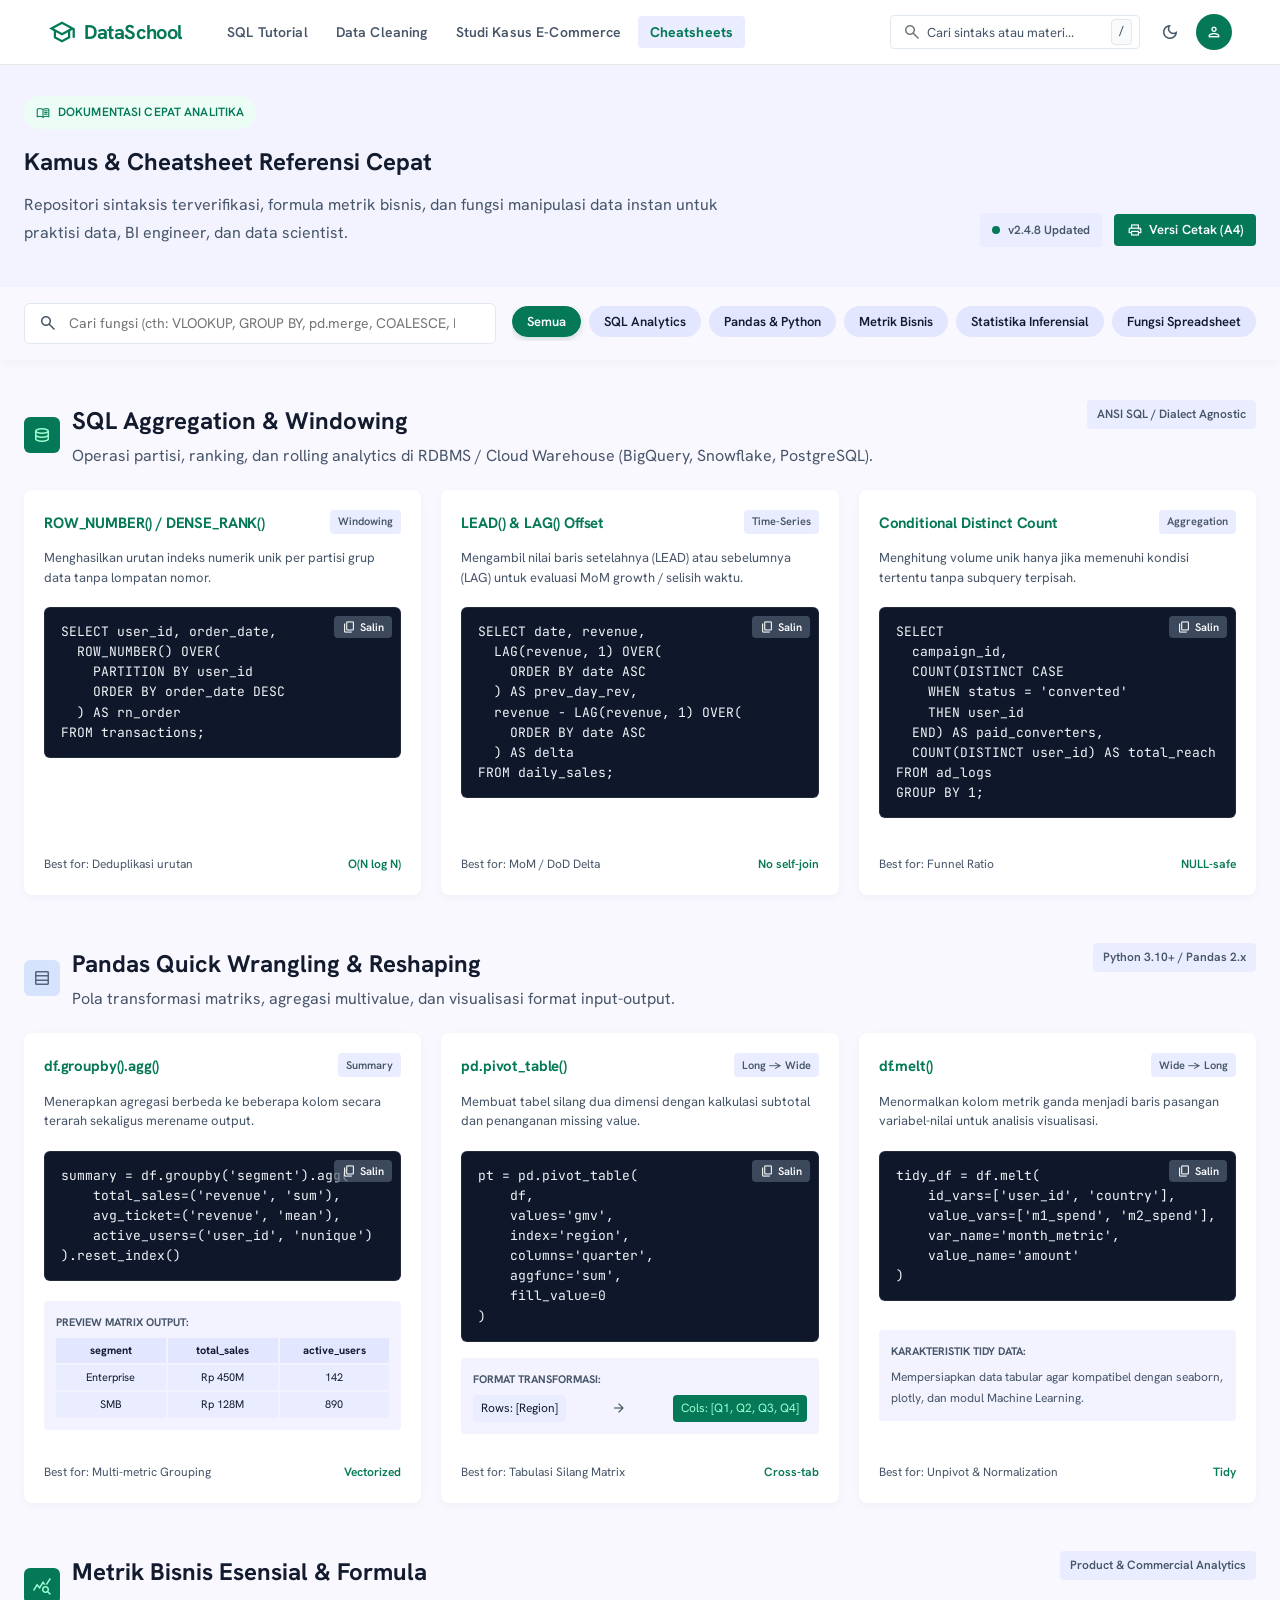
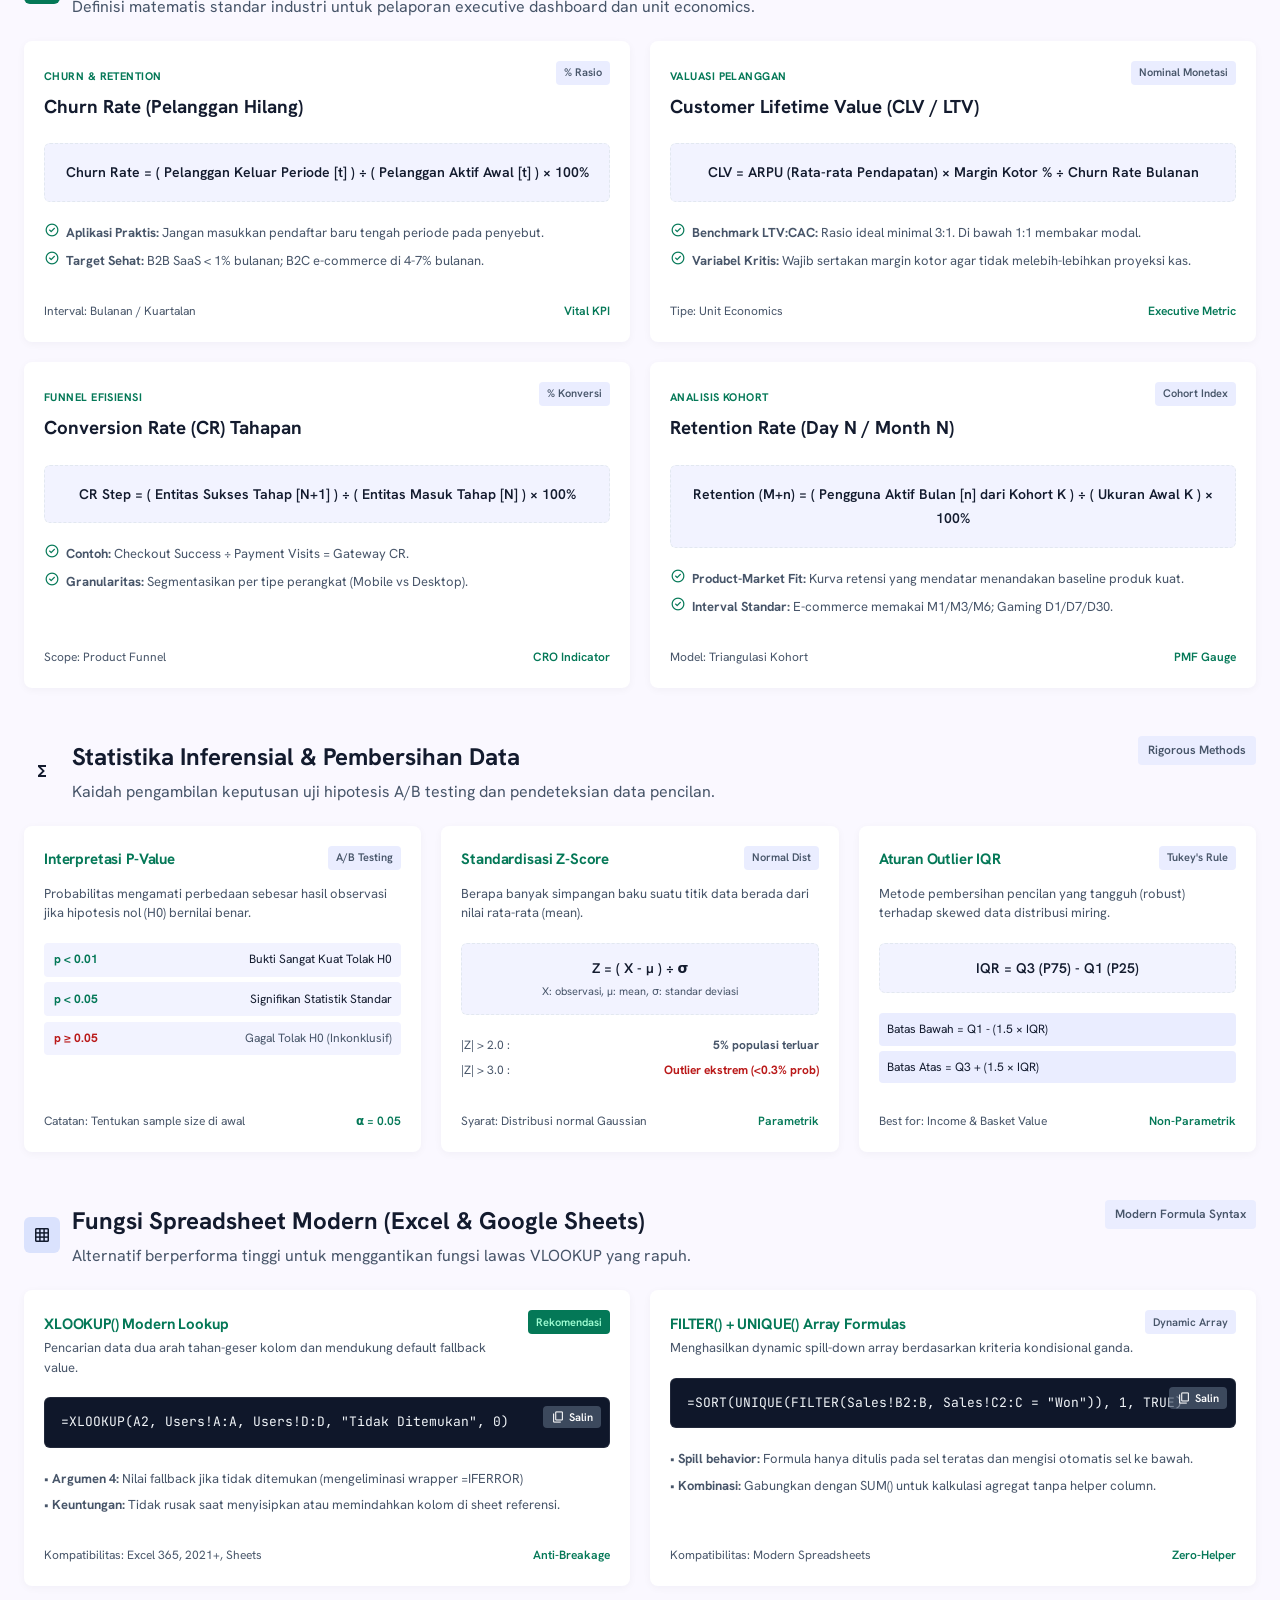
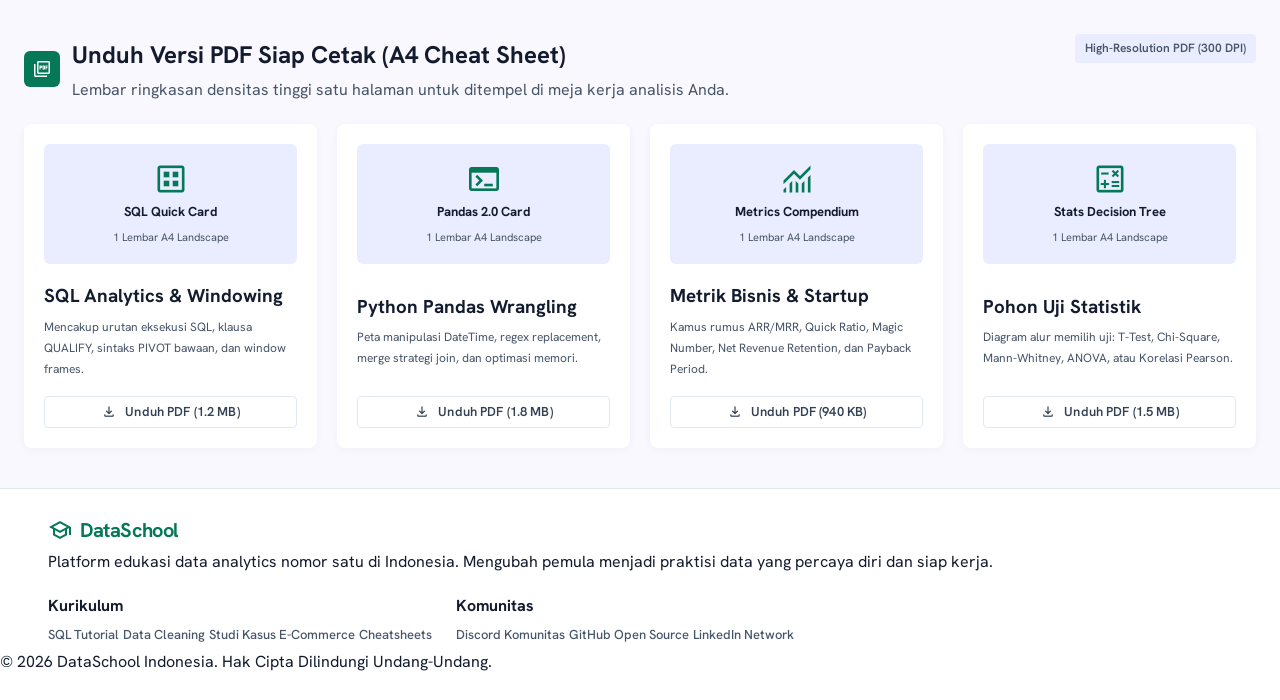
==== website/cheatsheets.html @ cb9d21f4 "feat: Making website for education" ====
<!DOCTYPE html>
<html lang="id">
<head>
  <meta charset="utf-8">
  <meta name="viewport" content="width=device-width, initial-scale=1.0">
  <title>Kamus &amp; Cheatsheets — DataSchool</title>
  <meta name="description" content="Repositori sintaksis terverifikasi, formula metrik bisnis, dan fungsi manipulasi data instan untuk praktisi data, BI engineer, dan data scientist.">
  <link rel="preconnect" href="https://fonts.googleapis.com">
  <link crossorigin href="https://fonts.gstatic.com" rel="preconnect">
  <link href="https://fonts.googleapis.com/css2?family=Hanken+Grotesk:ital,wght@0,300..900;1,300..900&family=JetBrains+Mono:ital,wght@0,100..800;1,100..800&display=swap" rel="stylesheet">
  <link href="https://fonts.googleapis.com/css2?family=Material+Symbols+Outlined:opsz,wght,FILL,GRAD@20..48,100..700,0..1,-50..200" rel="stylesheet">
  <link rel="stylesheet" href="styles.css">
</head>
<body>
  <!-- ===== HEADER ===== -->
  <header class="header" id="main-header">
    <div class="header__inner">
      <div class="header__left">
        <a href="index.html" class="logo">
          <span class="logo__icon material-symbols-outlined" style="font-size:28px;color:var(--primary)">school</span>
          <span class="logo__text">DataSchool</span>
        </a>
        <nav class="nav-desktop" id="desktop-nav">
          <a href="sql-tutorial.html" class="nav-link">SQL Tutorial</a>
          <a href="data-cleaning.html" class="nav-link">Data Cleaning</a>
          <a href="ecommerce-case-study.html" class="nav-link">Studi Kasus E-Commerce</a>
          <a href="cheatsheets.html" class="nav-link active">Cheatsheets</a>
        </nav>
      </div>
      <div class="header__right">
        <div class="search-bar" id="global-search">
          <span class="material-symbols-outlined search-bar__icon">search</span>
          <input type="text" placeholder="Cari sintaks atau materi..." class="search-bar__input" id="search-input">
          <kbd class="search-bar__kbd">/</kbd>
        </div>
        <div class="header__actions">
          <button class="btn-icon" title="Tema Gelap" id="theme-toggle">
            <span class="material-symbols-outlined">dark_mode</span>
          </button>
          <div class="avatar" id="user-avatar">
            <span class="material-symbols-outlined">person</span>
          </div>
        </div>
      </div>
      <button class="mobile-menu-btn" id="mobile-menu-btn" aria-label="Toggle Menu">
        <span class="material-symbols-outlined">menu</span>
      </button>
    </div>
  </header>

  <!-- ===== MOBILE NAV DRAWER ===== -->
  <div class="mobile-drawer" id="mobile-drawer">
    <div class="mobile-drawer__overlay" id="drawer-overlay"></div>
    <div class="mobile-drawer__content">
      <div class="mobile-drawer__header">
        <a href="index.html" class="logo">
          <span class="logo__icon material-symbols-outlined" style="font-size:24px;color:var(--primary)">school</span>
          <span class="logo__text">DataSchool</span>
        </a>
        <button class="btn-icon" id="close-drawer">
          <span class="material-symbols-outlined">close</span>
        </button>
      </div>
      <nav class="mobile-drawer__nav">
        <a href="index.html" class="mobile-nav-link">
          <span class="material-symbols-outlined">home</span>Beranda
        </a>
        <a href="sql-tutorial.html" class="mobile-nav-link">
          <span class="material-symbols-outlined">database</span>SQL Tutorial
        </a>
        <a href="data-cleaning.html" class="mobile-nav-link">
          <span class="material-symbols-outlined">cleaning_services</span>Data Cleaning
        </a>
        <a href="ecommerce-case-study.html" class="mobile-nav-link">
          <span class="material-symbols-outlined">analytics</span>Studi Kasus E-Commerce
        </a>
        <a href="cheatsheets.html" class="mobile-nav-link" style="color:var(--primary);font-weight:700">
          <span class="material-symbols-outlined">menu_book</span>Cheatsheets
        </a>
      </nav>
    </div>
  </div>

  <!-- ===== HERO SECTION ===== -->
  <section class="cheatsheet-hero">
    <div class="cheatsheet-hero__inner">
      <div style="max-width:720px">
        <div class="hero__badge" style="margin-bottom:0.75rem">
          <span class="material-symbols-outlined" style="font-size:14px">menu_book</span>
          <span>DOKUMENTASI CEPAT ANALITIKA</span>
        </div>
        <h1 class="headline-lg" style="margin-bottom:0.5rem">Kamus &amp; Cheatsheet Referensi Cepat</h1>
        <p class="body-md" style="color:var(--text-secondary)">
          Repositori sintaksis terverifikasi, formula metrik bisnis, dan fungsi manipulasi data instan untuk praktisi data, BI engineer, dan data scientist.
        </p>
      </div>
      <div style="display:flex;align-items:center;gap:0.75rem;flex-wrap:wrap">
        <div style="display:inline-flex;align-items:center;gap:0.5rem;padding:0.4rem 0.75rem;background:var(--surface-container);border-radius:var(--radius-sm);font-size:0.75rem;font-weight:600;color:var(--text-secondary)">
          <span style="width:8px;height:8px;border-radius:50%;background:var(--primary);display:inline-block"></span>
          <span>v2.4.8 Updated</span>
        </div>
        <a href="#printable-sheets" class="btn btn--primary btn--sm" style="display:inline-flex;align-items:center;gap:0.35rem">
          <span class="material-symbols-outlined" style="font-size:16px">print</span>
          <span>Versi Cetak (A4)</span>
        </a>
      </div>
    </div>
  </section>

  <!-- ===== STICKY FILTER & SEARCH BAR ===== -->
  <div class="cheatsheet-filter-bar">
    <div class="cheatsheet-filter-bar__inner">
      <div class="cheatsheet-search-wrap">
        <span class="material-symbols-outlined cheatsheet-search-icon">search</span>
        <input 
          type="text" 
          id="cheatsheet-search" 
          class="cheatsheet-search-input" 
          placeholder="Cari fungsi (cth: VLOOKUP, GROUP BY, pd.merge, COALESCE, P-value)..."
        >
        <button id="clear-search-btn" class="cheatsheet-search-clear" title="Hapus pencarian">
          <span class="material-symbols-outlined" style="font-size:18px">cancel</span>
        </button>
      </div>

      <div class="category-pills" id="filter-pills">
        <button class="category-pill active" data-filter="all">Semua</button>
        <button class="category-pill" data-filter="sql">SQL Analytics</button>
        <button class="category-pill" data-filter="pandas">Pandas &amp; Python</button>
        <button class="category-pill" data-filter="business">Metrik Bisnis</button>
        <button class="category-pill" data-filter="stats">Statistika Inferensial</button>
        <button class="category-pill" data-filter="excel">Fungsi Spreadsheet</button>
      </div>
    </div>
  </div>

  <!-- ===== MAIN CHEATSHEET CONTENT ===== -->
  <main class="cheatsheet-container" id="cheatsheet-content">
    
    <!-- 1. SQL ANALYTICS -->
    <section class="category-section" data-category="sql">
      <div class="category-header">
        <div class="category-header__left">
          <div class="category-header__icon">
            <span class="material-symbols-outlined" style="font-size:20px">database</span>
          </div>
          <div>
            <h2 class="headline-md">SQL Aggregation &amp; Windowing</h2>
            <p class="body-sm" style="color:var(--text-secondary)">Operasi partisi, ranking, dan rolling analytics di RDBMS / Cloud Warehouse (BigQuery, Snowflake, PostgreSQL).</p>
          </div>
        </div>
        <span class="category-badge">ANSI SQL / Dialect Agnostic</span>
      </div>

      <div class="snippet-grid snippet-grid--3col">
        <!-- Card 1: ROW_NUMBER / DENSE_RANK -->
        <div class="snippet-card">
          <div class="snippet-card__top">
            <div class="snippet-card__header">
              <span class="snippet-card__title">ROW_NUMBER() / DENSE_RANK()</span>
              <span class="snippet-card__tag">Windowing</span>
            </div>
            <p class="snippet-card__desc">Menghasilkan urutan indeks numerik unik per partisi grup data tanpa lompatan nomor.</p>
            <div class="snippet-card__code">
              <pre><code>SELECT user_id, order_date,
  ROW_NUMBER() OVER(
    PARTITION BY user_id 
    ORDER BY order_date DESC
  ) AS rn_order
FROM transactions;</code></pre>
              <button class="snippet-card__copy" data-code="SELECT user_id, order_date,\n  ROW_NUMBER() OVER(\n    PARTITION BY user_id \n    ORDER BY order_date DESC\n  ) AS rn_order\nFROM transactions;" onclick="copySnippet(this)">
                <span class="material-symbols-outlined" style="font-size:14px">content_copy</span>
                <span>Salin</span>
              </button>
            </div>
          </div>
          <div class="snippet-card__footer">
            <span>Best for: Deduplikasi urutan</span>
            <span style="font-family:var(--font-mono);color:var(--primary);font-weight:600">O(N log N)</span>
          </div>
        </div>

        <!-- Card 2: LEAD & LAG -->
        <div class="snippet-card">
          <div class="snippet-card__top">
            <div class="snippet-card__header">
              <span class="snippet-card__title">LEAD() &amp; LAG() Offset</span>
              <span class="snippet-card__tag">Time-Series</span>
            </div>
            <p class="snippet-card__desc">Mengambil nilai baris setelahnya (LEAD) atau sebelumnya (LAG) untuk evaluasi MoM growth / selisih waktu.</p>
            <div class="snippet-card__code">
              <pre><code>SELECT date, revenue,
  LAG(revenue, 1) OVER(
    ORDER BY date ASC
  ) AS prev_day_rev,
  revenue - LAG(revenue, 1) OVER(
    ORDER BY date ASC
  ) AS delta
FROM daily_sales;</code></pre>
              <button class="snippet-card__copy" data-code="SELECT date, revenue,\n  LAG(revenue, 1) OVER(\n    ORDER BY date ASC\n  ) AS prev_day_rev,\n  revenue - LAG(revenue, 1) OVER(\n    ORDER BY date ASC\n  ) AS delta\nFROM daily_sales;" onclick="copySnippet(this)">
                <span class="material-symbols-outlined" style="font-size:14px">content_copy</span>
                <span>Salin</span>
              </button>
            </div>
          </div>
          <div class="snippet-card__footer">
            <span>Best for: MoM / DoD Delta</span>
            <span style="font-family:var(--font-mono);color:var(--primary);font-weight:600">No self-join</span>
          </div>
        </div>

        <!-- Card 3: Conditional Distinct Count -->
        <div class="snippet-card">
          <div class="snippet-card__top">
            <div class="snippet-card__header">
              <span class="snippet-card__title">Conditional Distinct Count</span>
              <span class="snippet-card__tag">Aggregation</span>
            </div>
            <p class="snippet-card__desc">Menghitung volume unik hanya jika memenuhi kondisi tertentu tanpa subquery terpisah.</p>
            <div class="snippet-card__code">
              <pre><code>SELECT 
  campaign_id,
  COUNT(DISTINCT CASE 
    WHEN status = 'converted' 
    THEN user_id 
  END) AS paid_converters,
  COUNT(DISTINCT user_id) AS total_reach
FROM ad_logs
GROUP BY 1;</code></pre>
              <button class="snippet-card__copy" data-code="SELECT \n  campaign_id,\n  COUNT(DISTINCT CASE \n    WHEN status = 'converted' \n    THEN user_id \n  END) AS paid_converters,\n  COUNT(DISTINCT user_id) AS total_reach\nFROM ad_logs\nGROUP BY 1;" onclick="copySnippet(this)">
                <span class="material-symbols-outlined" style="font-size:14px">content_copy</span>
                <span>Salin</span>
              </button>
            </div>
          </div>
          <div class="snippet-card__footer">
            <span>Best for: Funnel Ratio</span>
            <span style="font-family:var(--font-mono);color:var(--primary);font-weight:600">NULL-safe</span>
          </div>
        </div>
      </div>
    </section>

    <!-- 2. PANDAS & PYTHON -->
    <section class="category-section" data-category="pandas">
      <div class="category-header">
        <div class="category-header__left">
          <div class="category-header__icon" style="background:var(--secondary-container);color:var(--on-secondary-container)">
            <span class="material-symbols-outlined" style="font-size:20px">table_rows</span>
          </div>
          <div>
            <h2 class="headline-md">Pandas Quick Wrangling &amp; Reshaping</h2>
            <p class="body-sm" style="color:var(--text-secondary)">Pola transformasi matriks, agregasi multivalue, dan visualisasi format input-output.</p>
          </div>
        </div>
        <span class="category-badge">Python 3.10+ / Pandas 2.x</span>
      </div>

      <div class="snippet-grid snippet-grid--3col">
        <!-- Card 1: groupby agg -->
        <div class="snippet-card">
          <div class="snippet-card__top">
            <div class="snippet-card__header">
              <span class="snippet-card__title">df.groupby().agg()</span>
              <span class="snippet-card__tag">Summary</span>
            </div>
            <p class="snippet-card__desc">Menerapkan agregasi berbeda ke beberapa kolom secara terarah sekaligus merename output.</p>
            <div class="snippet-card__code">
              <pre><code>summary = df.groupby('segment').agg(
    total_sales=('revenue', 'sum'),
    avg_ticket=('revenue', 'mean'),
    active_users=('user_id', 'nunique')
).reset_index()</code></pre>
              <button class="snippet-card__copy" data-code="summary = df.groupby('segment').agg(\n    total_sales=('revenue', 'sum'),\n    avg_ticket=('revenue', 'mean'),\n    active_users=('user_id', 'nunique')\n).reset_index()" onclick="copySnippet(this)">
                <span class="material-symbols-outlined" style="font-size:14px">content_copy</span>
                <span>Salin</span>
              </button>
            </div>
          </div>
          <div style="background:var(--surface-container-low);padding:0.75rem;border-radius:var(--radius-sm);margin-top:0.5rem">
            <div style="font-size:0.6875rem;font-weight:700;color:var(--text-secondary);text-transform:uppercase;margin-bottom:0.35rem">Preview Matrix Output:</div>
            <div style="display:grid;grid-template-columns:repeat(3, 1fr);gap:2px;font-family:var(--font-mono);font-size:0.6875rem;text-align:center">
              <div style="background:var(--surface-container-high);padding:3px;font-weight:700">segment</div>
              <div style="background:var(--surface-container-high);padding:3px;font-weight:700">total_sales</div>
              <div style="background:var(--surface-container-high);padding:3px;font-weight:700">active_users</div>
              <div style="background:var(--surface-container);padding:3px">Enterprise</div>
              <div style="background:var(--surface-container);padding:3px">Rp 450M</div>
              <div style="background:var(--surface-container);padding:3px">142</div>
              <div style="background:var(--surface-container);padding:3px">SMB</div>
              <div style="background:var(--surface-container);padding:3px">Rp 128M</div>
              <div style="background:var(--surface-container);padding:3px">890</div>
            </div>
          </div>
          <div class="snippet-card__footer">
            <span>Best for: Multi-metric Grouping</span>
            <span style="font-family:var(--font-mono);color:var(--primary);font-weight:600">Vectorized</span>
          </div>
        </div>

        <!-- Card 2: pivot_table -->
        <div class="snippet-card">
          <div class="snippet-card__top">
            <div class="snippet-card__header">
              <span class="snippet-card__title">pd.pivot_table()</span>
              <span class="snippet-card__tag">Long → Wide</span>
            </div>
            <p class="snippet-card__desc">Membuat tabel silang dua dimensi dengan kalkulasi subtotal dan penanganan missing value.</p>
            <div class="snippet-card__code">
              <pre><code>pt = pd.pivot_table(
    df,
    values='gmv',
    index='region',
    columns='quarter',
    aggfunc='sum',
    fill_value=0
)</code></pre>
              <button class="snippet-card__copy" data-code="pt = pd.pivot_table(\n    df,\n    values='gmv',\n    index='region',\n    columns='quarter',\n    aggfunc='sum',\n    fill_value=0\n)" onclick="copySnippet(this)">
                <span class="material-symbols-outlined" style="font-size:14px">content_copy</span>
                <span>Salin</span>
              </button>
            </div>
          </div>
          <div style="background:var(--surface-container-low);padding:0.75rem;border-radius:var(--radius-sm);margin-top:0.5rem">
            <div style="font-size:0.6875rem;font-weight:700;color:var(--text-secondary);text-transform:uppercase;margin-bottom:0.35rem">Format Transformasi:</div>
            <div style="display:flex;align-items:center;justify-content:space-between;font-family:var(--font-mono);font-size:0.75rem">
              <span style="background:var(--surface-container);padding:3px 8px;border-radius:4px">Rows: [Region]</span>
              <span class="material-symbols-outlined" style="font-size:16px;color:var(--text-secondary)">arrow_forward</span>
              <span style="background:var(--primary-container);color:var(--on-primary-container);padding:3px 8px;border-radius:4px">Cols: [Q1, Q2, Q3, Q4]</span>
            </div>
          </div>
          <div class="snippet-card__footer">
            <span>Best for: Tabulasi Silang Matrix</span>
            <span style="font-family:var(--font-mono);color:var(--primary);font-weight:600">Cross-tab</span>
          </div>
        </div>

        <!-- Card 3: melt -->
        <div class="snippet-card">
          <div class="snippet-card__top">
            <div class="snippet-card__header">
              <span class="snippet-card__title">df.melt()</span>
              <span class="snippet-card__tag">Wide → Long</span>
            </div>
            <p class="snippet-card__desc">Menormalkan kolom metrik ganda menjadi baris pasangan variabel-nilai untuk analisis visualisasi.</p>
            <div class="snippet-card__code">
              <pre><code>tidy_df = df.melt(
    id_vars=['user_id', 'country'],
    value_vars=['m1_spend', 'm2_spend'],
    var_name='month_metric',
    value_name='amount'
)</code></pre>
              <button class="snippet-card__copy" data-code="tidy_df = df.melt(\n    id_vars=['user_id', 'country'],\n    value_vars=['m1_spend', 'm2_spend'],\n    var_name='month_metric',\n    value_name='amount'\n)" onclick="copySnippet(this)">
                <span class="material-symbols-outlined" style="font-size:14px">content_copy</span>
                <span>Salin</span>
              </button>
            </div>
          </div>
          <div style="background:var(--surface-container-low);padding:0.75rem;border-radius:var(--radius-sm);margin-top:0.5rem">
            <div style="font-size:0.6875rem;font-weight:700;color:var(--text-secondary);text-transform:uppercase;margin-bottom:0.35rem">Karakteristik Tidy Data:</div>
            <p style="font-size:0.75rem;color:var(--text-secondary);margin:0">Mempersiapkan data tabular agar kompatibel dengan seaborn, plotly, dan modul Machine Learning.</p>
          </div>
          <div class="snippet-card__footer">
            <span>Best for: Unpivot &amp; Normalization</span>
            <span style="font-family:var(--font-mono);color:var(--primary);font-weight:600">Tidy</span>
          </div>
        </div>
      </div>
    </section>

    <!-- 3. METRIK BISNIS -->
    <section class="category-section" data-category="business">
      <div class="category-header">
        <div class="category-header__left">
          <div class="category-header__icon" style="background:var(--primary-container);color:var(--on-primary-container)">
            <span class="material-symbols-outlined" style="font-size:20px">query_stats</span>
          </div>
          <div>
            <h2 class="headline-md">Metrik Bisnis Esensial &amp; Formula</h2>
            <p class="body-sm" style="color:var(--text-secondary)">Definisi matematis standar industri untuk pelaporan executive dashboard dan unit economics.</p>
          </div>
        </div>
        <span class="category-badge">Product &amp; Commercial Analytics</span>
      </div>

      <div class="snippet-grid">
        <!-- Churn Rate -->
        <div class="snippet-card">
          <div class="snippet-card__top">
            <div class="snippet-card__header">
              <div>
                <span style="font-size:0.6875rem;font-weight:700;color:var(--primary);text-transform:uppercase;letter-spacing:0.04em">Churn &amp; Retention</span>
                <h3 class="headline-xs" style="margin-top:2px">Churn Rate (Pelanggan Hilang)</h3>
              </div>
              <span class="snippet-card__tag">% Rasio</span>
            </div>
            <div class="snippet-card__formula">
              Churn Rate = ( Pelanggan Keluar Periode [t] ) ÷ ( Pelanggan Aktif Awal [t] ) × 100%
            </div>
            <div style="font-size:0.8125rem;color:var(--text-secondary);display:flex;flex-direction:column;gap:0.35rem">
              <div style="display:flex;gap:0.4rem"><span class="material-symbols-outlined" style="font-size:16px;color:var(--primary)">check_circle</span> <span><strong>Aplikasi Praktis:</strong> Jangan masukkan pendaftar baru tengah periode pada penyebut.</span></div>
              <div style="display:flex;gap:0.4rem"><span class="material-symbols-outlined" style="font-size:16px;color:var(--primary)">check_circle</span> <span><strong>Target Sehat:</strong> B2B SaaS &lt; 1% bulanan; B2C e-commerce di 4-7% bulanan.</span></div>
            </div>
          </div>
          <div class="snippet-card__footer">
            <span>Interval: Bulanan / Kuartalan</span>
            <span style="font-weight:600;color:var(--primary)">Vital KPI</span>
          </div>
        </div>

        <!-- CLV / LTV -->
        <div class="snippet-card">
          <div class="snippet-card__top">
            <div class="snippet-card__header">
              <div>
                <span style="font-size:0.6875rem;font-weight:700;color:var(--primary);text-transform:uppercase;letter-spacing:0.04em">Valuasi Pelanggan</span>
                <h3 class="headline-xs" style="margin-top:2px">Customer Lifetime Value (CLV / LTV)</h3>
              </div>
              <span class="snippet-card__tag">Nominal Monetasi</span>
            </div>
            <div class="snippet-card__formula">
              CLV = ARPU (Rata-rata Pendapatan) × Margin Kotor % ÷ Churn Rate Bulanan
            </div>
            <div style="font-size:0.8125rem;color:var(--text-secondary);display:flex;flex-direction:column;gap:0.35rem">
              <div style="display:flex;gap:0.4rem"><span class="material-symbols-outlined" style="font-size:16px;color:var(--primary)">check_circle</span> <span><strong>Benchmark LTV:CAC:</strong> Rasio ideal minimal 3:1. Di bawah 1:1 membakar modal.</span></div>
              <div style="display:flex;gap:0.4rem"><span class="material-symbols-outlined" style="font-size:16px;color:var(--primary)">check_circle</span> <span><strong>Variabel Kritis:</strong> Wajib sertakan margin kotor agar tidak melebih-lebihkan proyeksi kas.</span></div>
            </div>
          </div>
          <div class="snippet-card__footer">
            <span>Tipe: Unit Economics</span>
            <span style="font-weight:600;color:var(--primary)">Executive Metric</span>
          </div>
        </div>

        <!-- Conversion Rate (CR) -->
        <div class="snippet-card">
          <div class="snippet-card__top">
            <div class="snippet-card__header">
              <div>
                <span style="font-size:0.6875rem;font-weight:700;color:var(--primary);text-transform:uppercase;letter-spacing:0.04em">Funnel Efisiensi</span>
                <h3 class="headline-xs" style="margin-top:2px">Conversion Rate (CR) Tahapan</h3>
              </div>
              <span class="snippet-card__tag">% Konversi</span>
            </div>
            <div class="snippet-card__formula">
              CR Step = ( Entitas Sukses Tahap [N+1] ) ÷ ( Entitas Masuk Tahap [N] ) × 100%
            </div>
            <div style="font-size:0.8125rem;color:var(--text-secondary);display:flex;flex-direction:column;gap:0.35rem">
              <div style="display:flex;gap:0.4rem"><span class="material-symbols-outlined" style="font-size:16px;color:var(--primary)">check_circle</span> <span><strong>Contoh:</strong> Checkout Success ÷ Payment Visits = Gateway CR.</span></div>
              <div style="display:flex;gap:0.4rem"><span class="material-symbols-outlined" style="font-size:16px;color:var(--primary)">check_circle</span> <span><strong>Granularitas:</strong> Segmentasikan per tipe perangkat (Mobile vs Desktop).</span></div>
            </div>
          </div>
          <div class="snippet-card__footer">
            <span>Scope: Product Funnel</span>
            <span style="font-weight:600;color:var(--primary)">CRO Indicator</span>
          </div>
        </div>

        <!-- Retention Rate -->
        <div class="snippet-card">
          <div class="snippet-card__top">
            <div class="snippet-card__header">
              <div>
                <span style="font-size:0.6875rem;font-weight:700;color:var(--primary);text-transform:uppercase;letter-spacing:0.04em">Analisis Kohort</span>
                <h3 class="headline-xs" style="margin-top:2px">Retention Rate (Day N / Month N)</h3>
              </div>
              <span class="snippet-card__tag">Cohort Index</span>
            </div>
            <div class="snippet-card__formula">
              Retention (M+n) = ( Pengguna Aktif Bulan [n] dari Kohort K ) ÷ ( Ukuran Awal K ) × 100%
            </div>
            <div style="font-size:0.8125rem;color:var(--text-secondary);display:flex;flex-direction:column;gap:0.35rem">
              <div style="display:flex;gap:0.4rem"><span class="material-symbols-outlined" style="font-size:16px;color:var(--primary)">check_circle</span> <span><strong>Product-Market Fit:</strong> Kurva retensi yang mendatar menandakan baseline produk kuat.</span></div>
              <div style="display:flex;gap:0.4rem"><span class="material-symbols-outlined" style="font-size:16px;color:var(--primary)">check_circle</span> <span><strong>Interval Standar:</strong> E-commerce memakai M1/M3/M6; Gaming D1/D7/D30.</span></div>
            </div>
          </div>
          <div class="snippet-card__footer">
            <span>Model: Triangulasi Kohort</span>
            <span style="font-weight:600;color:var(--primary)">PMF Gauge</span>
          </div>
        </div>
      </div>
    </section>

    <!-- 4. STATISTIKA INFERENSIAL -->
    <section class="category-section" data-category="stats">
      <div class="category-header">
        <div class="category-header__left">
          <div class="category-header__icon" style="background:var(--tertiary-container);color:var(--on-tertiary-container)">
            <span class="material-symbols-outlined" style="font-size:20px">functions</span>
          </div>
          <div>
            <h2 class="headline-md">Statistika Inferensial &amp; Pembersihan Data</h2>
            <p class="body-sm" style="color:var(--text-secondary)">Kaidah pengambilan keputusan uji hipotesis A/B testing dan pendeteksian data pencilan.</p>
          </div>
        </div>
        <span class="category-badge">Rigorous Methods</span>
      </div>

      <div class="snippet-grid snippet-grid--3col">
        <!-- P-Value -->
        <div class="snippet-card">
          <div class="snippet-card__top">
            <div class="snippet-card__header">
              <span class="snippet-card__title">Interpretasi P-Value</span>
              <span class="snippet-card__tag">A/B Testing</span>
            </div>
            <p class="snippet-card__desc">Probabilitas mengamati perbedaan sebesar hasil observasi jika hipotesis nol (H0) bernilai benar.</p>
            <div style="display:flex;flex-direction:column;gap:0.35rem;margin:0.5rem 0">
              <div style="padding:0.4rem 0.6rem;background:var(--surface-container-low);border-radius:var(--radius-sm);display:flex;justify-content:space-between;font-size:0.75rem">
                <span style="font-family:var(--font-mono);color:var(--primary);font-weight:700">p &lt; 0.01</span>
                <span>Bukti Sangat Kuat Tolak H0</span>
              </div>
              <div style="padding:0.4rem 0.6rem;background:var(--surface-container-low);border-radius:var(--radius-sm);display:flex;justify-content:space-between;font-size:0.75rem">
                <span style="font-family:var(--font-mono);color:var(--primary);font-weight:700">p &lt; 0.05</span>
                <span>Signifikan Statistik Standar</span>
              </div>
              <div style="padding:0.4rem 0.6rem;background:var(--surface-container-low);border-radius:var(--radius-sm);display:flex;justify-content:space-between;font-size:0.75rem">
                <span style="font-family:var(--font-mono);color:var(--error);font-weight:700">p ≥ 0.05</span>
                <span style="color:var(--text-secondary)">Gagal Tolak H0 (Inkonklusif)</span>
              </div>
            </div>
          </div>
          <div class="snippet-card__footer">
            <span>Catatan: Tentukan sample size di awal</span>
            <span style="font-weight:600;color:var(--primary)">α = 0.05</span>
          </div>
        </div>

        <!-- Z-Score -->
        <div class="snippet-card">
          <div class="snippet-card__top">
            <div class="snippet-card__header">
              <span class="snippet-card__title">Standardisasi Z-Score</span>
              <span class="snippet-card__tag">Normal Dist</span>
            </div>
            <p class="snippet-card__desc">Berapa banyak simpangan baku suatu titik data berada dari nilai rata-rata (mean).</p>
            <div class="snippet-card__formula" style="padding:0.75rem">
              Z = ( X - μ ) ÷ σ
              <div style="font-size:0.6875rem;color:var(--text-secondary);font-weight:400;margin-top:2px">X: observasi, μ: mean, σ: standar deviasi</div>
            </div>
            <div style="font-size:0.75rem;color:var(--text-secondary);display:flex;flex-direction:column;gap:0.25rem">
              <div style="display:flex;justify-content:space-between"><span>|Z| &gt; 2.0 :</span> <strong>5% populasi terluar</strong></div>
              <div style="display:flex;justify-content:space-between"><span>|Z| &gt; 3.0 :</span> <strong style="color:var(--error)">Outlier ekstrem (&lt;0.3% prob)</strong></div>
            </div>
          </div>
          <div class="snippet-card__footer">
            <span>Syarat: Distribusi normal Gaussian</span>
            <span style="font-weight:600;color:var(--primary)">Parametrik</span>
          </div>
        </div>

        <!-- IQR Tukey -->
        <div class="snippet-card">
          <div class="snippet-card__top">
            <div class="snippet-card__header">
              <span class="snippet-card__title">Aturan Outlier IQR</span>
              <span class="snippet-card__tag">Tukey's Rule</span>
            </div>
            <p class="snippet-card__desc">Metode pembersihan pencilan yang tangguh (robust) terhadap skewed data distribusi miring.</p>
            <div class="snippet-card__formula" style="padding:0.75rem">
              IQR = Q3 (P75) - Q1 (P25)
            </div>
            <div style="display:flex;flex-direction:column;gap:0.35rem;font-family:var(--font-mono);font-size:0.75rem">
              <div style="padding:0.35rem 0.5rem;background:var(--surface-container);border-radius:4px">Batas Bawah = Q1 - (1.5 × IQR)</div>
              <div style="padding:0.35rem 0.5rem;background:var(--surface-container);border-radius:4px">Batas Atas = Q3 + (1.5 × IQR)</div>
            </div>
          </div>
          <div class="snippet-card__footer">
            <span>Best for: Income &amp; Basket Value</span>
            <span style="font-weight:600;color:var(--primary)">Non-Parametrik</span>
          </div>
        </div>
      </div>
    </section>

    <!-- 5. SPREADSHEET FORMULAS -->
    <section class="category-section" data-category="excel">
      <div class="category-header">
        <div class="category-header__left">
          <div class="category-header__icon" style="background:var(--surface-variant);color:var(--on-surface)">
            <span class="material-symbols-outlined" style="font-size:20px">grid_on</span>
          </div>
          <div>
            <h2 class="headline-md">Fungsi Spreadsheet Modern (Excel &amp; Google Sheets)</h2>
            <p class="body-sm" style="color:var(--text-secondary)">Alternatif berperforma tinggi untuk menggantikan fungsi lawas VLOOKUP yang rapuh.</p>
          </div>
        </div>
        <span class="category-badge">Modern Formula Syntax</span>
      </div>

      <div class="snippet-grid">
        <!-- XLOOKUP -->
        <div class="snippet-card">
          <div class="snippet-card__top">
            <div class="snippet-card__header">
              <div>
                <span class="snippet-card__title">XLOOKUP() Modern Lookup</span>
                <p class="snippet-card__desc">Pencarian data dua arah tahan-geser kolom dan mendukung default fallback value.</p>
              </div>
              <span class="snippet-card__tag" style="background:var(--primary-container);color:var(--on-primary-container)">Rekomendasi</span>
            </div>
            <div class="snippet-card__code">
              <pre><code>=XLOOKUP(A2, Users!A:A, Users!D:D, "Tidak Ditemukan", 0)</code></pre>
              <button class="snippet-card__copy" data-code='=XLOOKUP(A2, Users!A:A, Users!D:D, "Tidak Ditemukan", 0)' onclick="copySnippet(this)">
                <span class="material-symbols-outlined" style="font-size:14px">content_copy</span>
                <span>Salin</span>
              </button>
            </div>
            <div style="font-size:0.8125rem;color:var(--text-secondary);display:flex;flex-direction:column;gap:0.25rem">
              <div>• <strong>Argumen 4:</strong> Nilai fallback jika tidak ditemukan (mengeliminasi wrapper =IFERROR)</div>
              <div>• <strong>Keuntungan:</strong> Tidak rusak saat menyisipkan atau memindahkan kolom di sheet referensi.</div>
            </div>
          </div>
          <div class="snippet-card__footer">
            <span>Kompatibilitas: Excel 365, 2021+, Sheets</span>
            <span style="font-weight:600;color:var(--primary)">Anti-Breakage</span>
          </div>
        </div>

        <!-- FILTER + UNIQUE -->
        <div class="snippet-card">
          <div class="snippet-card__top">
            <div class="snippet-card__header">
              <div>
                <span class="snippet-card__title">FILTER() + UNIQUE() Array Formulas</span>
                <p class="snippet-card__desc">Menghasilkan dynamic spill-down array berdasarkan kriteria kondisional ganda.</p>
              </div>
              <span class="snippet-card__tag">Dynamic Array</span>
            </div>
            <div class="snippet-card__code">
              <pre><code>=SORT(UNIQUE(FILTER(Sales!B2:B, Sales!C2:C = "Won")), 1, TRUE)</code></pre>
              <button class="snippet-card__copy" data-code='=SORT(UNIQUE(FILTER(Sales!B2:B, Sales!C2:C = "Won")), 1, TRUE)' onclick="copySnippet(this)">
                <span class="material-symbols-outlined" style="font-size:14px">content_copy</span>
                <span>Salin</span>
              </button>
            </div>
            <div style="font-size:0.8125rem;color:var(--text-secondary);display:flex;flex-direction:column;gap:0.25rem">
              <div>• <strong>Spill behavior:</strong> Formula hanya ditulis pada sel teratas dan mengisi otomatis sel ke bawah.</div>
              <div>• <strong>Kombinasi:</strong> Gabungkan dengan SUM() untuk kalkulasi agregat tanpa helper column.</div>
            </div>
          </div>
          <div class="snippet-card__footer">
            <span>Kompatibilitas: Modern Spreadsheets</span>
            <span style="font-weight:600;color:var(--primary)">Zero-Helper</span>
          </div>
        </div>
      </div>
    </section>

    <!-- 6. PRINTABLE PDFS -->
    <section class="category-section" id="printable-sheets">
      <div class="category-header">
        <div class="category-header__left">
          <div class="category-header__icon" style="background:var(--primary);color:var(--on-primary)">
            <span class="material-symbols-outlined" style="font-size:20px">picture_as_pdf</span>
          </div>
          <div>
            <h2 class="headline-md">Unduh Versi PDF Siap Cetak (A4 Cheat Sheet)</h2>
            <p class="body-sm" style="color:var(--text-secondary)">Lembar ringkasan densitas tinggi satu halaman untuk ditempel di meja kerja analisis Anda.</p>
          </div>
        </div>
        <span class="category-badge">High-Resolution PDF (300 DPI)</span>
      </div>

      <div class="print-grid">
        <!-- PDF 1 -->
        <div class="print-card">
          <div class="print-card__preview">
            <span class="material-symbols-outlined">dataset</span>
            <span style="font-size:0.8125rem;font-weight:700">SQL Quick Card</span>
            <span style="font-size:0.6875rem;color:var(--text-secondary)">1 Lembar A4 Landscape</span>
          </div>
          <div>
            <h3 class="headline-xs" style="margin-bottom:0.25rem">SQL Analytics &amp; Windowing</h3>
            <p class="body-sm" style="color:var(--text-secondary);font-size:0.75rem">Mencakup urutan eksekusi SQL, klausa QUALIFY, sintaks PIVOT bawaan, dan window frames.</p>
          </div>
          <button class="btn btn--secondary btn--sm" style="width:100%;justify-content:center" onclick="triggerDownloadAlert('SQL Analytics Card')">
            <span class="material-symbols-outlined" style="font-size:16px">download</span>
            <span>Unduh PDF (1.2 MB)</span>
          </button>
        </div>

        <!-- PDF 2 -->
        <div class="print-card">
          <div class="print-card__preview">
            <span class="material-symbols-outlined">terminal</span>
            <span style="font-size:0.8125rem;font-weight:700">Pandas 2.0 Card</span>
            <span style="font-size:0.6875rem;color:var(--text-secondary)">1 Lembar A4 Landscape</span>
          </div>
          <div>
            <h3 class="headline-xs" style="margin-bottom:0.25rem">Python Pandas Wrangling</h3>
            <p class="body-sm" style="color:var(--text-secondary);font-size:0.75rem">Peta manipulasi DateTime, regex replacement, merge strategi join, dan optimasi memori.</p>
          </div>
          <button class="btn btn--secondary btn--sm" style="width:100%;justify-content:center" onclick="triggerDownloadAlert('Pandas 2.0 Card')">
            <span class="material-symbols-outlined" style="font-size:16px">download</span>
            <span>Unduh PDF (1.8 MB)</span>
          </button>
        </div>

        <!-- PDF 3 -->
        <div class="print-card">
          <div class="print-card__preview">
            <span class="material-symbols-outlined">monitoring</span>
            <span style="font-size:0.8125rem;font-weight:700">Metrics Compendium</span>
            <span style="font-size:0.6875rem;color:var(--text-secondary)">1 Lembar A4 Landscape</span>
          </div>
          <div>
            <h3 class="headline-xs" style="margin-bottom:0.25rem">Metrik Bisnis &amp; Startup</h3>
            <p class="body-sm" style="color:var(--text-secondary);font-size:0.75rem">Kamus rumus ARR/MRR, Quick Ratio, Magic Number, Net Revenue Retention, dan Payback Period.</p>
          </div>
          <button class="btn btn--secondary btn--sm" style="width:100%;justify-content:center" onclick="triggerDownloadAlert('Metrics Compendium')">
            <span class="material-symbols-outlined" style="font-size:16px">download</span>
            <span>Unduh PDF (940 KB)</span>
          </button>
        </div>

        <!-- PDF 4 -->
        <div class="print-card">
          <div class="print-card__preview">
            <span class="material-symbols-outlined">calculate</span>
            <span style="font-size:0.8125rem;font-weight:700">Stats Decision Tree</span>
            <span style="font-size:0.6875rem;color:var(--text-secondary)">1 Lembar A4 Landscape</span>
          </div>
          <div>
            <h3 class="headline-xs" style="margin-bottom:0.25rem">Pohon Uji Statistik</h3>
            <p class="body-sm" style="color:var(--text-secondary);font-size:0.75rem">Diagram alur memilih uji: T-Test, Chi-Square, Mann-Whitney, ANOVA, atau Korelasi Pearson.</p>
          </div>
          <button class="btn btn--secondary btn--sm" style="width:100%;justify-content:center" onclick="triggerDownloadAlert('Stats Decision Tree')">
            <span class="material-symbols-outlined" style="font-size:16px">download</span>
            <span>Unduh PDF (1.5 MB)</span>
          </button>
        </div>
      </div>
    </section>

    <!-- NO RESULTS BOX -->
    <div class="no-results-box" id="no-results-state">
      <span class="material-symbols-outlined" style="font-size:48px;color:var(--outline);margin-bottom:0.5rem">search_off</span>
      <h3 class="headline-sm">Fungsi atau rumus tidak ditemukan</h3>
      <p class="body-md" style="color:var(--text-secondary);max-width:420px;margin:0.25rem auto 1rem">
        Coba gunakan istilah pencarian yang lebih umum seperti <code>SELECT</code>, <code>merge</code>, <code>LTV</code>, atau <code>XLOOKUP</code>.
      </p>
      <button class="btn btn--primary btn--sm" onclick="resetFilters()">Reset Pencarian</button>
    </div>

  </main>

  <!-- ===== FOOTER ===== -->
  <footer class="footer">
    <div class="footer__inner">
      <div class="footer__brand">
        <a href="index.html" class="logo">
          <span class="logo__icon material-symbols-outlined" style="font-size:24px;color:var(--primary)">school</span>
          <span class="logo__text">DataSchool</span>
        </a>
        <p class="footer__desc">
          Platform edukasi data analytics nomor satu di Indonesia. Mengubah pemula menjadi praktisi data yang percaya diri dan siap kerja.
        </p>
      </div>
      <div class="footer__links">
        <div>
          <h4 class="footer__col-title">Kurikulum</h4>
          <a href="sql-tutorial.html" class="footer__link">SQL Tutorial</a>
          <a href="data-cleaning.html" class="footer__link">Data Cleaning</a>
          <a href="ecommerce-case-study.html" class="footer__link">Studi Kasus E-Commerce</a>
          <a href="cheatsheets.html" class="footer__link">Cheatsheets</a>
        </div>
        <div>
          <h4 class="footer__col-title">Komunitas</h4>
          <a href="https://discord.com" target="_blank" class="footer__link">Discord Komunitas</a>
          <a href="https://github.com" target="_blank" class="footer__link">GitHub Open Source</a>
          <a href="https://linkedin.com" target="_blank" class="footer__link">LinkedIn Network</a>
        </div>
      </div>
    </div>
    <div class="footer__bottom">
      <p class="footer__copy">&copy; 2026 DataSchool Indonesia. Hak Cipta Dilindungi Undang-Undang.</p>
    </div>
  </footer>

  <script src="main.js"></script>
</body>
</html>
---- website/styles.css ----
/* ================================================================
   DataSchool Design System — styles.css
   Based on DESIGN.md: Data Reference & Learning Engine
   Typography: Hanken Grotesk + JetBrains Mono
   Primary: Academic Emerald Green (#047857)
   ================================================================ */

/* ===== CSS Custom Properties (Design Tokens) ===== */
:root {
  /* Primary */
  --primary: #047857;
  --primary-hover: #065F46;
  --primary-light: #ECFDF5;
  --primary-container: #047857;
  --on-primary: #ffffff;
  --on-primary-container: #9ffdd3;
  --primary-fixed: #97f5cc;
  --on-primary-fixed: #002115;

  /* Secondary */
  --secondary: #334155;
  --secondary-surface: #F1F5F9;
  --secondary-container: #d5e3fd;
  --on-secondary: #ffffff;
  --on-secondary-container: #57657b;

  /* Canvas / Surface */
  --canvas-base: #FFFFFF;
  --canvas-sunken: #F8FAFC;
  --surface: #faf8ff;
  --surface-container-lowest: #ffffff;
  --surface-container-low: #f2f3ff;
  --surface-container: #eaedff;
  --surface-container-high: #e2e7ff;
  --surface-container-highest: #dae2fd;
  --surface-variant: #dae2fd;
  --inverse-surface: #283044;
  --inverse-on-surface: #eef0ff;

  /* Text */
  --text-primary: #0F172A;
  --text-secondary: #475569;
  --on-surface: #131b2e;
  --on-surface-variant: #3e4943;

  /* Borders & Outlines */
  --border-default: #E2E8F0;
  --border-strong: #CBD5E1;
  --outline: #6e7a73;
  --outline-variant: #bdc9c1;

  /* Code */
  --code-bg: #0F172A;
  --code-line-num: #64748B;

  /* Feedback */
  --error: #ba1a1a;
  --error-container: #ffdad6;
  --warning: #D97706;
  --warning-bg: #FFFBEB;
  --success-bg: #F0FDF4;

  /* Elevation */
  --shadow-sm: 0 1px 2px 0 rgba(15, 23, 42, 0.05);
  --shadow-md: 0 4px 6px -1px rgba(15, 23, 42, 0.08), 0 2px 4px -2px rgba(15, 23, 42, 0.06);
  --shadow-lg: 0 10px 15px -3px rgba(15, 23, 42, 0.08), 0 4px 6px -4px rgba(15, 23, 42, 0.06);
  --shadow-xl: 0 20px 25px -5px rgba(15, 23, 42, 0.1), 0 8px 10px -6px rgba(15, 23, 42, 0.06);

  /* Spacing */
  --space-xs: 0.25rem;
  --space-sm: 0.5rem;
  --space-md: 1rem;
  --space-lg: 1.5rem;
  --space-xl: 2.5rem;
  --gutter: 1.5rem;
  --margin: 2rem;

  /* Radius */
  --radius-sm: 0.25rem;
  --radius-md: 0.375rem;
  --radius-lg: 0.5rem;
  --radius-xl: 0.75rem;
  --radius-full: 9999px;

  /* Sidebar */
  --sidebar-width: 280px;
  --toc-width: 220px;

  /* Transitions */
  --transition-fast: 150ms cubic-bezier(0.4, 0, 0.2, 1);
  --transition-normal: 250ms cubic-bezier(0.4, 0, 0.2, 1);
  --transition-slow: 350ms cubic-bezier(0.4, 0, 0.2, 1);
}

/* ===== Dark Theme Token Overrides ===== */
[data-theme="dark"] {
  --surface: #0b111e;
  --surface-container-lowest: #080d17;
  --surface-container-low: #0f1728;
  --surface-container: #152037;
  --surface-container-high: #1c2b48;
  --surface-container-highest: #243558;
  --surface-bright: #1b263b;
  --surface-dim: #070b13;
  --surface-variant: #1e2c47;
  --on-surface: #f1f5f9;
  --text-secondary: #94a3b8;
  --outline: #64748b;
  --outline-variant: #334155;
  --border-default: #2a374f;
  --border-light: #1a2538;
  --canvas-sunken: #070c16;
  --canvas-raised: #152037;
  --primary: #10b981;
  --primary-light: #064e3b;
  --on-primary: #022c22;
  --primary-container: #047857;
  --on-primary-container: #a7f3d0;
  --secondary: #94a3b8;
  --secondary-container: #1e293b;
  --on-secondary-container: #cbd5e1;
  --tertiary: #fb7185;
  --tertiary-container: #4c0519;
  --on-tertiary-container: #ffe4e6;
  --card-bg: #0f1728;
}

/* ===== Reset & Base ===== */
*, *::before, *::after {
  margin: 0;
  padding: 0;
  box-sizing: border-box;
}

html {
  scroll-behavior: smooth;
  -webkit-text-size-adjust: 100%;
}

body {
  font-family: 'Hanken Grotesk', system-ui, -apple-system, sans-serif;
  font-size: 1rem;
  line-height: 1.75;
  color: var(--on-surface);
  background: var(--surface);
  -webkit-font-smoothing: antialiased;
  -moz-osx-font-smoothing: grayscale;
  overscroll-behavior: none;
}

::-webkit-scrollbar {
  width: 6px;
  height: 6px;
}
::-webkit-scrollbar-track {
  background: transparent;
}
::-webkit-scrollbar-thumb {
  background: var(--border-strong);
  border-radius: var(--radius-full);
}
::-webkit-scrollbar-thumb:hover {
  background: var(--text-secondary);
}

a {
  text-decoration: none;
  color: inherit;
}

img {
  max-width: 100%;
  height: auto;
  display: block;
}

button {
  cursor: pointer;
  border: none;
  background: none;
  font-family: inherit;
  font-size: inherit;
}

code, pre {
  font-family: 'JetBrains Mono', 'Fira Code', monospace;
}

/* ===== Typography ===== */
.text-display {
  font-size: 2.25rem;
  font-weight: 700;
  line-height: 2.75rem;
  letter-spacing: -0.025em;
}

.text-headline-lg {
  font-size: 1.875rem;
  font-weight: 700;
  line-height: 2.25rem;
  letter-spacing: -0.02em;
}

.text-headline-md {
  font-size: 1.5rem;
  font-weight: 600;
  line-height: 2rem;
  letter-spacing: -0.015em;
}

.text-headline-sm {
  font-size: 1.25rem;
  font-weight: 600;
  line-height: 1.75rem;
  letter-spacing: -0.01em;
}

.text-headline-xs {
  font-size: 1.125rem;
  font-weight: 600;
  line-height: 1.5rem;
}

.text-body-lg {
  font-size: 1.125rem;
  font-weight: 400;
  line-height: 1.875rem;
}

.text-body-md {
  font-size: 1rem;
  font-weight: 400;
  line-height: 1.75rem;
}

.text-body-sm {
  font-size: 0.875rem;
  font-weight: 400;
  line-height: 1.5rem;
}

.text-label-md {
  font-size: 0.875rem;
  font-weight: 600;
  line-height: 1.25rem;
  letter-spacing: 0.01em;
}

.text-label-sm {
  font-size: 0.75rem;
  font-weight: 600;
  line-height: 1rem;
  letter-spacing: 0.02em;
}

/* ================================================================
   HEADER
   ================================================================ */
.header {
  position: fixed;
  top: 0;
  left: 0;
  right: 0;
  z-index: 100;
  background: var(--surface-container-lowest);
  border-bottom: 1px solid rgba(189, 201, 193, 0.4);
  backdrop-filter: blur(12px);
  -webkit-backdrop-filter: blur(12px);
  transition: box-shadow var(--transition-normal);
}

.header--scrolled {
  box-shadow: var(--shadow-sm);
}

.header__inner {
  max-width: 1280px;
  margin: 0 auto;
  height: 64px;
  padding: 0 1.5rem;
  display: flex;
  align-items: center;
  justify-content: space-between;
  gap: 1rem;
}

@media (min-width: 1024px) {
  .header__inner {
    padding: 0 3rem;
  }
}

.header__left {
  display: flex;
  align-items: center;
  gap: 2rem;
}

.header__right {
  display: flex;
  align-items: center;
  gap: 0.75rem;
}

/* Logo */
.logo {
  display: flex;
  align-items: center;
  gap: 0.5rem;
}

.logo__text {
  font-size: 1.25rem;
  font-weight: 700;
  color: var(--primary);
  letter-spacing: -0.02em;
}

/* Desktop Nav */
.nav-desktop {
  display: none;
  align-items: center;
  gap: 0.25rem;
}

@media (min-width: 1024px) {
  .nav-desktop {
    display: flex;
  }
}

.nav-link {
  padding: 0.375rem 0.75rem;
  border-radius: var(--radius-sm);
  font-size: 0.875rem;
  font-weight: 600;
  line-height: 1.25rem;
  letter-spacing: 0.01em;
  color: var(--text-secondary);
  transition: all var(--transition-fast);
  white-space: nowrap;
}

.nav-link:hover {
  background: var(--surface-container-low);
  color: var(--on-surface);
}

.nav-link.active {
  background: var(--surface-container);
  color: var(--primary);
  font-weight: 700;
}

/* Search Bar */
.search-bar {
  display: none;
  position: relative;
  align-items: center;
}

@media (min-width: 768px) {
  .search-bar {
    display: flex;
  }
}

.search-bar__icon {
  position: absolute;
  left: 0.75rem;
  color: var(--outline);
  font-size: 20px;
  pointer-events: none;
}

.search-bar__input {
  width: 250px;
  padding: 0.45rem 2rem 0.45rem 2.25rem;
  border: 1px solid var(--border-default);
  border-radius: var(--radius-sm);
  font-family: inherit;
  font-size: 0.8125rem;
  color: var(--on-surface);
  background: var(--surface-container-lowest);
  outline: none;
  transition: all var(--transition-fast);
}

.search-bar__input::placeholder {
  color: var(--text-secondary);
  font-size: 0.8125rem;
}

.search-bar__input:focus {
  border-color: var(--primary);
  box-shadow: 0 0 0 2px rgba(4, 120, 87, 0.15);
  width: 290px;
}

.search-bar__kbd {
  position: absolute;
  right: 0.5rem;
  padding: 0.125rem 0.375rem;
  border: 1px solid var(--border-default);
  border-radius: var(--radius-sm);
  font-family: 'JetBrains Mono', monospace;
  font-size: 0.6875rem;
  color: var(--text-secondary);
  background: var(--canvas-sunken);
  pointer-events: none;
}

/* Header Actions */
.header__actions {
  display: flex;
  align-items: center;
  gap: 0.5rem;
}

.btn-icon {
  width: 36px;
  height: 36px;
  display: flex;
  align-items: center;
  justify-content: center;
  border-radius: var(--radius-sm);
  color: var(--text-secondary);
  transition: all var(--transition-fast);
}

.btn-icon:hover {
  background: var(--surface-container-low);
  color: var(--on-surface);
}

.btn-icon .material-symbols-outlined {
  font-size: 20px;
}

.avatar {
  width: 36px;
  height: 36px;
  border-radius: var(--radius-full);
  background: var(--primary);
  display: flex;
  align-items: center;
  justify-content: center;
  cursor: pointer;
  transition: opacity var(--transition-fast);
}

.avatar:hover {
  opacity: 0.9;
}

.avatar .material-symbols-outlined {
  color: var(--on-primary);
  font-size: 18px;
}

/* Mobile menu button */
.mobile-menu-btn {
  display: flex;
  align-items: center;
  justify-content: center;
  width: 40px;
  height: 40px;
  border-radius: var(--radius-sm);
  color: var(--on-surface);
}

@media (min-width: 1024px) {
  .mobile-menu-btn {
    display: none;
  }
}

.mobile-menu-btn .material-symbols-outlined {
  font-size: 24px;
}

/* ================================================================
   MOBILE DRAWER
   ================================================================ */
.mobile-drawer {
  position: fixed;
  inset: 0;
  z-index: 200;
  pointer-events: none;
  visibility: hidden;
}

.mobile-drawer.open {
  pointer-events: auto;
  visibility: visible;
}

.mobile-drawer__overlay {
  position: absolute;
  inset: 0;
  background: rgba(15, 23, 42, 0.4);
  opacity: 0;
  transition: opacity var(--transition-normal);
}

.mobile-drawer.open .mobile-drawer__overlay {
  opacity: 1;
}

.mobile-drawer__content {
  position: absolute;
  top: 0;
  left: 0;
  bottom: 0;
  width: 300px;
  max-width: 85vw;
  background: var(--surface-container-lowest);
  transform: translateX(-100%);
  transition: transform var(--transition-slow);
  display: flex;
  flex-direction: column;
  overflow-y: auto;
}

.mobile-drawer.open .mobile-drawer__content {
  transform: translateX(0);
}

.mobile-drawer__header {
  padding: 1rem 1.5rem;
  display: flex;
  align-items: center;
  justify-content: space-between;
  border-bottom: 1px solid var(--border-default);
}

.mobile-drawer__nav {
  padding: 1rem;
  display: flex;
  flex-direction: column;
  gap: 0.25rem;
}

.mobile-nav-link {
  display: flex;
  align-items: center;
  gap: 0.75rem;
  padding: 0.75rem 1rem;
  border-radius: var(--radius-md);
  font-size: 0.9375rem;
  font-weight: 500;
  color: var(--text-secondary);
  transition: all var(--transition-fast);
}

.mobile-nav-link:hover {
  background: var(--surface-container-low);
  color: var(--on-surface);
}

.mobile-nav-link .material-symbols-outlined {
  font-size: 20px;
  color: var(--text-secondary);
}

/* ================================================================
   MAIN
   ================================================================ */
.main {
  padding-top: 64px;
}

/* ================================================================
   HERO SECTION
   ================================================================ */
.hero {
  display: grid;
  grid-template-columns: 1fr;
  gap: 3rem;
  max-width: 1280px;
  margin: 0 auto;
  padding: 3rem 1.5rem 4rem;
  align-items: center;
}

@media (min-width: 1024px) {
  .hero {
    grid-template-columns: 1fr 1fr;
    padding: 4rem 3rem 5rem;
    gap: 4rem;
  }
}

.hero__container {
  display: flex;
  flex-direction: column;
  gap: 1.5rem;
}

.hero__badge {
  display: inline-flex;
  align-items: center;
  gap: 0.5rem;
  padding: 0.375rem 0.75rem;
  border-radius: var(--radius-full);
  background: var(--primary-light);
  color: var(--primary);
  font-size: 0.75rem;
  font-weight: 600;
  letter-spacing: 0.01em;
  width: fit-content;
}

.hero__title {
  font-size: 2.25rem;
  font-weight: 700;
  line-height: 1.2;
  letter-spacing: -0.025em;
  color: var(--on-surface);
}

@media (min-width: 768px) {
  .hero__title {
    font-size: 2.75rem;
    line-height: 1.15;
  }
}

.hero__highlight {
  color: var(--primary);
  position: relative;
}

.hero__highlight::after {
  content: '';
  position: absolute;
  bottom: 2px;
  left: 0;
  right: 0;
  height: 6px;
  background: var(--primary-fixed);
  border-radius: 2px;
  z-index: -1;
  opacity: 0.6;
}

.hero__subtitle {
  font-size: 1.0625rem;
  line-height: 1.75;
  color: var(--text-secondary);
  max-width: 540px;
}

.hero__actions {
  display: flex;
  flex-wrap: wrap;
  gap: 0.75rem;
  padding-top: 0.5rem;
}

.hero__stats {
  display: flex;
  flex-wrap: wrap;
  align-items: center;
  gap: 1.25rem;
  padding-top: 1rem;
  border-top: 1px solid var(--border-default);
}

.hero__stat {
  display: flex;
  flex-direction: column;
}

.hero__stat-num {
  font-size: 1.5rem;
  font-weight: 700;
  color: var(--primary);
  letter-spacing: -0.02em;
}

.hero__stat-label {
  font-size: 0.75rem;
  font-weight: 500;
  color: var(--text-secondary);
  letter-spacing: 0.01em;
}

.hero__stat-divider {
  width: 1px;
  height: 36px;
  background: var(--border-default);
}

/* Hero Code Preview */
.hero__visual {
  display: flex;
  justify-content: center;
}

.hero__code-preview {
  width: 100%;
  max-width: 520px;
  border-radius: var(--radius-lg);
  overflow: hidden;
  box-shadow: var(--shadow-xl);
  border: 1px solid rgba(30, 41, 59, 0.8);
}

.code-preview__header {
  display: flex;
  align-items: center;
  gap: 0.75rem;
  padding: 0.75rem 1rem;
  background: #1E293B;
}

.code-preview__dots {
  display: flex;
  gap: 0.375rem;
}

.dot {
  width: 10px;
  height: 10px;
  border-radius: 50%;
}
.dot--red { background: #EF4444; }
.dot--yellow { background: #F59E0B; }
.dot--green { background: #22C55E; }

.code-preview__filename {
  font-family: 'JetBrains Mono', monospace;
  font-size: 0.75rem;
  color: #94A3B8;
}

.code-preview__tag {
  margin-left: auto;
  padding: 0.125rem 0.5rem;
  border-radius: var(--radius-full);
  background: rgba(4, 120, 87, 0.2);
  color: #6EE7B7;
  font-size: 0.6875rem;
  font-weight: 600;
}

.code-preview__body {
  padding: 1.25rem;
  background: var(--code-bg);
  font-family: 'JetBrains Mono', monospace;
  font-size: 0.8125rem;
  line-height: 1.65;
  color: #E2E8F0;
  overflow-x: auto;
  margin: 0;
}

.code-preview__body .kw { color: #7DD3FC; }
.code-preview__body .fn { color: #A78BFA; }
.code-preview__body .str { color: #FDE68A; }
.code-preview__body .num { color: #FB923C; }
.code-preview__body .cm { color: #64748B; }

/* ================================================================
   BUTTONS
   ================================================================ */
.btn {
  display: inline-flex;
  align-items: center;
  justify-content: center;
  gap: 0.5rem;
  padding: 0.5rem 1.25rem;
  border-radius: var(--radius-sm);
  font-family: inherit;
  font-size: 0.875rem;
  font-weight: 600;
  line-height: 1.25rem;
  letter-spacing: 0.01em;
  transition: all var(--transition-fast);
  white-space: nowrap;
  border: 1px solid transparent;
}

.btn--primary {
  background: var(--primary);
  color: var(--on-primary);
}
.btn--primary:hover {
  background: var(--primary-hover);
}
.btn--primary:focus-visible {
  outline: 2px solid var(--primary);
  outline-offset: 2px;
}

.btn--secondary {
  background: var(--canvas-base);
  color: var(--secondary);
  border-color: var(--border-default);
}
.btn--secondary:hover {
  background: var(--canvas-sunken);
  border-color: #94A3B8;
}

.btn--ghost {
  color: var(--text-secondary);
}
.btn--ghost:hover {
  background: var(--secondary-surface);
}

.btn--lg {
  padding: 0.625rem 1.5rem;
  font-size: 0.9375rem;
  height: 44px;
}

.btn--sm {
  padding: 0.25rem 0.75rem;
  font-size: 0.8125rem;
  height: 32px;
}

/* ================================================================
   SECTIONS (Generic)
   ================================================================ */
.section {
  padding: 4rem 0;
}

.section--alt {
  background: var(--canvas-sunken);
}

.section__container {
  max-width: 1280px;
  margin: 0 auto;
  padding: 0 1.5rem;
}

@media (min-width: 1024px) {
  .section__container {
    padding: 0 3rem;
  }
}

.section__header {
  text-align: center;
  margin-bottom: 3rem;
}

.section__badge {
  display: inline-flex;
  align-items: center;
  gap: 0.5rem;
  padding: 0.375rem 0.75rem;
  border-radius: var(--radius-full);
  background: var(--primary-light);
  color: var(--primary);
  font-size: 0.6875rem;
  font-weight: 700;
  letter-spacing: 0.06em;
  text-transform: uppercase;
  margin-bottom: 1rem;
}

.section__title {
  font-size: 1.875rem;
  font-weight: 700;
  line-height: 2.25rem;
  letter-spacing: -0.02em;
  color: var(--on-surface);
  margin-bottom: 0.75rem;
}

@media (min-width: 768px) {
  .section__title {
    font-size: 2.25rem;
    line-height: 2.75rem;
  }
}

.section__subtitle {
  font-size: 1rem;
  line-height: 1.75;
  color: var(--text-secondary);
  max-width: 640px;
  margin: 0 auto;
}

/* ================================================================
   LEARNING PATHS GRID
   ================================================================ */
.paths-grid {
  display: flex;
  flex-direction: column;
  gap: 0.75rem;
}

.path-card {
  display: flex;
  align-items: center;
  gap: 1.25rem;
  padding: 1.25rem 1.5rem;
  background: var(--surface-container-lowest);
  border: 1px solid var(--border-default);
  border-radius: var(--radius-md);
  transition: all var(--transition-fast);
}

.path-card:hover {
  border-color: var(--primary);
  box-shadow: var(--shadow-md);
  transform: translateY(-1px);
}

.path-card__icon-wrap {
  flex-shrink: 0;
  width: 52px;
  height: 52px;
  border-radius: var(--radius-md);
  display: flex;
  align-items: center;
  justify-content: center;
}

.path-card__icon-wrap .material-symbols-outlined {
  font-size: 24px;
  color: white;
}

.path-card__icon--sql { background: linear-gradient(135deg, #047857, #065F46); }
.path-card__icon--python { background: linear-gradient(135deg, #2563EB, #1D4ED8); }
.path-card__icon--powerbi { background: linear-gradient(135deg, #D97706, #B45309); }
.path-card__icon--stats { background: linear-gradient(135deg, #7C3AED, #6D28D9); }
.path-card__icon--excel { background: linear-gradient(135deg, #059669, #047857); }

.path-card__content {
  flex: 1;
  min-width: 0;
}

.path-card__meta {
  display: flex;
  gap: 0.5rem;
  margin-bottom: 0.375rem;
}

.path-card__tag {
  font-size: 0.6875rem;
  font-weight: 600;
  padding: 0.125rem 0.5rem;
  border-radius: var(--radius-sm);
  background: var(--surface-container);
  color: var(--text-secondary);
  letter-spacing: 0.01em;
}

.path-card__title {
  font-size: 1.125rem;
  font-weight: 700;
  color: var(--on-surface);
  margin-bottom: 0.25rem;
  letter-spacing: -0.01em;
}

.path-card__desc {
  font-size: 0.875rem;
  line-height: 1.5;
  color: var(--text-secondary);
  margin-bottom: 0.75rem;
}

.path-card__footer {
  display: flex;
  align-items: center;
  gap: 0.75rem;
}

.progress-mini {
  flex: 1;
  max-width: 200px;
  height: 4px;
  background: var(--surface-container-high);
  border-radius: var(--radius-full);
  overflow: hidden;
}

.progress-mini__bar {
  height: 100%;
  background: var(--primary);
  border-radius: var(--radius-full);
  transition: width 0.6s ease;
}

.path-card__progress {
  font-size: 0.75rem;
  font-weight: 600;
  color: var(--primary);
  letter-spacing: 0.01em;
  white-space: nowrap;
}

.path-card__arrow {
  flex-shrink: 0;
  color: var(--text-secondary);
  font-size: 20px;
  transition: transform var(--transition-fast), color var(--transition-fast);
}

.path-card:hover .path-card__arrow {
  transform: translateX(4px);
  color: var(--primary);
}

/* ================================================================
   FEATURED PAGES GRID
   ================================================================ */
.featured-grid {
  display: grid;
  grid-template-columns: 1fr;
  gap: 1.25rem;
}

@media (min-width: 768px) {
  .featured-grid {
    grid-template-columns: repeat(2, 1fr);
  }
}

.featured-card {
  display: flex;
  flex-direction: column;
  gap: 0.75rem;
  padding: 1.5rem;
  background: var(--surface-container-lowest);
  border: 1px solid var(--border-default);
  border-radius: var(--radius-md);
  transition: all var(--transition-fast);
}

.featured-card:hover {
  border-color: var(--primary);
  box-shadow: var(--shadow-md);
  transform: translateY(-2px);
}

.featured-card__badge {
  display: inline-flex;
  align-items: center;
  gap: 0.375rem;
  padding: 0.25rem 0.625rem;
  border-radius: var(--radius-sm);
  background: var(--primary-light);
  color: var(--primary);
  font-size: 0.6875rem;
  font-weight: 600;
  letter-spacing: 0.01em;
  width: fit-content;
}

.featured-card__title {
  font-size: 1.125rem;
  font-weight: 700;
  line-height: 1.5;
  color: var(--on-surface);
  letter-spacing: -0.01em;
}

.featured-card__desc {
  font-size: 0.875rem;
  line-height: 1.5;
  color: var(--text-secondary);
}

.featured-card__meta {
  display: flex;
  flex-wrap: wrap;
  gap: 1rem;
}

.featured-card__meta-item {
  display: inline-flex;
  align-items: center;
  gap: 0.25rem;
  font-size: 0.75rem;
  font-weight: 500;
  color: var(--text-secondary);
}

.featured-card__chips {
  display: flex;
  flex-wrap: wrap;
  gap: 0.375rem;
  padding-top: 0.25rem;
}

.chip {
  display: inline-flex;
  padding: 0.1875rem 0.5rem;
  border-radius: var(--radius-sm);
  background: var(--surface-container);
  color: var(--text-secondary);
  font-size: 0.6875rem;
  font-weight: 600;
  letter-spacing: 0.01em;
}

/* ================================================================
   ROADMAP GRID
   ================================================================ */
.roadmap-grid {
  display: grid;
  grid-template-columns: 1fr;
  gap: 1.25rem;
}

@media (min-width: 768px) {
  .roadmap-grid {
    grid-template-columns: repeat(2, 1fr);
  }
}

@media (min-width: 1024px) {
  .roadmap-grid {
    grid-template-columns: repeat(4, 1fr);
  }
}

.roadmap-phase {
  background: var(--surface-container-lowest);
  border: 1px solid var(--border-default);
  border-radius: var(--radius-md);
  overflow: hidden;
  transition: box-shadow var(--transition-fast);
}

.roadmap-phase:hover {
  box-shadow: var(--shadow-md);
}

.roadmap-phase__header {
  display: flex;
  align-items: center;
  gap: 0.75rem;
  padding: 1rem 1.25rem;
  border-bottom: 1px solid var(--border-default);
}

.roadmap-phase__header .material-symbols-outlined {
  font-size: 24px;
  color: white;
  background: var(--primary);
  width: 40px;
  height: 40px;
  border-radius: var(--radius-md);
  display: flex;
  align-items: center;
  justify-content: center;
  flex-shrink: 0;
}

.roadmap-phase__header--week1 .material-symbols-outlined { background: linear-gradient(135deg, #047857, #065F46); }
.roadmap-phase__header--week2 .material-symbols-outlined { background: linear-gradient(135deg, #2563EB, #1D4ED8); }
.roadmap-phase__header--week3 .material-symbols-outlined { background: linear-gradient(135deg, #7C3AED, #6D28D9); }
.roadmap-phase__header--week4 .material-symbols-outlined { background: linear-gradient(135deg, #D97706, #B45309); }

.roadmap-phase__header h3 {
  font-size: 0.9375rem;
  font-weight: 700;
  color: var(--on-surface);
  line-height: 1.3;
}

.roadmap-phase__header p {
  font-size: 0.75rem;
  color: var(--text-secondary);
  font-weight: 500;
}

.roadmap-phase__list {
  list-style: none;
  padding: 0.75rem 1rem;
  display: flex;
  flex-direction: column;
  gap: 0.125rem;
}

.roadmap-item {
  display: flex;
  align-items: center;
  gap: 0.5rem;
  padding: 0.375rem 0.25rem;
  font-size: 0.8125rem;
  color: var(--text-secondary);
  border-radius: var(--radius-sm);
}

.roadmap-item .material-symbols-outlined {
  font-size: 18px;
  flex-shrink: 0;
}

.roadmap-item--done {
  color: var(--on-surface);
}

.roadmap-item--done .material-symbols-outlined {
  color: var(--primary);
  font-variation-settings: 'FILL' 1;
}

.roadmap-item--active {
  background: var(--primary-light);
  color: var(--primary);
  font-weight: 600;
}

.roadmap-item--active .material-symbols-outlined {
  color: var(--primary);
  font-variation-settings: 'FILL' 1;
  animation: pulse-icon 2s infinite;
}

@keyframes pulse-icon {
  0%, 100% { opacity: 1; }
  50% { opacity: 0.5; }
}

/* ================================================================
   TOOLS GRID
   ================================================================ */
.tools-grid {
  display: grid;
  grid-template-columns: 1fr;
  gap: 1.25rem;
}

@media (min-width: 640px) {
  .tools-grid {
    grid-template-columns: repeat(2, 1fr);
  }
}

@media (min-width: 1024px) {
  .tools-grid {
    grid-template-columns: repeat(3, 1fr);
  }
}

.tool-card {
  padding: 1.5rem;
  background: var(--surface-container-lowest);
  border: 1px solid var(--border-default);
  border-radius: var(--radius-md);
  transition: all var(--transition-fast);
}

.tool-card:hover {
  border-color: var(--primary);
  box-shadow: var(--shadow-md);
  transform: translateY(-2px);
}

.tool-card__icon {
  width: 48px;
  height: 48px;
  border-radius: var(--radius-md);
  background: var(--primary-light);
  display: flex;
  align-items: center;
  justify-content: center;
  margin-bottom: 1rem;
}

.tool-card__icon .material-symbols-outlined {
  font-size: 24px;
  color: var(--primary);
}

.tool-card__title {
  font-size: 1.0625rem;
  font-weight: 700;
  color: var(--on-surface);
  margin-bottom: 0.375rem;
  letter-spacing: -0.01em;
}

.tool-card__desc {
  font-size: 0.875rem;
  line-height: 1.5;
  color: var(--text-secondary);
}

/* ================================================================
   SIDEBAR (for tutorial pages)
   ================================================================ */
.layout-docs {
  display: flex;
  max-width: 1400px;
  margin: 0 auto;
  min-height: calc(100vh - 64px);
}

.sidebar {
  position: sticky;
  top: 64px;
  width: var(--sidebar-width);
  height: calc(100vh - 64px);
  overflow-y: auto;
  background: var(--canvas-sunken);
  border-right: 1px solid var(--border-default);
  flex-shrink: 0;
  padding: 1.5rem 0;
  display: none;
}

@media (min-width: 1024px) {
  .sidebar {
    display: block;
  }
}

.sidebar__section-title {
  padding: 0.25rem 1.5rem;
  font-size: 0.6875rem;
  font-weight: 700;
  letter-spacing: 0.06em;
  text-transform: uppercase;
  color: var(--text-secondary);
  margin-top: 1.25rem;
}

.sidebar__section-title:first-child {
  margin-top: 0;
}

.sidebar__item {
  display: flex;
  align-items: center;
  gap: 0.5rem;
  padding: 0.5rem 1.5rem;
  font-size: 0.875rem;
  font-weight: 400;
  color: var(--text-secondary);
  transition: all var(--transition-fast);
  border-left: 3px solid transparent;
}

.sidebar__item:hover {
  background: var(--secondary-surface);
  color: var(--on-surface);
}

.sidebar__item.active {
  background: var(--primary-light);
  color: var(--primary);
  font-weight: 700;
  border-left-color: var(--primary);
}

.sidebar__item.completed .material-symbols-outlined {
  color: var(--primary);
  font-size: 16px;
  font-variation-settings: 'FILL' 1;
}

/* ================================================================
   CONTENT AREA (for tutorial pages)
   ================================================================ */
.content-area {
  flex: 1;
  max-width: 56rem;
  padding: 2rem 2rem 4rem;
}

@media (max-width: 1023px) {
  .content-area {
    padding: 1.5rem 1rem 3rem;
  }
}

/* Breadcrumbs */
.breadcrumbs {
  display: flex;
  align-items: center;
  gap: 0.25rem;
  margin-bottom: 1.5rem;
  font-size: 0.8125rem;
  color: var(--text-secondary);
}

.breadcrumbs a {
  color: var(--text-secondary);
  transition: color var(--transition-fast);
}

.breadcrumbs a:hover {
  color: var(--primary);
}

.breadcrumbs__sep {
  font-size: 0.75rem;
  color: var(--outline);
}

/* Navigation links (prev/next) */
.nav-prev-next {
  display: flex;
  justify-content: space-between;
  gap: 1rem;
  padding-top: 2rem;
  margin-top: 3rem;
  border-top: 1px solid var(--border-default);
}

.nav-prev-next__link {
  display: inline-flex;
  align-items: center;
  gap: 0.5rem;
  padding: 0.5rem 0.75rem;
  border-radius: var(--radius-sm);
  font-size: 0.8125rem;
  font-weight: 600;
  color: var(--text-secondary);
  transition: all var(--transition-fast);
}

.nav-prev-next__link:hover {
  color: var(--primary);
  background: var(--primary-light);
}

.nav-prev-next__link--next {
  margin-left: auto;
  background: var(--primary);
  color: var(--on-primary);
}

.nav-prev-next__link--next:hover {
  background: var(--primary-hover);
  color: var(--on-primary);
}

/* ================================================================
   TABLE OF CONTENTS (Right Rail)
   ================================================================ */
.toc-rail {
  position: sticky;
  top: 64px;
  width: var(--toc-width);
  height: calc(100vh - 64px);
  overflow-y: auto;
  padding: 1.5rem 1rem;
  flex-shrink: 0;
  display: none;
}

@media (min-width: 1280px) {
  .toc-rail {
    display: block;
  }
}

.toc-rail__title {
  font-size: 0.6875rem;
  font-weight: 700;
  letter-spacing: 0.06em;
  text-transform: uppercase;
  color: var(--text-secondary);
  margin-bottom: 0.75rem;
}

.toc-rail__item {
  display: block;
  padding: 0.25rem 0.5rem;
  margin-bottom: 0.125rem;
  font-size: 0.8125rem;
  line-height: 1.4;
  color: var(--text-secondary);
  border-left: 2px solid transparent;
  transition: all var(--transition-fast);
}

.toc-rail__item:hover {
  color: var(--on-surface);
}

.toc-rail__item.active {
  color: var(--primary);
  font-weight: 600;
  border-left-color: var(--primary);
}

/* ================================================================
   INTERACTIVE CODE BLOCKS (Try It Yourself / Coba Sendiri)
   ================================================================ */
.code-sandbox {
  border: 1px solid var(--border-default);
  border-radius: var(--radius-md);
  overflow: hidden;
  margin: 1.5rem 0;
}

.code-sandbox__header {
  display: flex;
  align-items: center;
  justify-content: space-between;
  padding: 0.5rem 1rem;
  background: var(--secondary-surface);
  border-bottom: 1px solid var(--border-default);
}

.code-sandbox__filename {
  display: flex;
  align-items: center;
  gap: 0.5rem;
  font-family: 'JetBrains Mono', monospace;
  font-size: 0.8125rem;
  font-weight: 500;
  color: var(--text-secondary);
}

.code-sandbox__actions {
  display: flex;
  align-items: center;
  gap: 0.5rem;
}

.code-sandbox__editor {
  background: var(--code-bg);
  padding: 1rem;
  font-family: 'JetBrains Mono', monospace;
  font-size: 0.875rem;
  line-height: 1.5rem;
  color: #E2E8F0;
  overflow-x: auto;
  min-height: 120px;
  position: relative;
}

.code-sandbox__editor pre {
  margin: 0;
}

.code-sandbox__output {
  padding: 1rem;
  background: var(--canvas-sunken);
  border-top: 1px solid var(--border-default);
  font-size: 0.875rem;
}

/* ================================================================
   DATA TABLES
   ================================================================ */
.data-table-wrap {
  overflow-x: auto;
  margin: 1.5rem 0;
  border: 1px solid var(--border-default);
  border-radius: var(--radius-md);
}

.data-table {
  width: 100%;
  border-collapse: collapse;
  font-size: 0.875rem;
}

.data-table th {
  background: var(--canvas-sunken);
  color: var(--on-surface);
  font-weight: 700;
  padding: 0.5rem 0.75rem;
  text-align: left;
  border-bottom: 2px solid var(--border-strong);
  white-space: nowrap;
}

.data-table td {
  padding: 0.5rem 0.75rem;
  border-bottom: 1px solid var(--border-default);
  color: var(--on-surface);
}

.data-table tr:nth-child(even) td {
  background: var(--canvas-sunken);
}

.data-table td.numeric {
  font-family: 'JetBrains Mono', monospace;
  text-align: right;
  font-variant-numeric: tabular-nums;
}

/* ================================================================
   CALLOUT CARDS
   ================================================================ */
.callout {
  border: 1px solid var(--border-default);
  border-radius: var(--radius-md);
  padding: 1rem;
  margin: 1.5rem 0;
  border-left-width: 4px;
}

.callout--tip {
  border-left-color: var(--primary);
  background: var(--success-bg);
}

.callout--important {
  border-left-color: var(--secondary);
  background: var(--canvas-sunken);
}

.callout--warning {
  border-left-color: var(--warning);
  background: var(--warning-bg);
}

.callout__title {
  font-size: 0.875rem;
  font-weight: 700;
  margin-bottom: 0.375rem;
  display: flex;
  align-items: center;
  gap: 0.375rem;
}

.callout__body {
  font-size: 0.875rem;
  line-height: 1.5;
  color: var(--text-secondary);
}

/* ================================================================
   INLINE CODE
   ================================================================ */
.code-inline {
  display: inline;
  padding: 2px 6px;
  background: var(--secondary-surface);
  border: 1px solid var(--border-default);
  border-radius: var(--radius-sm);
  font-family: 'JetBrains Mono', monospace;
  font-size: 0.875em;
  font-weight: 500;
}

/* ================================================================
   STATUS BADGES
   ================================================================ */
.badge {
  display: inline-flex;
  align-items: center;
  gap: 0.25rem;
  padding: 0.1875rem 0.5rem;
  border-radius: var(--radius-sm);
  font-size: 0.6875rem;
  font-weight: 600;
  letter-spacing: 0.01em;
}

.badge--success {
  background: var(--primary-light);
  color: var(--primary);
}

.badge--warning {
  background: var(--warning-bg);
  color: var(--warning);
}

.badge--info {
  background: var(--surface-container);
  color: var(--text-secondary);
}

.badge--completed {
  background: var(--primary);
  color: var(--on-primary);
}

/* ================================================================
   FOOTER
   ================================================================ */
.footer {
  background: var(--surface-container-lowest);
  border-top: 1px solid var(--border-default);
  padding: 1.5rem 0;
}

.footer__inner {
  max-width: 1280px;
  margin: 0 auto;
  padding: 0 1.5rem;
  display: flex;
  flex-wrap: wrap;
  align-items: center;
  justify-content: space-between;
  gap: 1rem;
}

@media (min-width: 1024px) {
  .footer__inner {
    padding: 0 3rem;
  }
}

.footer__copyright {
  font-size: 0.8125rem;
  color: var(--text-secondary);
}

.footer__links {
  display: flex;
  gap: 1.5rem;
}

.footer__link {
  font-size: 0.8125rem;
  font-weight: 500;
  color: var(--text-secondary);
  transition: color var(--transition-fast);
}

.footer__link:hover {
  color: var(--primary);
}

/* ================================================================
   TOAST NOTIFICATION
   ================================================================ */
.toast {
  position: fixed;
  bottom: 1.5rem;
  right: 1.5rem;
  z-index: 300;
  background: var(--inverse-surface);
  color: var(--inverse-on-surface);
  padding: 0.75rem 1rem;
  border-radius: var(--radius-md);
  box-shadow: var(--shadow-xl);
  display: flex;
  align-items: center;
  gap: 0.75rem;
  transform: translateY(100px);
  opacity: 0;
  transition: all 0.3s ease;
  pointer-events: none;
  font-size: 0.875rem;
  font-weight: 500;
}

.toast.show {
  transform: translateY(0);
  opacity: 1;
  pointer-events: auto;
}

.toast .material-symbols-outlined {
  color: var(--primary-fixed);
  font-size: 20px;
}

/* ================================================================
   ANIMATIONS
   ================================================================ */
@keyframes fadeInUp {
  from {
    opacity: 0;
    transform: translateY(20px);
  }
  to {
    opacity: 1;
    transform: translateY(0);
  }
}

@keyframes fadeIn {
  from { opacity: 0; }
  to { opacity: 1; }
}

.animate-fade-in-up {
  animation: fadeInUp 0.5s ease forwards;
}

.animate-fade-in {
  animation: fadeIn 0.4s ease forwards;
}

/* Staggered children animation */
.hero__container > * {
  opacity: 0;
  animation: fadeInUp 0.6s ease forwards;
}
.hero__container > *:nth-child(1) { animation-delay: 0.1s; }
.hero__container > *:nth-child(2) { animation-delay: 0.2s; }
.hero__container > *:nth-child(3) { animation-delay: 0.3s; }
.hero__container > *:nth-child(4) { animation-delay: 0.4s; }
.hero__container > *:nth-child(5) { animation-delay: 0.5s; }

.hero__visual {
  opacity: 0;
  animation: fadeInUp 0.7s ease forwards;
  animation-delay: 0.3s;
}

/* Intersection Observer animations */
.reveal {
  opacity: 0;
  transform: translateY(20px);
  transition: opacity 0.6s ease, transform 0.6s ease;
}

.reveal.visible {
  opacity: 1;
  transform: translateY(0);
}

/* ================================================================
   UTILITY CLASSES
   ================================================================ */
.sr-only {
  position: absolute;
  width: 1px;
  height: 1px;
  margin: -1px;
  padding: 0;
  overflow: hidden;
  clip: rect(0, 0, 0, 0);
  border: 0;
}

.text-primary { color: var(--primary); }
.text-secondary { color: var(--text-secondary); }
.text-on-surface { color: var(--on-surface); }
.bg-primary { background: var(--primary); }
.bg-surface { background: var(--surface); }

.flex { display: flex; }
.items-center { align-items: center; }
.gap-sm { gap: var(--space-sm); }
.gap-md { gap: var(--space-md); }
.gap-lg { gap: var(--space-lg); }

/* ================================================================
   CHEATSHEETS PAGE STYLES
   ================================================================ */
.cheatsheet-hero {
  background: var(--surface-container-low);
  border-bottom: 1px solid var(--border-light);
  padding: calc(64px + 2rem) 1.5rem 2.5rem;
}

.cheatsheet-hero__inner {
  max-width: 1280px;
  margin: 0 auto;
  display: flex;
  flex-direction: column;
  gap: 1.5rem;
}

@media (min-width: 768px) {
  .cheatsheet-hero__inner {
    flex-direction: row;
    align-items: flex-end;
    justify-content: space-between;
  }
}

.cheatsheet-filter-bar {
  position: sticky;
  top: 64px;
  z-index: 30;
  background: var(--surface);
  border-bottom: 1px solid var(--border-light);
  padding: 1rem 1.5rem;
  box-shadow: 0 4px 12px rgba(19, 27, 46, 0.03);
}

.cheatsheet-filter-bar__inner {
  max-width: 1280px;
  margin: 0 auto;
  display: flex;
  flex-direction: column;
  gap: 1rem;
}

@media (min-width: 1024px) {
  .cheatsheet-filter-bar__inner {
    flex-direction: row;
    align-items: center;
    justify-content: space-between;
  }
}

.cheatsheet-search-wrap {
  position: relative;
  flex: 1;
  max-width: 540px;
}

.cheatsheet-search-input {
  width: 100%;
  padding: 0.65rem 2.5rem 0.65rem 2.75rem;
  background: var(--surface-container-lowest);
  border: 1px solid var(--border-default);
  border-radius: var(--radius-md);
  font-family: inherit;
  font-size: 0.875rem;
  color: var(--on-surface);
  transition: all var(--transition-fast);
}

.cheatsheet-search-input:focus {
  outline: none;
  border-color: var(--primary);
  box-shadow: 0 0 0 3px rgba(0, 93, 66, 0.12);
  background: var(--surface-container-low);
}

.cheatsheet-search-icon {
  position: absolute;
  left: 0.875rem;
  top: 50%;
  transform: translateY(-50%);
  color: var(--text-secondary);
  font-size: 20px;
  pointer-events: none;
}

.cheatsheet-search-clear {
  position: absolute;
  right: 0.75rem;
  top: 50%;
  transform: translateY(-50%);
  background: none;
  border: none;
  color: var(--text-secondary);
  cursor: pointer;
  padding: 0.25rem;
  display: none;
  align-items: center;
  justify-content: center;
}

.cheatsheet-search-clear:hover {
  color: var(--on-surface);
}

.category-pills {
  display: flex;
  align-items: center;
  gap: 0.5rem;
  overflow-x: auto;
  padding-bottom: 0.25rem;
  scrollbar-width: none;
}

.category-pills::-webkit-scrollbar {
  display: none;
}

.category-pill {
  padding: 0.4rem 0.875rem;
  border-radius: var(--radius-full);
  font-size: 0.8125rem;
  font-weight: 600;
  white-space: nowrap;
  background: var(--surface-container-high);
  color: var(--on-surface);
  border: 1px solid transparent;
  cursor: pointer;
  transition: all var(--transition-fast);
}

.category-pill:hover {
  background: var(--surface-variant);
  color: var(--primary);
}

.category-pill.active {
  background: var(--primary);
  color: var(--on-primary);
  border-color: var(--primary);
  box-shadow: 0 2px 6px rgba(0, 93, 66, 0.2);
}

.cheatsheet-container {
  max-width: 1280px;
  margin: 0 auto;
  padding: 2.5rem 1.5rem;
  display: flex;
  flex-direction: column;
  gap: 3rem;
}

.category-section {
  display: flex;
  flex-direction: column;
  gap: 1.25rem;
}

.category-header {
  display: flex;
  flex-direction: column;
  gap: 0.5rem;
}

@media (min-width: 768px) {
  .category-header {
    flex-direction: row;
    align-items: center;
    justify-content: space-between;
  }
}

.category-header__left {
  display: flex;
  align-items: center;
  gap: 0.75rem;
}

.category-header__icon {
  width: 2.25rem;
  height: 2.25rem;
  border-radius: var(--radius-md);
  background: var(--primary-container);
  color: var(--on-primary-container);
  display: flex;
  align-items: center;
  justify-content: center;
  flex-shrink: 0;
}

.category-badge {
  font-size: 0.75rem;
  font-weight: 600;
  color: var(--text-secondary);
  background: var(--surface-container);
  padding: 0.25rem 0.625rem;
  border-radius: var(--radius-sm);
  align-self: flex-start;
}

.snippet-grid {
  display: grid;
  grid-template-columns: 1fr;
  gap: 1.25rem;
}

@media (min-width: 768px) {
  .snippet-grid {
    grid-template-columns: repeat(2, 1fr);
  }
}

@media (min-width: 1024px) {
  .snippet-grid--3col {
    grid-template-columns: repeat(3, 1fr);
  }
}

.snippet-card {
  background: var(--surface-container-lowest);
  border: 1px solid var(--border-light);
  border-radius: var(--radius-lg);
  padding: 1.25rem;
  display: flex;
  flex-direction: column;
  justify-content: space-between;
  box-shadow: 0 2px 8px rgba(19, 27, 46, 0.04);
  transition: transform var(--transition-fast), box-shadow var(--transition-fast), border-color var(--transition-fast);
}

.snippet-card:hover {
  transform: translateY(-2px);
  box-shadow: 0 6px 16px rgba(19, 27, 46, 0.08);
  border-color: var(--primary-light);
}

.snippet-card__top {
  display: flex;
  flex-direction: column;
  gap: 0.75rem;
}

.snippet-card__header {
  display: flex;
  align-items: flex-start;
  justify-content: space-between;
  gap: 0.5rem;
}

.snippet-card__title {
  font-size: 0.9375rem;
  font-weight: 700;
  color: var(--primary);
  letter-spacing: -0.01em;
}

.snippet-card__tag {
  font-size: 0.6875rem;
  font-weight: 600;
  padding: 0.15rem 0.5rem;
  border-radius: var(--radius-sm);
  background: var(--surface-container);
  color: var(--text-secondary);
  white-space: nowrap;
}

.snippet-card__desc {
  font-size: 0.8125rem;
  line-height: 1.5;
  color: var(--text-secondary);
}

.snippet-card__code {
  position: relative;
  background: #0f172a;
  border: 1px solid rgba(255, 255, 255, 0.08);
  border-radius: var(--radius-md);
  padding: 0.875rem 1rem;
  margin: 0.5rem 0;
  overflow: hidden;
}

.snippet-card__code pre,
.snippet-card__code code {
  margin: 0;
  font-family: 'JetBrains Mono', monospace;
  font-size: 0.8125rem;
  line-height: 1.55;
  color: #f1f5f9 !important;
  overflow-x: auto;
  white-space: pre-wrap;
}

.snippet-card__copy {
  position: absolute;
  top: 0.5rem;
  right: 0.5rem;
  padding: 0.25rem 0.5rem;
  border-radius: var(--radius-sm);
  background: rgba(81, 95, 116, 0.7);
  color: #fff;
  border: none;
  font-size: 0.6875rem;
  font-weight: 600;
  display: flex;
  align-items: center;
  gap: 0.25rem;
  cursor: pointer;
  transition: background var(--transition-fast);
}

.snippet-card__copy:hover {
  background: var(--primary);
}

.snippet-card__footer {
  margin-top: 1rem;
  padding-top: 0.75rem;
  border-top: 1px solid var(--border-light);
  display: flex;
  align-items: center;
  justify-content: space-between;
  font-size: 0.75rem;
  color: var(--text-secondary);
}

.snippet-card__formula {
  background: var(--surface-container-low);
  border-radius: var(--radius-md);
  padding: 1rem;
  text-align: center;
  font-family: var(--font-mono);
  font-size: 0.875rem;
  font-weight: 600;
  color: var(--on-surface);
  margin: 0.5rem 0;
  border: 1px dashed var(--border-default);
}

/* Printable Cards */
.print-grid {
  display: grid;
  grid-template-columns: 1fr;
  gap: 1.25rem;
}

@media (min-width: 640px) {
  .print-grid {
    grid-template-columns: repeat(2, 1fr);
  }
}

@media (min-width: 1024px) {
  .print-grid {
    grid-template-columns: repeat(4, 1fr);
  }
}

.print-card {
  background: var(--surface-container-lowest);
  border: 1px solid var(--border-light);
  border-radius: var(--radius-lg);
  padding: 1.25rem;
  display: flex;
  flex-direction: column;
  justify-content: space-between;
  gap: 1rem;
  box-shadow: 0 2px 8px rgba(19, 27, 46, 0.04);
}

.print-card__preview {
  height: 120px;
  background: var(--surface-container);
  border-radius: var(--radius-md);
  display: flex;
  flex-direction: column;
  align-items: center;
  justify-content: center;
  gap: 0.25rem;
  text-align: center;
}

.print-card__preview .material-symbols-outlined {
  font-size: 36px;
  color: var(--primary);
}

.no-results-box {
  text-align: center;
  padding: 4rem 1.5rem;
  background: var(--surface-container-lowest);
  border-radius: var(--radius-lg);
  border: 1px dashed var(--border-default);
  display: none;
}

/* ================================================================
   CASE STUDY PAGE STYLES
   ================================================================ */
.case-study-hero {
  background: linear-gradient(180deg, var(--surface-container-low) 0%, var(--surface) 100%);
  padding: calc(64px + 2rem) 1.5rem 2.5rem;
  border-bottom: 1px solid var(--border-light);
}

.case-study-hero__inner {
  max-width: 1360px;
  margin: 0 auto;
}

.project-meta-grid {
  display: grid;
  grid-template-columns: repeat(2, 1fr);
  gap: 1rem;
  padding: 1rem;
  border-radius: var(--radius-xl);
  background: var(--surface-container-low);
  margin-top: 2rem;
  border: 1px solid var(--border-light);
}

@media (min-width: 768px) {
  .project-meta-grid {
    grid-template-columns: repeat(4, 1fr);
  }
}

.project-meta-item {
  display: flex;
  align-items: center;
  gap: 0.75rem;
  padding: 0.5rem;
}

.project-meta-icon {
  width: 2.5rem;
  height: 2.5rem;
  border-radius: var(--radius-md);
  background: var(--surface-container-lowest);
  color: var(--primary);
  display: flex;
  align-items: center;
  justify-content: center;
  box-shadow: 0 1px 3px rgba(19, 27, 46, 0.05);
}

.project-meta-label {
  font-size: 0.6875rem;
  font-weight: 600;
  text-transform: uppercase;
  letter-spacing: 0.04em;
  color: var(--text-secondary);
}

.project-meta-val {
  font-size: 0.875rem;
  font-weight: 700;
  color: var(--on-surface);
}

.case-study-layout {
  max-width: 1360px;
  margin: 0 auto;
  padding: 2.5rem 1.5rem 4rem;
  display: grid;
  grid-template-columns: 1fr;
  gap: 2.5rem;
}

@media (min-width: 1200px) {
  .case-study-layout {
    grid-template-columns: minmax(0, 1fr) 280px;
  }
}

.case-study-main {
  display: flex;
  flex-direction: column;
  gap: 3.5rem;
}

.step-header {
  display: flex;
  align-items: center;
  gap: 0.875rem;
  margin-bottom: 1rem;
}

.step-badge {
  width: 2rem;
  height: 2rem;
  border-radius: var(--radius-full);
  background: var(--primary);
  color: var(--on-primary);
  font-size: 0.875rem;
  font-weight: 700;
  display: flex;
  align-items: center;
  justify-content: center;
  flex-shrink: 0;
}

.data-dict-card {
  background: var(--surface-container-lowest);
  border: 1px solid var(--border-light);
  border-radius: var(--radius-lg);
  overflow: hidden;
  box-shadow: 0 2px 8px rgba(19, 27, 46, 0.04);
  margin: 1.5rem 0;
}

.data-dict-card__header {
  padding: 0.75rem 1.25rem;
  background: var(--surface-container);
  display: flex;
  align-items: center;
  justify-content: space-between;
  border-bottom: 1px solid var(--border-light);
}

.insight-card {
  background: var(--surface-container);
  border: 1px solid var(--border-light);
  border-radius: var(--radius-xl);
  padding: 1.5rem;
  margin: 1.5rem 0;
  display: flex;
  flex-direction: column;
  gap: 1rem;
}

.insight-grid {
  display: grid;
  grid-template-columns: 1fr;
  gap: 1rem;
}

@media (min-width: 768px) {
  .insight-grid {
    grid-template-columns: repeat(2, 1fr);
  }
}

.insight-box {
  background: var(--surface-container-lowest);
  border-radius: var(--radius-md);
  padding: 1rem;
  border: 1px solid var(--border-light);
}

/* SVG Chart Box */
.chart-box {
  background: var(--surface-container-lowest);
  border: 1px solid var(--border-light);
  border-radius: var(--radius-xl);
  padding: 1.5rem;
  box-shadow: 0 2px 12px rgba(19, 27, 46, 0.04);
  margin: 1.5rem 0;
}

.chart-box__header {
  display: flex;
  flex-direction: column;
  gap: 0.75rem;
  margin-bottom: 1.25rem;
}

@media (min-width: 640px) {
  .chart-box__header {
    flex-direction: row;
    align-items: center;
    justify-content: space-between;
  }
}

.chart-svg-wrap {
  width: 100%;
  height: 260px;
  position: relative;
}

/* Action Cards */
.action-cards-grid {
  display: grid;
  grid-template-columns: 1fr;
  gap: 1.25rem;
  margin: 1.5rem 0;
}

@media (min-width: 768px) {
  .action-cards-grid {
    grid-template-columns: repeat(3, 1fr);
  }
}

.action-card {
  background: var(--surface-container-lowest);
  border: 1px solid var(--border-light);
  border-radius: var(--radius-lg);
  padding: 1.25rem;
  display: flex;
  flex-direction: column;
  gap: 0.75rem;
  box-shadow: 0 2px 8px rgba(19, 27, 46, 0.04);
}

.action-card__icon {
  width: 2.5rem;
  height: 2.5rem;
  border-radius: var(--radius-md);
  background: var(--surface-container);
  color: var(--primary);
  display: flex;
  align-items: center;
  justify-content: center;
}

/* Challenge Cards */
.challenge-card {
  background: var(--surface-container-low);
  border: 1px solid var(--border-light);
  border-radius: var(--radius-lg);
  padding: 1.25rem;
  display: flex;
  flex-direction: column;
  gap: 1rem;
}

.solution-toggle-btn {
  background: none;
  border: none;
  color: var(--primary);
  font-family: inherit;
  font-size: 0.875rem;
  font-weight: 600;
  display: inline-flex;
  align-items: center;
  gap: 0.35rem;
  cursor: pointer;
  padding: 0;
}

.solution-toggle-btn:hover {
  text-decoration: underline;
}

.solution-code-box {
  display: none;
  margin-top: 0.75rem;
  background: #0f172a;
  border: 1px solid rgba(255, 255, 255, 0.08);
  border-radius: var(--radius-md);
  padding: 1rem;
  overflow-x: auto;
}

.solution-code-box.show {
  display: block;
}

.solution-code-box pre,
.solution-code-box code {
  margin: 0;
  font-family: 'JetBrains Mono', monospace;
  font-size: 0.8125rem;
  line-height: 1.55;
  color: #f1f5f9 !important;
}
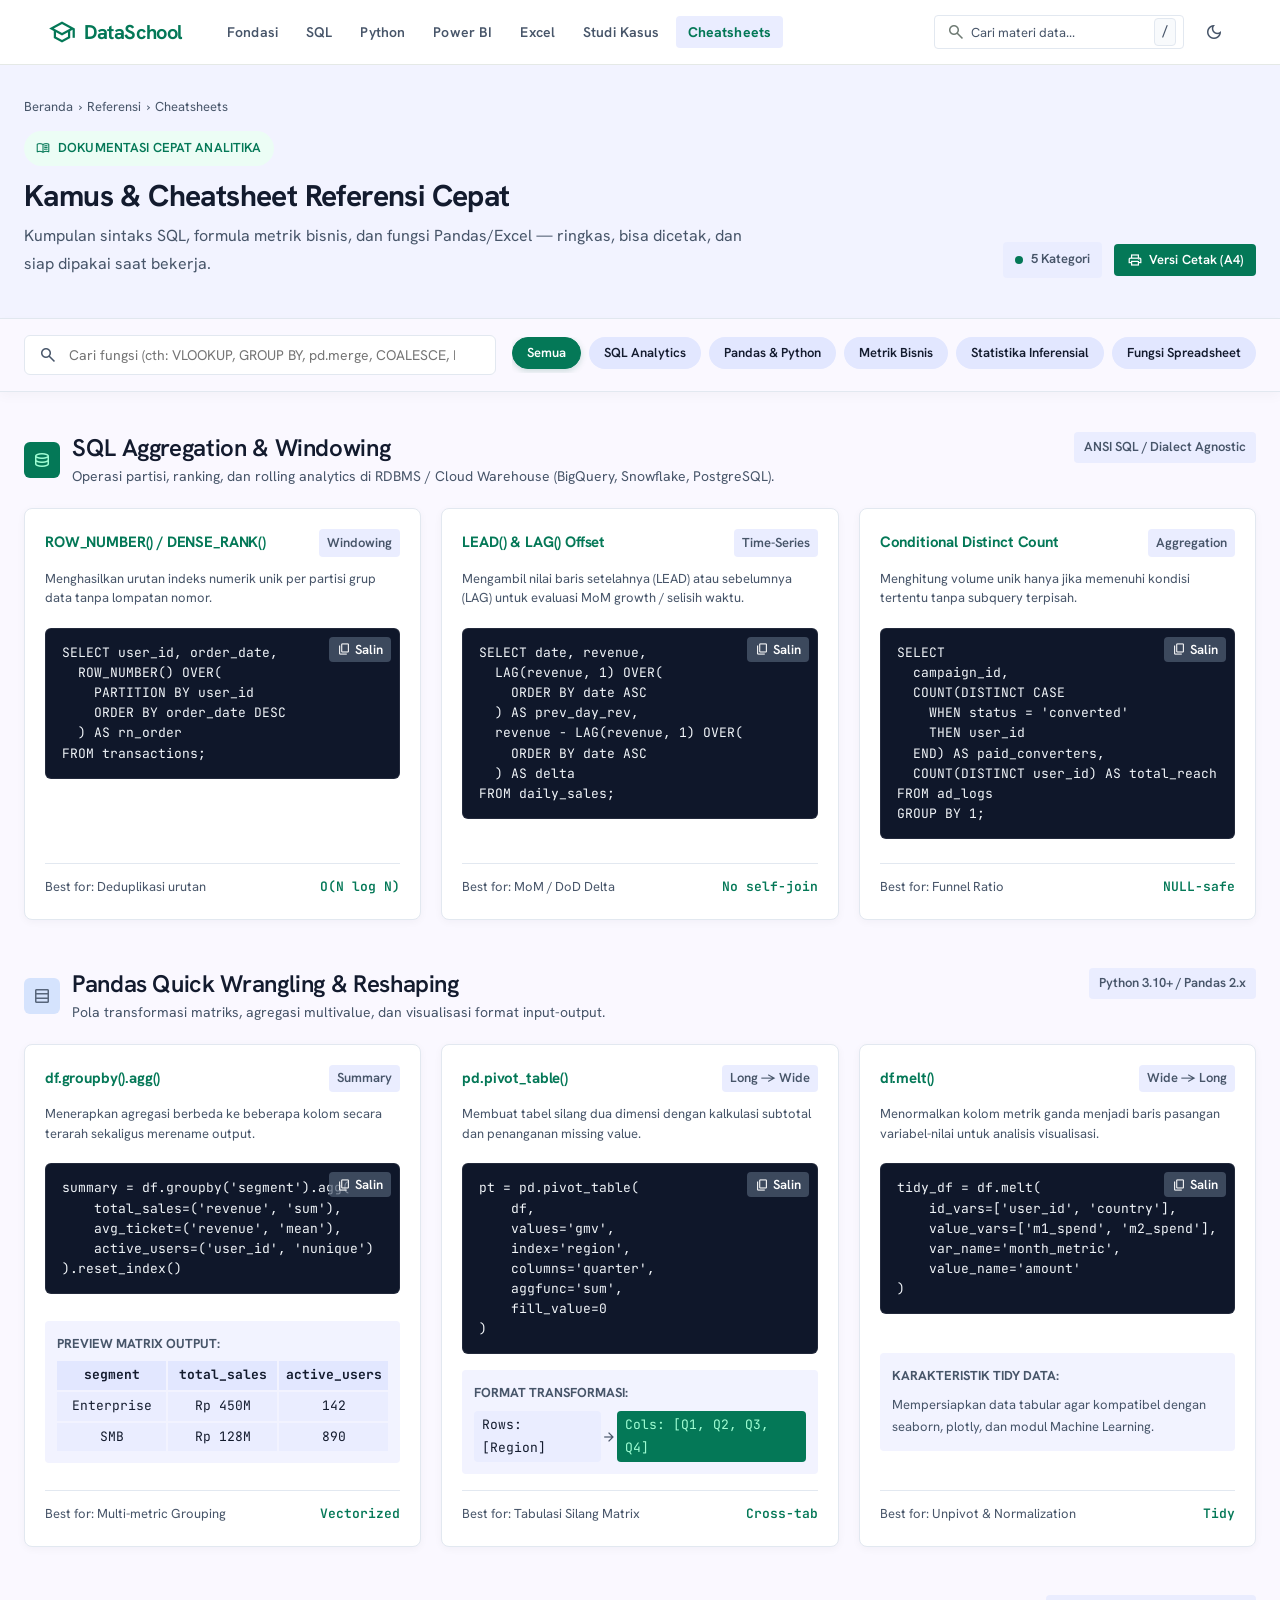
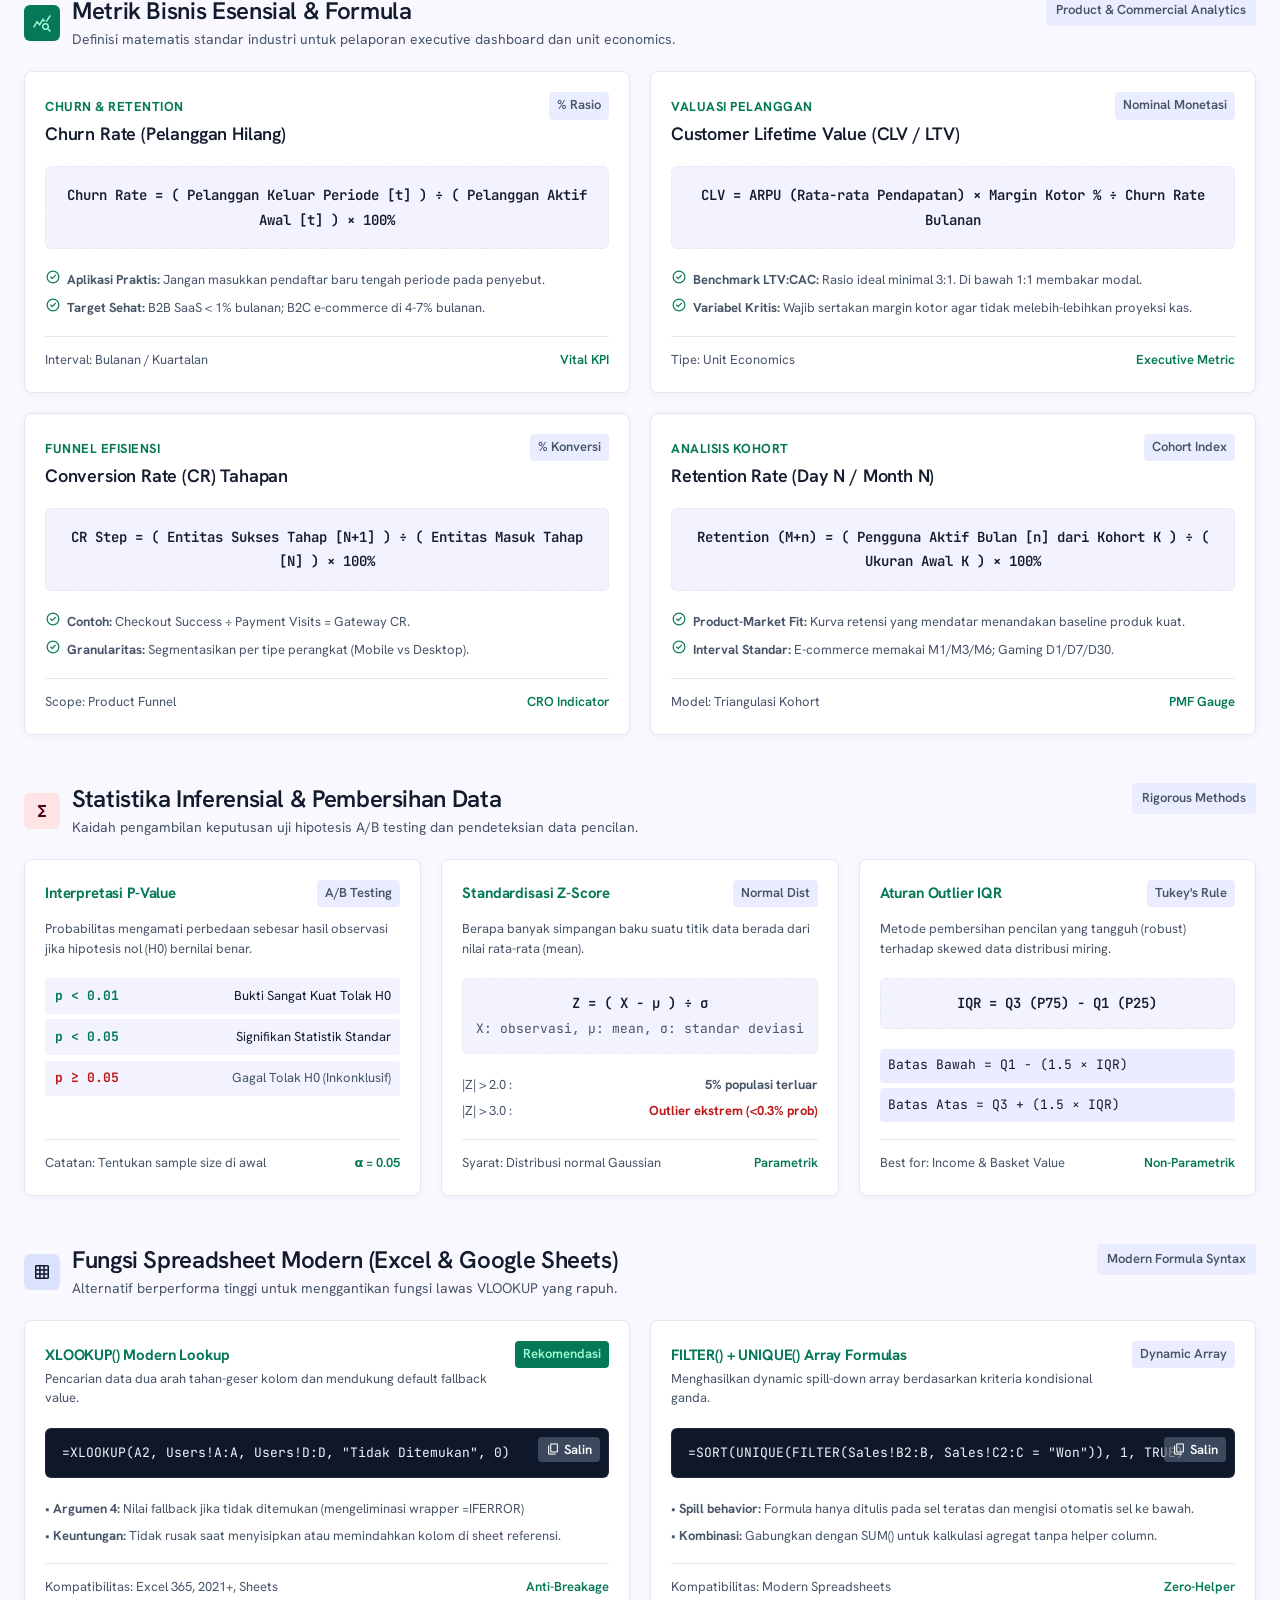
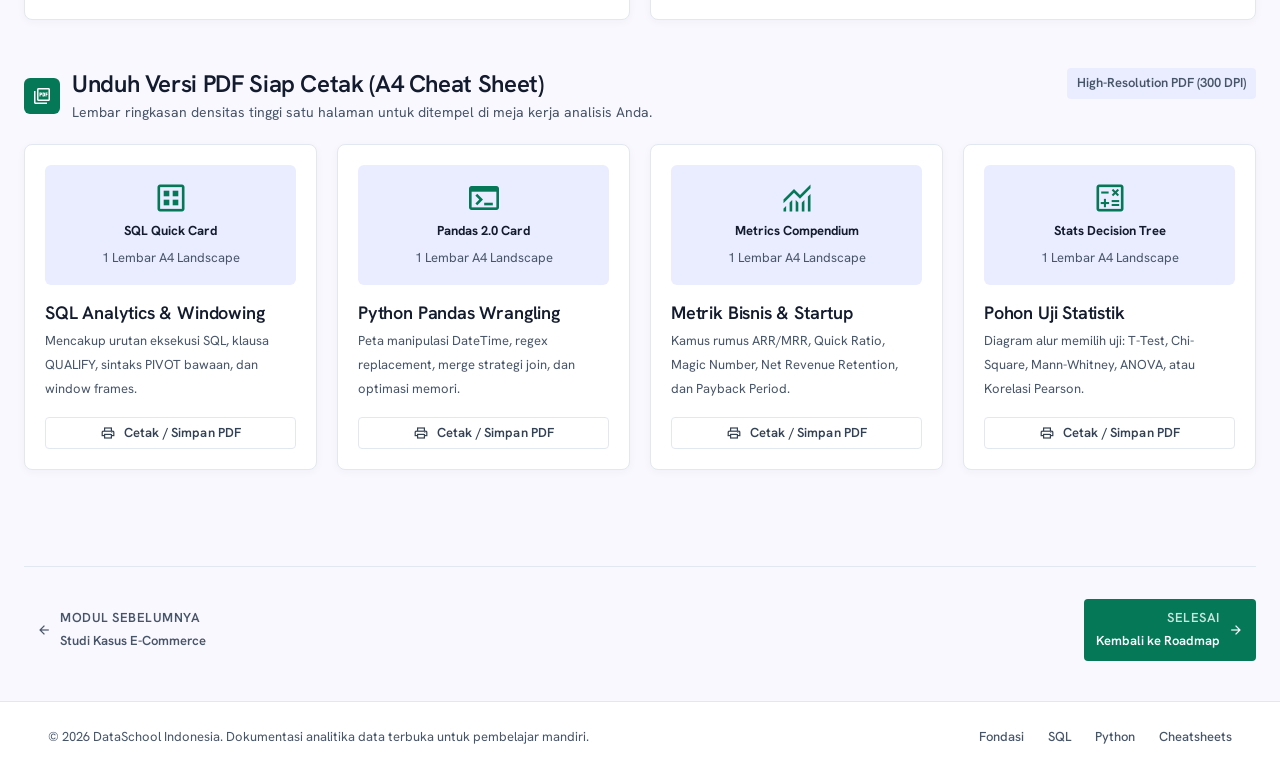
==== commit 980979f0: "feat: Build  website for education 75%" ====
--- a/website/cheatsheets.html
+++ b/website/cheatsheets.html
@@ -4,7 +4,7 @@
   <meta charset="utf-8">
   <meta name="viewport" content="width=device-width, initial-scale=1.0">
   <title>Kamus &amp; Cheatsheets — DataSchool</title>
-  <meta name="description" content="Repositori sintaksis terverifikasi, formula metrik bisnis, dan fungsi manipulasi data instan untuk praktisi data, BI engineer, dan data scientist.">
+  <meta name="description" content="Kumpulan sintaks SQL, formula metrik bisnis, dan fungsi Pandas/Excel yang bisa dicetak untuk referensi cepat.">
   <link rel="preconnect" href="https://fonts.googleapis.com">
   <link crossorigin href="https://fonts.gstatic.com" rel="preconnect">
   <link href="https://fonts.googleapis.com/css2?family=Hanken+Grotesk:ital,wght@0,300..900;1,300..900&family=JetBrains+Mono:ital,wght@0,100..800;1,100..800&display=swap" rel="stylesheet">
@@ -17,32 +17,32 @@
     <div class="header__inner">
       <div class="header__left">
         <a href="index.html" class="logo">
-          <span class="logo__icon material-symbols-outlined" style="font-size:28px;color:var(--primary)">school</span>
+          <span class="logo__icon material-symbols-outlined">school</span>
           <span class="logo__text">DataSchool</span>
         </a>
         <nav class="nav-desktop" id="desktop-nav">
-          <a href="sql-tutorial.html" class="nav-link">SQL Tutorial</a>
-          <a href="data-cleaning.html" class="nav-link">Data Cleaning</a>
-          <a href="ecommerce-case-study.html" class="nav-link">Studi Kasus E-Commerce</a>
+          <a href="fundamental.html" class="nav-link">Fondasi</a>
+          <a href="sql-tutorial.html" class="nav-link">SQL</a>
+          <a href="python-tutorial.html" class="nav-link">Python</a>
+          <a href="powerbi-tutorial.html" class="nav-link">Power BI</a>
+          <a href="excel-tutorial.html" class="nav-link">Excel</a>
+          <a href="ecommerce-case-study.html" class="nav-link">Studi Kasus</a>
           <a href="cheatsheets.html" class="nav-link active">Cheatsheets</a>
         </nav>
       </div>
       <div class="header__right">
         <div class="search-bar" id="global-search">
           <span class="material-symbols-outlined search-bar__icon">search</span>
-          <input type="text" placeholder="Cari sintaks atau materi..." class="search-bar__input" id="search-input">
+          <input type="text" placeholder="Cari materi data..." class="search-bar__input" id="search-input">
           <kbd class="search-bar__kbd">/</kbd>
         </div>
         <div class="header__actions">
-          <button class="btn-icon" title="Tema Gelap" id="theme-toggle">
+          <button class="btn-icon" title="Ganti tema terang / gelap" id="theme-toggle">
             <span class="material-symbols-outlined">dark_mode</span>
           </button>
-          <div class="avatar" id="user-avatar">
-            <span class="material-symbols-outlined">person</span>
-          </div>
-        </div>
-      </div>
-      <button class="mobile-menu-btn" id="mobile-menu-btn" aria-label="Toggle Menu">
+        </div>
+      </div>
+      <button class="mobile-menu-btn" id="mobile-menu-btn" aria-label="Buka menu navigasi">
         <span class="material-symbols-outlined">menu</span>
       </button>
     </div>
@@ -54,10 +54,10 @@
     <div class="mobile-drawer__content">
       <div class="mobile-drawer__header">
         <a href="index.html" class="logo">
-          <span class="logo__icon material-symbols-outlined" style="font-size:24px;color:var(--primary)">school</span>
+          <span class="logo__icon material-symbols-outlined">school</span>
           <span class="logo__text">DataSchool</span>
         </a>
-        <button class="btn-icon" id="close-drawer">
+        <button class="btn-icon" id="close-drawer" aria-label="Tutup menu navigasi">
           <span class="material-symbols-outlined">close</span>
         </button>
       </div>
@@ -65,16 +65,28 @@
         <a href="index.html" class="mobile-nav-link">
           <span class="material-symbols-outlined">home</span>Beranda
         </a>
+        <a href="fundamental.html" class="mobile-nav-link">
+          <span class="material-symbols-outlined">auto_stories</span>Fondasi
+        </a>
         <a href="sql-tutorial.html" class="mobile-nav-link">
-          <span class="material-symbols-outlined">database</span>SQL Tutorial
+          <span class="material-symbols-outlined">database</span>SQL
+        </a>
+        <a href="python-tutorial.html" class="mobile-nav-link">
+          <span class="material-symbols-outlined">code</span>Python
+        </a>
+        <a href="powerbi-tutorial.html" class="mobile-nav-link">
+          <span class="material-symbols-outlined">monitoring</span>Power BI
+        </a>
+        <a href="excel-tutorial.html" class="mobile-nav-link">
+          <span class="material-symbols-outlined">grid_on</span>Excel
         </a>
         <a href="data-cleaning.html" class="mobile-nav-link">
           <span class="material-symbols-outlined">cleaning_services</span>Data Cleaning
         </a>
         <a href="ecommerce-case-study.html" class="mobile-nav-link">
-          <span class="material-symbols-outlined">analytics</span>Studi Kasus E-Commerce
-        </a>
-        <a href="cheatsheets.html" class="mobile-nav-link" style="color:var(--primary);font-weight:700">
+          <span class="material-symbols-outlined">analytics</span>Studi Kasus
+        </a>
+        <a href="cheatsheets.html" class="mobile-nav-link mobile-nav-link--active">
           <span class="material-symbols-outlined">menu_book</span>Cheatsheets
         </a>
       </nav>
@@ -85,19 +97,26 @@
   <section class="cheatsheet-hero">
     <div class="cheatsheet-hero__inner">
       <div style="max-width:720px">
+        <div class="content-hero__breadcrumb" style="margin-bottom:0.75rem">
+          <a href="index.html">Beranda</a>
+          <span>›</span>
+          <a href="cheatsheets.html">Referensi</a>
+          <span>›</span>
+          <span>Cheatsheets</span>
+        </div>
         <div class="hero__badge" style="margin-bottom:0.75rem">
           <span class="material-symbols-outlined" style="font-size:14px">menu_book</span>
           <span>DOKUMENTASI CEPAT ANALITIKA</span>
         </div>
         <h1 class="headline-lg" style="margin-bottom:0.5rem">Kamus &amp; Cheatsheet Referensi Cepat</h1>
         <p class="body-md" style="color:var(--text-secondary)">
-          Repositori sintaksis terverifikasi, formula metrik bisnis, dan fungsi manipulasi data instan untuk praktisi data, BI engineer, dan data scientist.
+          Kumpulan sintaks SQL, formula metrik bisnis, dan fungsi Pandas/Excel — ringkas, bisa dicetak, dan siap dipakai saat bekerja.
         </p>
       </div>
       <div style="display:flex;align-items:center;gap:0.75rem;flex-wrap:wrap">
-        <div style="display:inline-flex;align-items:center;gap:0.5rem;padding:0.4rem 0.75rem;background:var(--surface-container);border-radius:var(--radius-sm);font-size:0.75rem;font-weight:600;color:var(--text-secondary)">
+        <div style="display:inline-flex;align-items:center;gap:0.5rem;padding:0.4rem 0.75rem;background:var(--surface-container);border-radius:var(--radius-sm);font-size:0.8125rem;font-weight:600;color:var(--text-secondary)">
           <span style="width:8px;height:8px;border-radius:50%;background:var(--primary);display:inline-block"></span>
-          <span>v2.4.8 Updated</span>
+          <span>5 Kategori</span>
         </div>
         <a href="#printable-sheets" class="btn btn--primary btn--sm" style="display:inline-flex;align-items:center;gap:0.35rem">
           <span class="material-symbols-outlined" style="font-size:16px">print</span>
@@ -138,7 +157,7 @@
   <main class="cheatsheet-container" id="cheatsheet-content">
     
     <!-- 1. SQL ANALYTICS -->
-    <section class="category-section" data-category="sql">
+    <section class="category-section" id="sql" data-category="sql">
       <div class="category-header">
         <div class="category-header__left">
           <div class="category-header__icon">
@@ -242,7 +261,7 @@
     </section>
 
     <!-- 2. PANDAS & PYTHON -->
-    <section class="category-section" data-category="pandas">
+    <section class="category-section" id="pandas" data-category="pandas">
       <div class="category-header">
         <div class="category-header__left">
           <div class="category-header__icon" style="background:var(--secondary-container);color:var(--on-secondary-container)">
@@ -278,8 +297,8 @@
             </div>
           </div>
           <div style="background:var(--surface-container-low);padding:0.75rem;border-radius:var(--radius-sm);margin-top:0.5rem">
-            <div style="font-size:0.6875rem;font-weight:700;color:var(--text-secondary);text-transform:uppercase;margin-bottom:0.35rem">Preview Matrix Output:</div>
-            <div style="display:grid;grid-template-columns:repeat(3, 1fr);gap:2px;font-family:var(--font-mono);font-size:0.6875rem;text-align:center">
+            <div style="font-size:0.8125rem;font-weight:700;color:var(--text-secondary);text-transform:uppercase;margin-bottom:0.35rem">Preview Matrix Output:</div>
+            <div style="display:grid;grid-template-columns:repeat(3, 1fr);gap:2px;font-family:var(--font-mono);font-size:0.8125rem;text-align:center">
               <div style="background:var(--surface-container-high);padding:3px;font-weight:700">segment</div>
               <div style="background:var(--surface-container-high);padding:3px;font-weight:700">total_sales</div>
               <div style="background:var(--surface-container-high);padding:3px;font-weight:700">active_users</div>
@@ -321,8 +340,8 @@
             </div>
           </div>
           <div style="background:var(--surface-container-low);padding:0.75rem;border-radius:var(--radius-sm);margin-top:0.5rem">
-            <div style="font-size:0.6875rem;font-weight:700;color:var(--text-secondary);text-transform:uppercase;margin-bottom:0.35rem">Format Transformasi:</div>
-            <div style="display:flex;align-items:center;justify-content:space-between;font-family:var(--font-mono);font-size:0.75rem">
+            <div style="font-size:0.8125rem;font-weight:700;color:var(--text-secondary);text-transform:uppercase;margin-bottom:0.35rem">Format Transformasi:</div>
+            <div style="display:flex;align-items:center;justify-content:space-between;font-family:var(--font-mono);font-size:0.8125rem">
               <span style="background:var(--surface-container);padding:3px 8px;border-radius:4px">Rows: [Region]</span>
               <span class="material-symbols-outlined" style="font-size:16px;color:var(--text-secondary)">arrow_forward</span>
               <span style="background:var(--primary-container);color:var(--on-primary-container);padding:3px 8px;border-radius:4px">Cols: [Q1, Q2, Q3, Q4]</span>
@@ -356,8 +375,8 @@
             </div>
           </div>
           <div style="background:var(--surface-container-low);padding:0.75rem;border-radius:var(--radius-sm);margin-top:0.5rem">
-            <div style="font-size:0.6875rem;font-weight:700;color:var(--text-secondary);text-transform:uppercase;margin-bottom:0.35rem">Karakteristik Tidy Data:</div>
-            <p style="font-size:0.75rem;color:var(--text-secondary);margin:0">Mempersiapkan data tabular agar kompatibel dengan seaborn, plotly, dan modul Machine Learning.</p>
+            <div style="font-size:0.8125rem;font-weight:700;color:var(--text-secondary);text-transform:uppercase;margin-bottom:0.35rem">Karakteristik Tidy Data:</div>
+            <p style="font-size:0.8125rem;color:var(--text-secondary);margin:0">Mempersiapkan data tabular agar kompatibel dengan seaborn, plotly, dan modul Machine Learning.</p>
           </div>
           <div class="snippet-card__footer">
             <span>Best for: Unpivot &amp; Normalization</span>
@@ -368,7 +387,7 @@
     </section>
 
     <!-- 3. METRIK BISNIS -->
-    <section class="category-section" data-category="business">
+    <section class="category-section" id="business" data-category="business">
       <div class="category-header">
         <div class="category-header__left">
           <div class="category-header__icon" style="background:var(--primary-container);color:var(--on-primary-container)">
@@ -388,7 +407,7 @@
           <div class="snippet-card__top">
             <div class="snippet-card__header">
               <div>
-                <span style="font-size:0.6875rem;font-weight:700;color:var(--primary);text-transform:uppercase;letter-spacing:0.04em">Churn &amp; Retention</span>
+                <span style="font-size:0.8125rem;font-weight:700;color:var(--primary);text-transform:uppercase;letter-spacing:0.04em">Churn &amp; Retention</span>
                 <h3 class="headline-xs" style="margin-top:2px">Churn Rate (Pelanggan Hilang)</h3>
               </div>
               <span class="snippet-card__tag">% Rasio</span>
@@ -412,7 +431,7 @@
           <div class="snippet-card__top">
             <div class="snippet-card__header">
               <div>
-                <span style="font-size:0.6875rem;font-weight:700;color:var(--primary);text-transform:uppercase;letter-spacing:0.04em">Valuasi Pelanggan</span>
+                <span style="font-size:0.8125rem;font-weight:700;color:var(--primary);text-transform:uppercase;letter-spacing:0.04em">Valuasi Pelanggan</span>
                 <h3 class="headline-xs" style="margin-top:2px">Customer Lifetime Value (CLV / LTV)</h3>
               </div>
               <span class="snippet-card__tag">Nominal Monetasi</span>
@@ -436,7 +455,7 @@
           <div class="snippet-card__top">
             <div class="snippet-card__header">
               <div>
-                <span style="font-size:0.6875rem;font-weight:700;color:var(--primary);text-transform:uppercase;letter-spacing:0.04em">Funnel Efisiensi</span>
+                <span style="font-size:0.8125rem;font-weight:700;color:var(--primary);text-transform:uppercase;letter-spacing:0.04em">Funnel Efisiensi</span>
                 <h3 class="headline-xs" style="margin-top:2px">Conversion Rate (CR) Tahapan</h3>
               </div>
               <span class="snippet-card__tag">% Konversi</span>
@@ -460,7 +479,7 @@
           <div class="snippet-card__top">
             <div class="snippet-card__header">
               <div>
-                <span style="font-size:0.6875rem;font-weight:700;color:var(--primary);text-transform:uppercase;letter-spacing:0.04em">Analisis Kohort</span>
+                <span style="font-size:0.8125rem;font-weight:700;color:var(--primary);text-transform:uppercase;letter-spacing:0.04em">Analisis Kohort</span>
                 <h3 class="headline-xs" style="margin-top:2px">Retention Rate (Day N / Month N)</h3>
               </div>
               <span class="snippet-card__tag">Cohort Index</span>
@@ -482,7 +501,7 @@
     </section>
 
     <!-- 4. STATISTIKA INFERENSIAL -->
-    <section class="category-section" data-category="stats">
+    <section class="category-section" id="stats" data-category="stats">
       <div class="category-header">
         <div class="category-header__left">
           <div class="category-header__icon" style="background:var(--tertiary-container);color:var(--on-tertiary-container)">
@@ -506,15 +525,15 @@
             </div>
             <p class="snippet-card__desc">Probabilitas mengamati perbedaan sebesar hasil observasi jika hipotesis nol (H0) bernilai benar.</p>
             <div style="display:flex;flex-direction:column;gap:0.35rem;margin:0.5rem 0">
-              <div style="padding:0.4rem 0.6rem;background:var(--surface-container-low);border-radius:var(--radius-sm);display:flex;justify-content:space-between;font-size:0.75rem">
+              <div style="padding:0.4rem 0.6rem;background:var(--surface-container-low);border-radius:var(--radius-sm);display:flex;justify-content:space-between;font-size:0.8125rem">
                 <span style="font-family:var(--font-mono);color:var(--primary);font-weight:700">p &lt; 0.01</span>
                 <span>Bukti Sangat Kuat Tolak H0</span>
               </div>
-              <div style="padding:0.4rem 0.6rem;background:var(--surface-container-low);border-radius:var(--radius-sm);display:flex;justify-content:space-between;font-size:0.75rem">
+              <div style="padding:0.4rem 0.6rem;background:var(--surface-container-low);border-radius:var(--radius-sm);display:flex;justify-content:space-between;font-size:0.8125rem">
                 <span style="font-family:var(--font-mono);color:var(--primary);font-weight:700">p &lt; 0.05</span>
                 <span>Signifikan Statistik Standar</span>
               </div>
-              <div style="padding:0.4rem 0.6rem;background:var(--surface-container-low);border-radius:var(--radius-sm);display:flex;justify-content:space-between;font-size:0.75rem">
+              <div style="padding:0.4rem 0.6rem;background:var(--surface-container-low);border-radius:var(--radius-sm);display:flex;justify-content:space-between;font-size:0.8125rem">
                 <span style="font-family:var(--font-mono);color:var(--error);font-weight:700">p ≥ 0.05</span>
                 <span style="color:var(--text-secondary)">Gagal Tolak H0 (Inkonklusif)</span>
               </div>
@@ -536,9 +555,9 @@
             <p class="snippet-card__desc">Berapa banyak simpangan baku suatu titik data berada dari nilai rata-rata (mean).</p>
             <div class="snippet-card__formula" style="padding:0.75rem">
               Z = ( X - μ ) ÷ σ
-              <div style="font-size:0.6875rem;color:var(--text-secondary);font-weight:400;margin-top:2px">X: observasi, μ: mean, σ: standar deviasi</div>
-            </div>
-            <div style="font-size:0.75rem;color:var(--text-secondary);display:flex;flex-direction:column;gap:0.25rem">
+              <div style="font-size:0.8125rem;color:var(--text-secondary);font-weight:400;margin-top:2px">X: observasi, μ: mean, σ: standar deviasi</div>
+            </div>
+            <div style="font-size:0.8125rem;color:var(--text-secondary);display:flex;flex-direction:column;gap:0.25rem">
               <div style="display:flex;justify-content:space-between"><span>|Z| &gt; 2.0 :</span> <strong>5% populasi terluar</strong></div>
               <div style="display:flex;justify-content:space-between"><span>|Z| &gt; 3.0 :</span> <strong style="color:var(--error)">Outlier ekstrem (&lt;0.3% prob)</strong></div>
             </div>
@@ -560,7 +579,7 @@
             <div class="snippet-card__formula" style="padding:0.75rem">
               IQR = Q3 (P75) - Q1 (P25)
             </div>
-            <div style="display:flex;flex-direction:column;gap:0.35rem;font-family:var(--font-mono);font-size:0.75rem">
+            <div style="display:flex;flex-direction:column;gap:0.35rem;font-family:var(--font-mono);font-size:0.8125rem">
               <div style="padding:0.35rem 0.5rem;background:var(--surface-container);border-radius:4px">Batas Bawah = Q1 - (1.5 × IQR)</div>
               <div style="padding:0.35rem 0.5rem;background:var(--surface-container);border-radius:4px">Batas Atas = Q3 + (1.5 × IQR)</div>
             </div>
@@ -574,7 +593,7 @@
     </section>
 
     <!-- 5. SPREADSHEET FORMULAS -->
-    <section class="category-section" data-category="excel">
+    <section class="category-section" id="excel" data-category="excel">
       <div class="category-header">
         <div class="category-header__left">
           <div class="category-header__icon" style="background:var(--surface-variant);color:var(--on-surface)">
@@ -668,15 +687,15 @@
           <div class="print-card__preview">
             <span class="material-symbols-outlined">dataset</span>
             <span style="font-size:0.8125rem;font-weight:700">SQL Quick Card</span>
-            <span style="font-size:0.6875rem;color:var(--text-secondary)">1 Lembar A4 Landscape</span>
+            <span style="font-size:0.8125rem;color:var(--text-secondary)">1 Lembar A4 Landscape</span>
           </div>
           <div>
             <h3 class="headline-xs" style="margin-bottom:0.25rem">SQL Analytics &amp; Windowing</h3>
-            <p class="body-sm" style="color:var(--text-secondary);font-size:0.75rem">Mencakup urutan eksekusi SQL, klausa QUALIFY, sintaks PIVOT bawaan, dan window frames.</p>
-          </div>
-          <button class="btn btn--secondary btn--sm" style="width:100%;justify-content:center" onclick="triggerDownloadAlert('SQL Analytics Card')">
-            <span class="material-symbols-outlined" style="font-size:16px">download</span>
-            <span>Unduh PDF (1.2 MB)</span>
+            <p class="body-sm" style="color:var(--text-secondary);font-size:0.8125rem">Mencakup urutan eksekusi SQL, klausa QUALIFY, sintaks PIVOT bawaan, dan window frames.</p>
+          </div>
+          <button class="btn btn--secondary btn--sm" style="width:100%;justify-content:center" onclick="printCheatsheet()">
+            <span class="material-symbols-outlined" style="font-size:16px">print</span>
+            <span>Cetak / Simpan PDF</span>
           </button>
         </div>
 
@@ -685,15 +704,15 @@
           <div class="print-card__preview">
             <span class="material-symbols-outlined">terminal</span>
             <span style="font-size:0.8125rem;font-weight:700">Pandas 2.0 Card</span>
-            <span style="font-size:0.6875rem;color:var(--text-secondary)">1 Lembar A4 Landscape</span>
+            <span style="font-size:0.8125rem;color:var(--text-secondary)">1 Lembar A4 Landscape</span>
           </div>
           <div>
             <h3 class="headline-xs" style="margin-bottom:0.25rem">Python Pandas Wrangling</h3>
-            <p class="body-sm" style="color:var(--text-secondary);font-size:0.75rem">Peta manipulasi DateTime, regex replacement, merge strategi join, dan optimasi memori.</p>
-          </div>
-          <button class="btn btn--secondary btn--sm" style="width:100%;justify-content:center" onclick="triggerDownloadAlert('Pandas 2.0 Card')">
-            <span class="material-symbols-outlined" style="font-size:16px">download</span>
-            <span>Unduh PDF (1.8 MB)</span>
+            <p class="body-sm" style="color:var(--text-secondary);font-size:0.8125rem">Peta manipulasi DateTime, regex replacement, merge strategi join, dan optimasi memori.</p>
+          </div>
+          <button class="btn btn--secondary btn--sm" style="width:100%;justify-content:center" onclick="printCheatsheet()">
+            <span class="material-symbols-outlined" style="font-size:16px">print</span>
+            <span>Cetak / Simpan PDF</span>
           </button>
         </div>
 
@@ -702,15 +721,15 @@
           <div class="print-card__preview">
             <span class="material-symbols-outlined">monitoring</span>
             <span style="font-size:0.8125rem;font-weight:700">Metrics Compendium</span>
-            <span style="font-size:0.6875rem;color:var(--text-secondary)">1 Lembar A4 Landscape</span>
+            <span style="font-size:0.8125rem;color:var(--text-secondary)">1 Lembar A4 Landscape</span>
           </div>
           <div>
             <h3 class="headline-xs" style="margin-bottom:0.25rem">Metrik Bisnis &amp; Startup</h3>
-            <p class="body-sm" style="color:var(--text-secondary);font-size:0.75rem">Kamus rumus ARR/MRR, Quick Ratio, Magic Number, Net Revenue Retention, dan Payback Period.</p>
-          </div>
-          <button class="btn btn--secondary btn--sm" style="width:100%;justify-content:center" onclick="triggerDownloadAlert('Metrics Compendium')">
-            <span class="material-symbols-outlined" style="font-size:16px">download</span>
-            <span>Unduh PDF (940 KB)</span>
+            <p class="body-sm" style="color:var(--text-secondary);font-size:0.8125rem">Kamus rumus ARR/MRR, Quick Ratio, Magic Number, Net Revenue Retention, dan Payback Period.</p>
+          </div>
+          <button class="btn btn--secondary btn--sm" style="width:100%;justify-content:center" onclick="printCheatsheet()">
+            <span class="material-symbols-outlined" style="font-size:16px">print</span>
+            <span>Cetak / Simpan PDF</span>
           </button>
         </div>
 
@@ -719,15 +738,15 @@
           <div class="print-card__preview">
             <span class="material-symbols-outlined">calculate</span>
             <span style="font-size:0.8125rem;font-weight:700">Stats Decision Tree</span>
-            <span style="font-size:0.6875rem;color:var(--text-secondary)">1 Lembar A4 Landscape</span>
+            <span style="font-size:0.8125rem;color:var(--text-secondary)">1 Lembar A4 Landscape</span>
           </div>
           <div>
             <h3 class="headline-xs" style="margin-bottom:0.25rem">Pohon Uji Statistik</h3>
-            <p class="body-sm" style="color:var(--text-secondary);font-size:0.75rem">Diagram alur memilih uji: T-Test, Chi-Square, Mann-Whitney, ANOVA, atau Korelasi Pearson.</p>
-          </div>
-          <button class="btn btn--secondary btn--sm" style="width:100%;justify-content:center" onclick="triggerDownloadAlert('Stats Decision Tree')">
-            <span class="material-symbols-outlined" style="font-size:16px">download</span>
-            <span>Unduh PDF (1.5 MB)</span>
+            <p class="body-sm" style="color:var(--text-secondary);font-size:0.8125rem">Diagram alur memilih uji: T-Test, Chi-Square, Mann-Whitney, ANOVA, atau Korelasi Pearson.</p>
+          </div>
+          <button class="btn btn--secondary btn--sm" style="width:100%;justify-content:center" onclick="printCheatsheet()">
+            <span class="material-symbols-outlined" style="font-size:16px">print</span>
+            <span>Cetak / Simpan PDF</span>
           </button>
         </div>
       </div>
@@ -743,38 +762,38 @@
       <button class="btn btn--primary btn--sm" onclick="resetFilters()">Reset Pencarian</button>
     </div>
 
+    <!-- NAVIGASI -->
+    <nav class="nav-prev-next">
+      <a href="ecommerce-case-study.html" class="nav-prev-next__link">
+        <span class="material-symbols-outlined" style="font-size:16px">arrow_back</span>
+        <div>
+          <div style="font-size:0.8125rem;color:var(--text-secondary);text-transform:uppercase;letter-spacing:0.04em">MODUL SEBELUMNYA</div>
+          <div>Studi Kasus E-Commerce</div>
+        </div>
+      </a>
+      <a href="index.html#roadmap-section" class="nav-prev-next__link nav-prev-next__link--next">
+        <div style="text-align:right">
+          <div style="font-size:0.8125rem;text-transform:uppercase;letter-spacing:0.04em;opacity:0.8">SELESAI</div>
+          <div>Kembali ke Roadmap</div>
+        </div>
+        <span class="material-symbols-outlined" style="font-size:16px">arrow_forward</span>
+      </a>
+    </nav>
+
   </main>
 
   <!-- ===== FOOTER ===== -->
-  <footer class="footer">
+  <footer class="footer" id="main-footer">
     <div class="footer__inner">
-      <div class="footer__brand">
-        <a href="index.html" class="logo">
-          <span class="logo__icon material-symbols-outlined" style="font-size:24px;color:var(--primary)">school</span>
-          <span class="logo__text">DataSchool</span>
-        </a>
-        <p class="footer__desc">
-          Platform edukasi data analytics nomor satu di Indonesia. Mengubah pemula menjadi praktisi data yang percaya diri dan siap kerja.
-        </p>
+      <div class="footer__left">
+        <p class="footer__copyright">&copy; 2026 DataSchool Indonesia. Dokumentasi analitika data terbuka untuk pembelajar mandiri.</p>
       </div>
       <div class="footer__links">
-        <div>
-          <h4 class="footer__col-title">Kurikulum</h4>
-          <a href="sql-tutorial.html" class="footer__link">SQL Tutorial</a>
-          <a href="data-cleaning.html" class="footer__link">Data Cleaning</a>
-          <a href="ecommerce-case-study.html" class="footer__link">Studi Kasus E-Commerce</a>
-          <a href="cheatsheets.html" class="footer__link">Cheatsheets</a>
-        </div>
-        <div>
-          <h4 class="footer__col-title">Komunitas</h4>
-          <a href="https://discord.com" target="_blank" class="footer__link">Discord Komunitas</a>
-          <a href="https://github.com" target="_blank" class="footer__link">GitHub Open Source</a>
-          <a href="https://linkedin.com" target="_blank" class="footer__link">LinkedIn Network</a>
-        </div>
-      </div>
-    </div>
-    <div class="footer__bottom">
-      <p class="footer__copy">&copy; 2026 DataSchool Indonesia. Hak Cipta Dilindungi Undang-Undang.</p>
+        <a href="fundamental.html" class="footer__link">Fondasi</a>
+        <a href="sql-tutorial.html" class="footer__link">SQL</a>
+        <a href="python-tutorial.html" class="footer__link">Python</a>
+        <a href="cheatsheets.html" class="footer__link">Cheatsheets</a>
+      </div>
     </div>
   </footer>
 
--- a/website/styles.css
+++ b/website/styles.css
@@ -37,11 +37,24 @@
   --inverse-surface: #283044;
   --inverse-on-surface: #eef0ff;
 
+  /* Tertiary */
+  --tertiary: #BE123C;
+  --tertiary-container: #FFE4E6;
+  --on-tertiary-container: #4C0519;
+
   /* Text */
   --text-primary: #0F172A;
   --text-secondary: #475569;
   --on-surface: #131b2e;
   --on-surface-variant: #3e4943;
+
+  /* Extras used by content pages */
+  --border-light: #E2E8F0;
+  --card-bg: #FFFFFF;
+  --canvas-raised: #FFFFFF;
+  --surface-bright: #FFFFFF;
+  --surface-dim: #F1F5F9;
+  --font-mono: 'JetBrains Mono', ui-monospace, SFMono-Regular, monospace;
 
   /* Borders & Outlines */
   --border-default: #E2E8F0;
@@ -247,7 +260,7 @@
 }
 
 .text-label-sm {
-  font-size: 0.75rem;
+  font-size:0.8125rem;
   font-weight: 600;
   line-height: 1rem;
   letter-spacing: 0.02em;
@@ -404,7 +417,7 @@
   border: 1px solid var(--border-default);
   border-radius: var(--radius-sm);
   font-family: 'JetBrains Mono', monospace;
-  font-size: 0.6875rem;
+  font-size:0.8125rem;
   color: var(--text-secondary);
   background: var(--canvas-sunken);
   pointer-events: none;
@@ -563,6 +576,16 @@
   color: var(--text-secondary);
 }
 
+.mobile-nav-link--active {
+  background: var(--primary-light);
+  color: var(--primary);
+  font-weight: 700;
+}
+
+.mobile-nav-link--active .material-symbols-outlined {
+  color: var(--primary);
+}
+
 /* ================================================================
    MAIN
    ================================================================ */
@@ -605,7 +628,7 @@
   border-radius: var(--radius-full);
   background: var(--primary-light);
   color: var(--primary);
-  font-size: 0.75rem;
+  font-size:0.8125rem;
   font-weight: 600;
   letter-spacing: 0.01em;
   width: fit-content;
@@ -680,7 +703,7 @@
 }
 
 .hero__stat-label {
-  font-size: 0.75rem;
+  font-size:0.8125rem;
   font-weight: 500;
   color: var(--text-secondary);
   letter-spacing: 0.01em;
@@ -731,7 +754,7 @@
 
 .code-preview__filename {
   font-family: 'JetBrains Mono', monospace;
-  font-size: 0.75rem;
+  font-size:0.8125rem;
   color: #94A3B8;
 }
 
@@ -741,7 +764,7 @@
   border-radius: var(--radius-full);
   background: rgba(4, 120, 87, 0.2);
   color: #6EE7B7;
-  font-size: 0.6875rem;
+  font-size:0.8125rem;
   font-weight: 600;
 }
 
@@ -859,7 +882,7 @@
   border-radius: var(--radius-full);
   background: var(--primary-light);
   color: var(--primary);
-  font-size: 0.6875rem;
+  font-size:0.8125rem;
   font-weight: 700;
   letter-spacing: 0.06em;
   text-transform: uppercase;
@@ -949,7 +972,7 @@
 }
 
 .path-card__tag {
-  font-size: 0.6875rem;
+  font-size:0.8125rem;
   font-weight: 600;
   padding: 0.125rem 0.5rem;
   border-radius: var(--radius-sm);
@@ -992,11 +1015,11 @@
   height: 100%;
   background: var(--primary);
   border-radius: var(--radius-full);
-  transition: width 0.6s ease;
+  transition: width var(--transition-normal);
 }
 
 .path-card__progress {
-  font-size: 0.75rem;
+  font-size:0.8125rem;
   font-weight: 600;
   color: var(--primary);
   letter-spacing: 0.01em;
@@ -1055,7 +1078,7 @@
   border-radius: var(--radius-sm);
   background: var(--primary-light);
   color: var(--primary);
-  font-size: 0.6875rem;
+  font-size:0.8125rem;
   font-weight: 600;
   letter-spacing: 0.01em;
   width: fit-content;
@@ -1085,7 +1108,7 @@
   display: inline-flex;
   align-items: center;
   gap: 0.25rem;
-  font-size: 0.75rem;
+  font-size:0.8125rem;
   font-weight: 500;
   color: var(--text-secondary);
 }
@@ -1103,7 +1126,7 @@
   border-radius: var(--radius-sm);
   background: var(--surface-container);
   color: var(--text-secondary);
-  font-size: 0.6875rem;
+  font-size:0.8125rem;
   font-weight: 600;
   letter-spacing: 0.01em;
 }
@@ -1175,7 +1198,7 @@
 }
 
 .roadmap-phase__header p {
-  font-size: 0.75rem;
+  font-size:0.8125rem;
   color: var(--text-secondary);
   font-weight: 500;
 }
@@ -1221,12 +1244,6 @@
 .roadmap-item--active .material-symbols-outlined {
   color: var(--primary);
   font-variation-settings: 'FILL' 1;
-  animation: pulse-icon 2s infinite;
-}
-
-@keyframes pulse-icon {
-  0%, 100% { opacity: 1; }
-  50% { opacity: 0.5; }
 }
 
 /* ================================================================
@@ -1325,7 +1342,7 @@
 
 .sidebar__section-title {
   padding: 0.25rem 1.5rem;
-  font-size: 0.6875rem;
+  font-size:0.8125rem;
   font-weight: 700;
   letter-spacing: 0.06em;
   text-transform: uppercase;
@@ -1380,30 +1397,6 @@
   .content-area {
     padding: 1.5rem 1rem 3rem;
   }
-}
-
-/* Breadcrumbs */
-.breadcrumbs {
-  display: flex;
-  align-items: center;
-  gap: 0.25rem;
-  margin-bottom: 1.5rem;
-  font-size: 0.8125rem;
-  color: var(--text-secondary);
-}
-
-.breadcrumbs a {
-  color: var(--text-secondary);
-  transition: color var(--transition-fast);
-}
-
-.breadcrumbs a:hover {
-  color: var(--primary);
-}
-
-.breadcrumbs__sep {
-  font-size: 0.75rem;
-  color: var(--outline);
 }
 
 /* Navigation links (prev/next) */
@@ -1465,7 +1458,7 @@
 }
 
 .toc-rail__title {
-  font-size: 0.6875rem;
+  font-size:0.8125rem;
   font-weight: 700;
   letter-spacing: 0.06em;
   text-transform: uppercase;
@@ -1658,7 +1651,7 @@
   gap: 0.25rem;
   padding: 0.1875rem 0.5rem;
   border-radius: var(--radius-sm);
-  font-size: 0.6875rem;
+  font-size:0.8125rem;
   font-weight: 600;
   letter-spacing: 0.01em;
 }
@@ -1712,6 +1705,12 @@
 .footer__copyright {
   font-size: 0.8125rem;
   color: var(--text-secondary);
+}
+
+.footer__left {
+  display: flex;
+  align-items: center;
+  gap: 1rem;
 }
 
 .footer__links {
@@ -1748,7 +1747,7 @@
   gap: 0.75rem;
   transform: translateY(100px);
   opacity: 0;
-  transition: all 0.3s ease;
+  transition: transform var(--transition-normal), opacity var(--transition-normal);
   pointer-events: none;
   font-size: 0.875rem;
   font-weight: 500;
@@ -1766,12 +1765,12 @@
 }
 
 /* ================================================================
-   ANIMATIONS
+   ANIMATIONS — satu pola entrance (fadeInUp 0.5s ease-out)
    ================================================================ */
 @keyframes fadeInUp {
   from {
     opacity: 0;
-    transform: translateY(20px);
+    transform: translateY(16px);
   }
   to {
     opacity: 1;
@@ -1779,51 +1778,53 @@
   }
 }
 
-@keyframes fadeIn {
-  from { opacity: 0; }
-  to { opacity: 1; }
-}
-
-.animate-fade-in-up {
-  animation: fadeInUp 0.5s ease forwards;
-}
-
-.animate-fade-in {
-  animation: fadeIn 0.4s ease forwards;
-}
-
-/* Staggered children animation */
-.hero__container > * {
+/* Entrance berjenjang untuk hero (semua halaman) */
+.hero__container > *,
+.content-hero__container > *,
+.cheatsheet-hero__inner > *,
+.case-study-hero__inner > * {
   opacity: 0;
-  animation: fadeInUp 0.6s ease forwards;
-}
-.hero__container > *:nth-child(1) { animation-delay: 0.1s; }
-.hero__container > *:nth-child(2) { animation-delay: 0.2s; }
-.hero__container > *:nth-child(3) { animation-delay: 0.3s; }
-.hero__container > *:nth-child(4) { animation-delay: 0.4s; }
-.hero__container > *:nth-child(5) { animation-delay: 0.5s; }
-
-.hero__visual {
-  opacity: 0;
-  animation: fadeInUp 0.7s ease forwards;
-  animation-delay: 0.3s;
-}
-
-/* Intersection Observer animations */
-.reveal {
-  opacity: 0;
-  transform: translateY(20px);
-  transition: opacity 0.6s ease, transform 0.6s ease;
-}
-
-.reveal.visible {
-  opacity: 1;
-  transform: translateY(0);
+  animation: fadeInUp 0.5s ease-out both;
+}
+
+.hero__container > *:nth-child(1),
+.content-hero__container > *:nth-child(1),
+.cheatsheet-hero__inner > *:nth-child(1),
+.case-study-hero__inner > *:nth-child(1) { animation-delay: 0.05s; }
+.hero__container > *:nth-child(2),
+.content-hero__container > *:nth-child(2),
+.cheatsheet-hero__inner > *:nth-child(2),
+.case-study-hero__inner > *:nth-child(2) { animation-delay: 0.1s; }
+.hero__container > *:nth-child(3),
+.content-hero__container > *:nth-child(3),
+.case-study-hero__inner > *:nth-child(3) { animation-delay: 0.15s; }
+.hero__container > *:nth-child(4),
+.content-hero__container > *:nth-child(4),
+.case-study-hero__inner > *:nth-child(4) { animation-delay: 0.2s; }
+.hero__container > *:nth-child(5),
+.content-hero__container > *:nth-child(5),
+.case-study-hero__inner > *:nth-child(5) { animation-delay: 0.25s; }
+.hero__container > *:nth-child(6),
+.content-hero__container > *:nth-child(6),
+.case-study-hero__inner > *:nth-child(6) { animation-delay: 0.3s; }
+
+@media (prefers-reduced-motion: reduce) {
+  .hero__container > *,
+  .content-hero__container > *,
+  .cheatsheet-hero__inner > *,
+  .case-study-hero__inner > * {
+    animation: none;
+    opacity: 1;
+  }
 }
 
 /* ================================================================
    UTILITY CLASSES
    ================================================================ */
+[id] {
+  scroll-margin-top: 96px;
+}
+
 .sr-only {
   position: absolute;
   width: 1px;
@@ -2038,7 +2039,7 @@
 }
 
 .category-badge {
-  font-size: 0.75rem;
+  font-size:0.8125rem;
   font-weight: 600;
   color: var(--text-secondary);
   background: var(--surface-container);
@@ -2104,7 +2105,7 @@
 }
 
 .snippet-card__tag {
-  font-size: 0.6875rem;
+  font-size:0.8125rem;
   font-weight: 600;
   padding: 0.15rem 0.5rem;
   border-radius: var(--radius-sm);
@@ -2149,7 +2150,7 @@
   background: rgba(81, 95, 116, 0.7);
   color: #fff;
   border: none;
-  font-size: 0.6875rem;
+  font-size:0.8125rem;
   font-weight: 600;
   display: flex;
   align-items: center;
@@ -2169,7 +2170,7 @@
   display: flex;
   align-items: center;
   justify-content: space-between;
-  font-size: 0.75rem;
+  font-size:0.8125rem;
   color: var(--text-secondary);
 }
 
@@ -2294,7 +2295,7 @@
 }
 
 .project-meta-label {
-  font-size: 0.6875rem;
+  font-size:0.8125rem;
   font-weight: 600;
   text-transform: uppercase;
   letter-spacing: 0.04em;
@@ -2319,6 +2320,27 @@
 @media (min-width: 1200px) {
   .case-study-layout {
     grid-template-columns: minmax(0, 1fr) 280px;
+  }
+}
+
+/* Kurikulum kiri muncul bersama kolom TOC di layar lebar */
+@media (min-width: 1280px) {
+  .case-study-layout {
+    grid-template-columns: 240px minmax(0, 1fr) 280px;
+  }
+}
+
+.case-study-layout .content-sidebar {
+  display: none;
+}
+
+@media (min-width: 1280px) {
+  .case-study-layout .content-sidebar {
+    display: block;
+    position: sticky;
+    top: 64px;
+    max-height: calc(100vh - 64px);
+    overflow-y: auto;
   }
 }
 
@@ -2516,3 +2538,493 @@
   color: #f1f5f9 !important;
 }
 
+/* ================================================================
+   TYPOGRAPHY ALIASES (dipakai halaman cheatsheet & studi kasus)
+   ================================================================ */
+.headline-lg { font-size: 1.875rem; font-weight: 700; line-height: 2.25rem; letter-spacing: -0.02em; }
+.headline-md { font-size: 1.5rem; font-weight: 600; line-height: 2rem; letter-spacing: -0.015em; }
+.headline-sm { font-size: 1.25rem; font-weight: 600; line-height: 1.75rem; letter-spacing: -0.01em; }
+.headline-xs { font-size: 1.125rem; font-weight: 600; line-height: 1.5rem; letter-spacing: -0.01em; }
+.body-lg { font-size: 1.125rem; line-height: 1.875rem; }
+.body-md { font-size: 1rem; line-height: 1.75rem; }
+.body-sm { font-size: 0.875rem; line-height: 1.5rem; }
+
+/* ================================================================
+   CONTENT HERO (halaman kurikulum: Fondasi, Python, Power BI, Excel)
+   ================================================================ */
+.content-hero {
+  background: linear-gradient(180deg, var(--surface-container-low) 0%, var(--surface) 100%);
+  border-bottom: 1px solid var(--border-light);
+  padding: 2.5rem 1.5rem;
+}
+
+.content-hero__container {
+  max-width: 1280px;
+  margin: 0 auto;
+  display: flex;
+  flex-direction: column;
+  gap: 0.625rem;
+}
+
+.content-hero__breadcrumb {
+  display: flex;
+  align-items: center;
+  gap: 0.35rem;
+  font-size: 0.8125rem;
+  color: var(--text-secondary);
+  margin-bottom: 0.5rem;
+}
+
+.content-hero__breadcrumb a {
+  color: var(--text-secondary);
+  transition: color var(--transition-fast);
+}
+
+.content-hero__breadcrumb a:hover {
+  color: var(--primary);
+}
+
+.content-hero__badge {
+  display: inline-flex;
+  align-items: center;
+  gap: 0.5rem;
+  padding: 0.375rem 0.75rem;
+  border-radius: var(--radius-full);
+  background: var(--primary-light);
+  color: var(--primary);
+  font-size:0.8125rem;
+  font-weight: 700;
+  letter-spacing: 0.06em;
+  text-transform: uppercase;
+  width: fit-content;
+}
+
+.content-hero__title {
+  font-size: 2rem;
+  font-weight: 700;
+  line-height: 1.2;
+  letter-spacing: -0.025em;
+  color: var(--on-surface);
+  max-width: 46rem;
+}
+
+@media (min-width: 768px) {
+  .content-hero__title {
+    font-size: 2.5rem;
+  }
+}
+
+.content-hero__subtitle {
+  font-size: 1.0625rem;
+  line-height: 1.75;
+  color: var(--text-secondary);
+  max-width: 640px;
+}
+
+.content-hero__meta {
+  display: flex;
+  flex-wrap: wrap;
+  gap: 1.25rem;
+  margin-top: 1rem;
+  padding-top: 1rem;
+  border-top: 1px solid var(--border-default);
+}
+
+.content-hero__meta-item {
+  display: inline-flex;
+  align-items: center;
+  gap: 0.375rem;
+  font-size: 0.8125rem;
+  font-weight: 600;
+  color: var(--text-secondary);
+}
+
+/* ================================================================
+   CONTENT LAYOUT (sidebar daftar materi + badan artikel)
+   ================================================================ */
+.content-layout {
+  display: grid;
+  grid-template-columns: minmax(0, 1fr);
+  gap: 2rem;
+  align-items: start;
+}
+
+@media (min-width: 1024px) {
+  .content-layout {
+    grid-template-columns: 240px minmax(0, 1fr);
+  }
+}
+
+/* Layout dengan daftar isi (TOC) di kanan — dipakai semua halaman materi */
+@media (min-width: 1280px) {
+  .content-layout--toc {
+    grid-template-columns: 240px minmax(0, 1fr) var(--toc-width);
+  }
+
+  .content-layout--toc .toc-rail {
+    display: block;
+  }
+}
+
+.content-sidebar {
+  display: none;
+  background: var(--canvas-sunken);
+  border-right: 1px solid var(--border-default);
+  padding: 1.5rem 0;
+}
+
+@media (min-width: 1024px) {
+  .content-sidebar {
+    display: block;
+    position: sticky;
+    top: 64px;
+    max-height: calc(100vh - 64px);
+    overflow-y: auto;
+  }
+}
+
+/* Badan artikel */
+.content-body {
+  min-width: 0;
+  display: flex;
+  flex-direction: column;
+  gap: 2rem;
+}
+
+.content-article {
+  background: var(--surface-container-lowest);
+  border: 1px solid var(--border-default);
+  border-radius: var(--radius-lg);
+  padding: 1.5rem;
+  scroll-margin-top: 88px;
+}
+
+.article-header {
+  display: flex;
+  align-items: center;
+  gap: 0.875rem;
+  margin-bottom: 1rem;
+}
+
+.article-header__icon {
+  flex-shrink: 0;
+  width: 44px;
+  height: 44px;
+  border-radius: var(--radius-md);
+  display: flex;
+  align-items: center;
+  justify-content: center;
+  color: #fff;
+}
+
+.article-header__icon .material-symbols-outlined {
+  font-size: 22px;
+}
+
+.article-header h2 {
+  font-size: 1.125rem;
+  font-weight: 700;
+  line-height: 1.4;
+  letter-spacing: -0.01em;
+  color: var(--on-surface);
+}
+
+.article-header__sub {
+  font-size: 0.8125rem;
+  line-height: 1.5;
+  color: var(--text-secondary);
+}
+
+.article-content {
+  display: flex;
+  flex-direction: column;
+  gap: 1rem;
+  font-size: 0.9375rem;
+  line-height: 1.75;
+  color: var(--text-secondary);
+}
+
+.article-content strong {
+  color: var(--on-surface);
+}
+
+.article-content ul,
+.article-content ol {
+  padding-left: 1.25rem;
+  display: flex;
+  flex-direction: column;
+  gap: 0.35rem;
+}
+
+.article-content li::marker {
+  color: var(--primary);
+}
+
+/* Kartu info di dalam artikel */
+.info-card {
+  background: var(--canvas-sunken);
+  border: 1px solid var(--border-default);
+  border-radius: var(--radius-md);
+  padding: 1rem 1.25rem;
+}
+
+.info-card--primary {
+  border-left: 4px solid var(--primary);
+}
+
+.info-card--secondary {
+  border-left: 4px solid var(--secondary);
+}
+
+.info-card h4 {
+  display: flex;
+  align-items: center;
+  gap: 0.35rem;
+  font-size: 0.875rem;
+  font-weight: 700;
+  color: var(--on-surface);
+  margin-bottom: 0.5rem;
+}
+
+.info-card p,
+.info-card li {
+  font-size: 0.875rem;
+  line-height: 1.6;
+}
+
+.info-card ul,
+.info-card ol {
+  padding-left: 1.15rem;
+  display: flex;
+  flex-direction: column;
+  gap: 0.3rem;
+  color: var(--text-secondary);
+}
+
+.info-card li::marker {
+  color: var(--primary);
+}
+
+.skill-tags {
+  display: flex;
+  flex-wrap: wrap;
+  gap: 0.375rem;
+}
+
+/* Pemisah bab */
+.content-divider {
+  display: flex;
+  flex-direction: column;
+  align-items: center;
+  gap: 0.25rem;
+  text-align: center;
+  padding: 1.25rem 1.5rem;
+  background: var(--surface-container-low);
+  border: 1px solid var(--border-default);
+  border-radius: var(--radius-lg);
+  scroll-margin-top: 88px;
+}
+
+.content-divider .material-symbols-outlined {
+  font-size: 28px;
+  color: var(--primary);
+}
+
+.content-divider h2 {
+  font-size: 1.25rem;
+  font-weight: 700;
+  color: var(--on-surface);
+}
+
+.content-divider p {
+  font-size: 0.875rem;
+  color: var(--text-secondary);
+}
+
+/* Navigasi sebelumnya / selanjutnya */
+.content-nav-footer {
+  display: flex;
+  flex-wrap: wrap;
+  justify-content: space-between;
+  gap: 1rem;
+  margin-top: 0.5rem;
+  padding-top: 1.5rem;
+  border-top: 1px solid var(--border-default);
+}
+
+.content-nav-footer__link {
+  display: inline-flex;
+  align-items: center;
+  gap: 0.625rem;
+  max-width: 48%;
+  padding: 0.75rem 1rem;
+  background: var(--surface-container-lowest);
+  border: 1px solid var(--border-default);
+  border-radius: var(--radius-md);
+  transition: all var(--transition-fast);
+}
+
+.content-nav-footer__link:hover {
+  border-color: var(--primary);
+  box-shadow: var(--shadow-md);
+}
+
+.content-nav-footer__label {
+  display: block;
+  font-size:0.8125rem;
+  font-weight: 600;
+  text-transform: uppercase;
+  letter-spacing: 0.04em;
+  color: var(--text-secondary);
+}
+
+.content-nav-footer__title {
+  display: block;
+  font-size: 0.9375rem;
+  font-weight: 600;
+  color: var(--on-surface);
+}
+
+.content-nav-footer__link--next {
+  margin-left: auto;
+  text-align: right;
+}
+
+.content-nav-footer__link--prev {
+  margin-right: auto;
+}
+
+/* ================================================================
+   PELengkap & perbaikan komponen yang sudah ada
+   ================================================================ */
+.logo__icon {
+  font-size: 28px;
+  color: var(--primary);
+}
+
+.sidebar__breadcrumb {
+  padding: 0 1.5rem 1rem;
+  font-size:0.8125rem;
+  color: var(--text-secondary);
+}
+
+.w-full { width: 100%; }
+.h-full { height: 100%; }
+
+.callout--example {
+  border-left-color: var(--primary);
+  background: var(--surface-container-low);
+  font-size: 0.875rem;
+}
+
+.callout--warning,
+.callout--important {
+  display: flex;
+  align-items: flex-start;
+  gap: 0.75rem;
+}
+
+.callout__icon {
+  font-size: 20px;
+  color: var(--warning);
+  flex-shrink: 0;
+  margin-top: 2px;
+}
+
+.callout--tip .callout__icon {
+  color: var(--primary);
+}
+
+.callout__content {
+  flex: 1;
+  min-width: 0;
+}
+
+.callout__content p {
+  font-size: 0.875rem;
+  line-height: 1.6;
+  color: var(--text-secondary);
+}
+
+/* Kuis */
+.quiz-option {
+  display: flex;
+  align-items: center;
+  gap: 0.75rem;
+  padding: 0.75rem 1rem;
+  border: 1px solid var(--border-default);
+  border-radius: var(--radius-sm);
+  background: var(--surface-container-lowest);
+  cursor: pointer;
+  transition: all var(--transition-fast);
+}
+
+.quiz-option:hover {
+  background: var(--surface-container-low);
+}
+
+.quiz-option--correct {
+  background: var(--primary-light) !important;
+  border-color: var(--primary) !important;
+}
+
+.quiz-option--wrong {
+  background: var(--error-container) !important;
+  border-color: var(--error) !important;
+}
+
+.quiz-feedback {
+  display: none;
+  align-items: center;
+  gap: 0.5rem;
+  padding: 0.75rem 1rem;
+  border-radius: var(--radius-md);
+  font-size: 0.875rem;
+  font-weight: 500;
+  margin-top: 0.75rem;
+}
+
+/* Spinner untuk tombol jalankan sandbox */
+@keyframes spin {
+  from { transform: rotate(0deg); }
+  to { transform: rotate(360deg); }
+}
+
+/* ================================================================
+   PRINT — versi cetak tanpa navigasi (tombol "Versi Cetak (A4)")
+   ================================================================ */
+@media print {
+  .header,
+  .mobile-drawer,
+  .cheatsheet-filter-bar,
+  .footer,
+  .nav-prev-next,
+  .content-nav-footer,
+  .toc-rail,
+  .content-sidebar,
+  .sidebar {
+    display: none !important;
+  }
+
+  .main {
+    padding-top: 0;
+  }
+
+  .cheatsheet-hero,
+  .content-hero,
+  .case-study-hero {
+    padding-top: 1rem;
+    border-bottom: none;
+  }
+
+  .cheatsheet-container,
+  .content-body {
+    padding-left: 0;
+    padding-right: 0;
+  }
+
+  body {
+    background: #fff;
+  }
+}
+
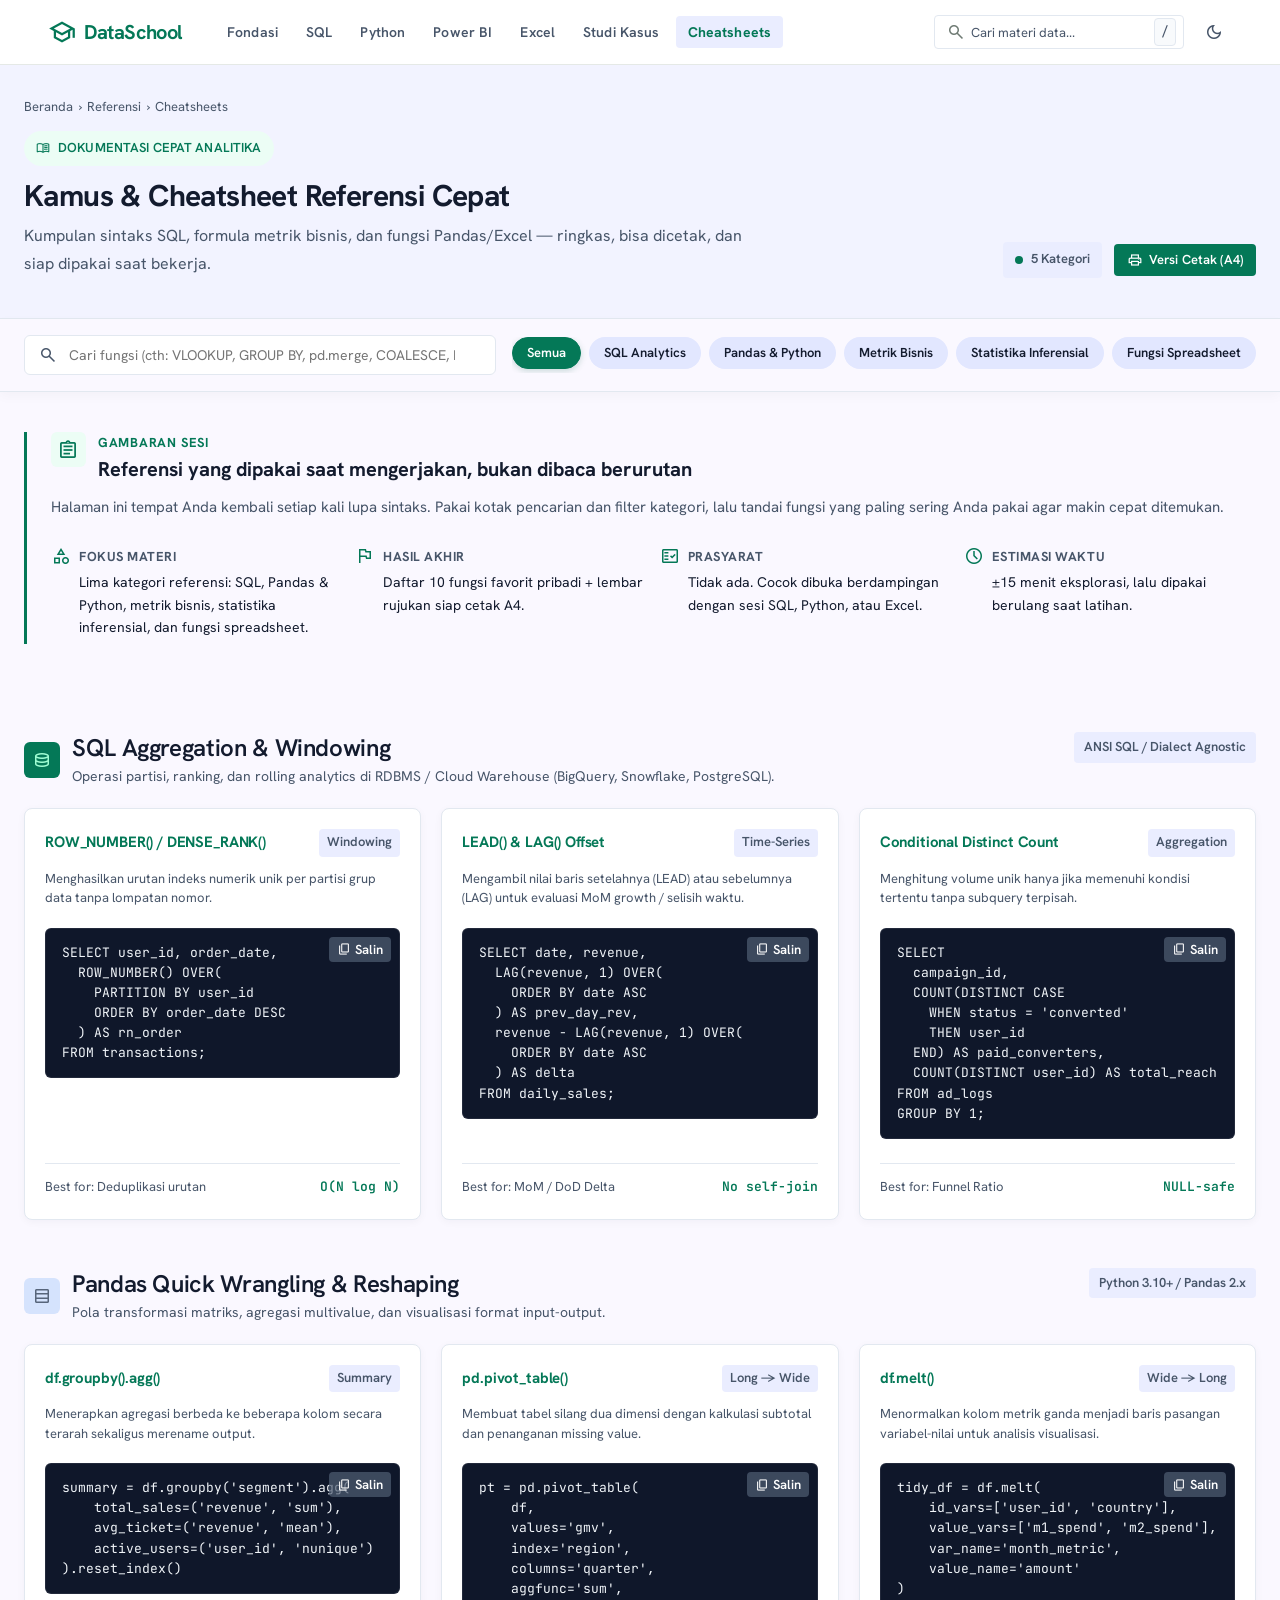
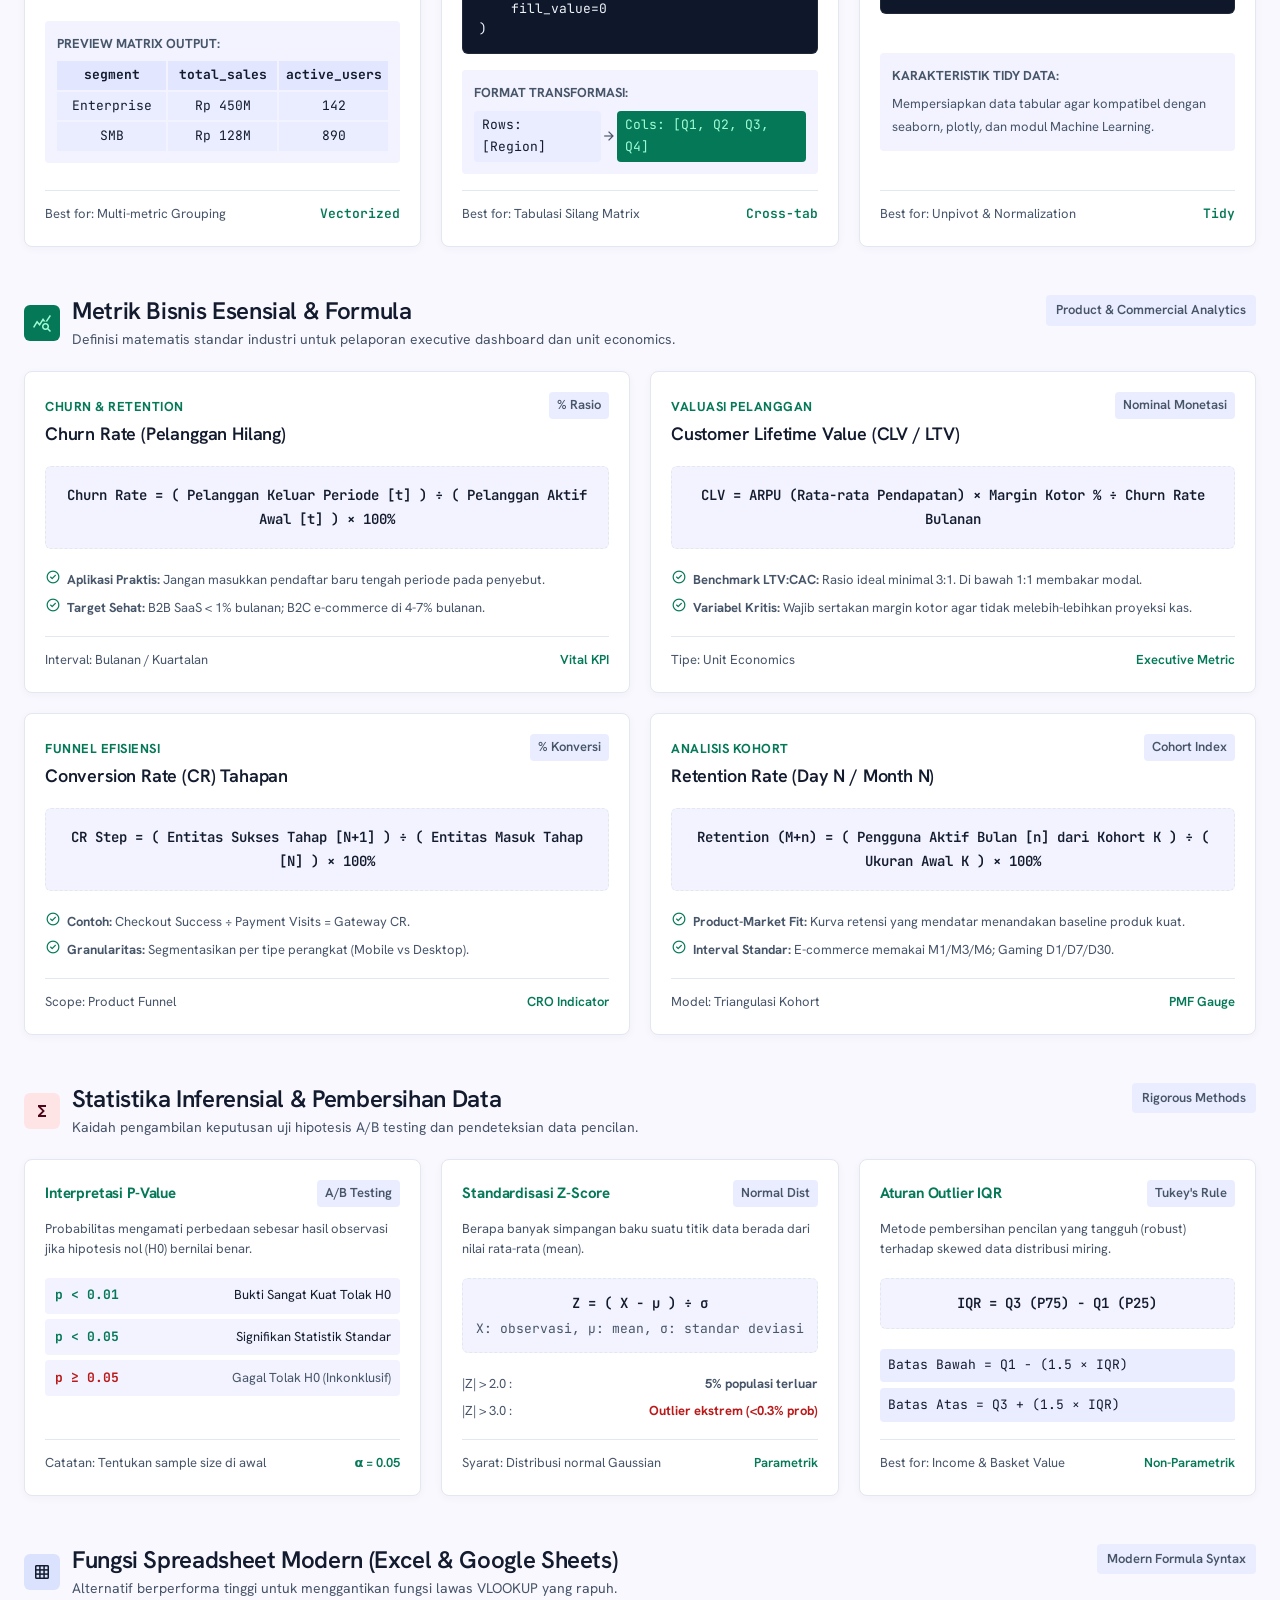
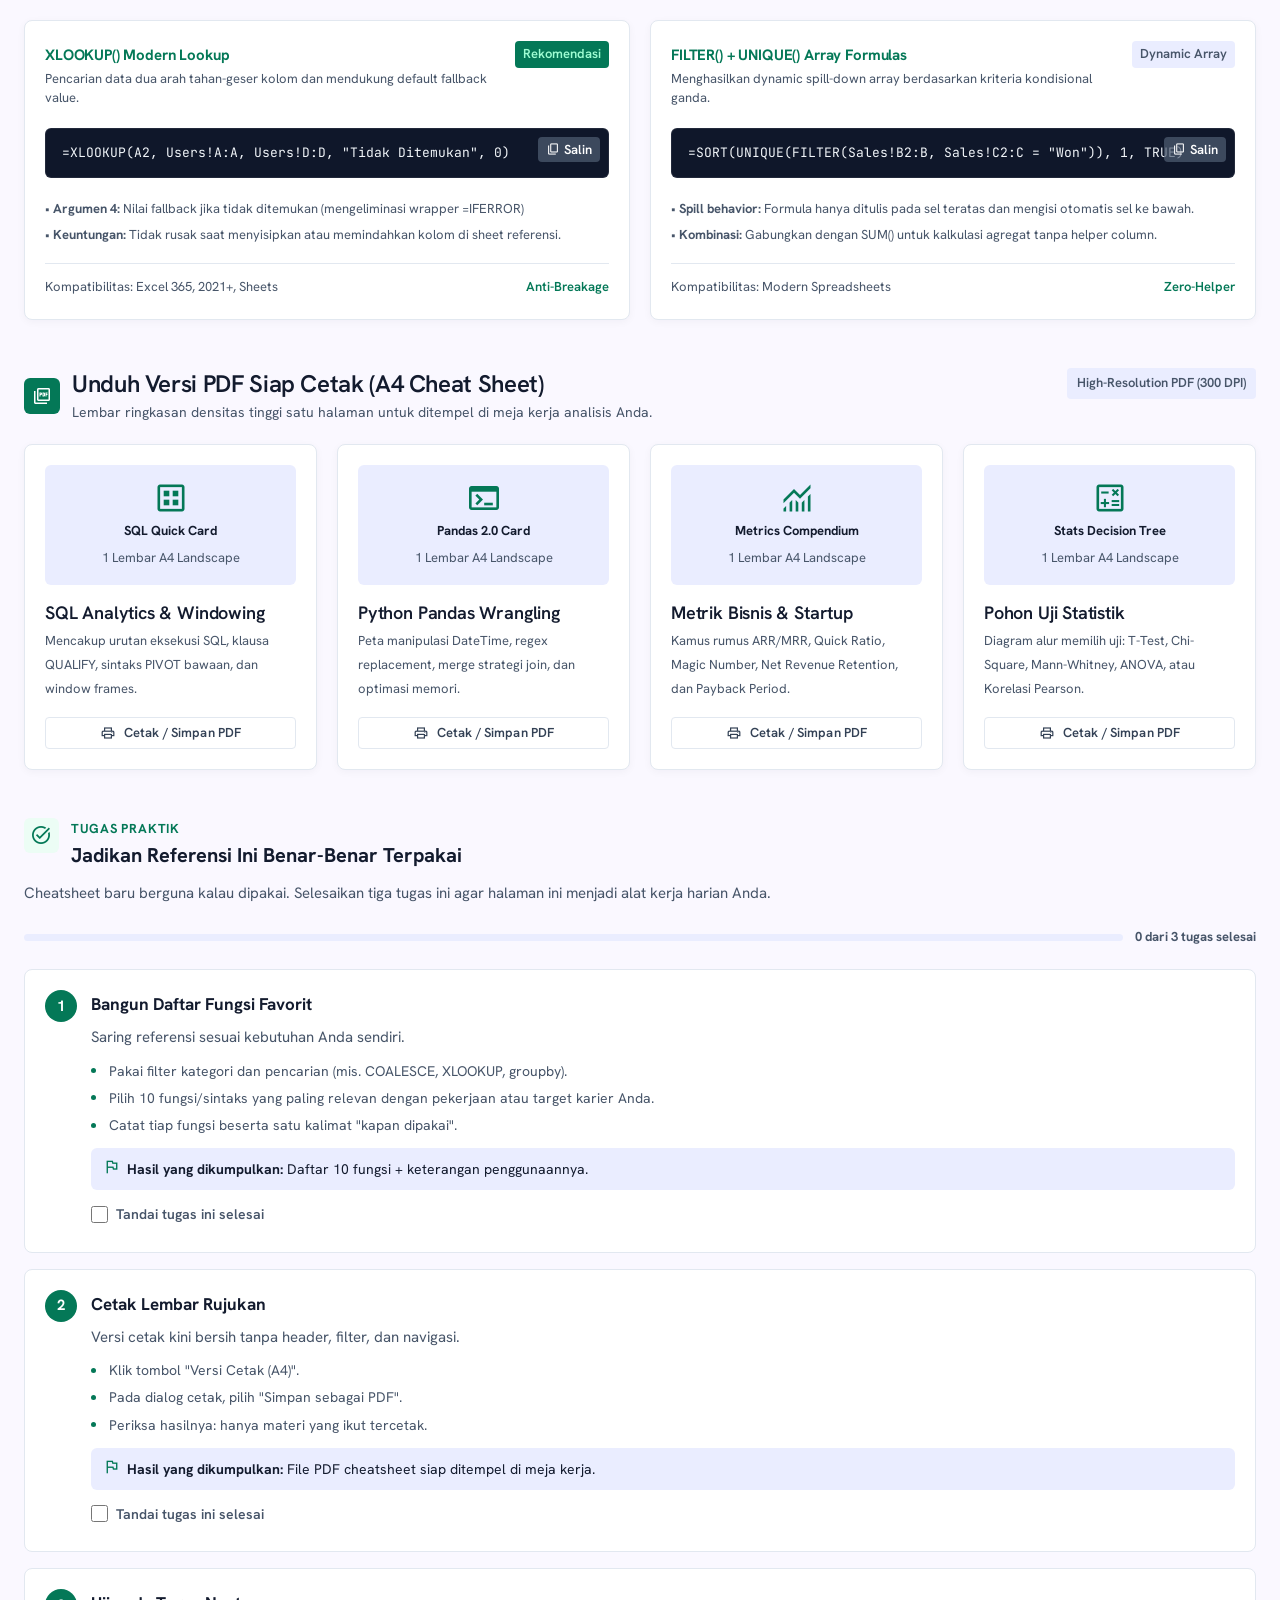
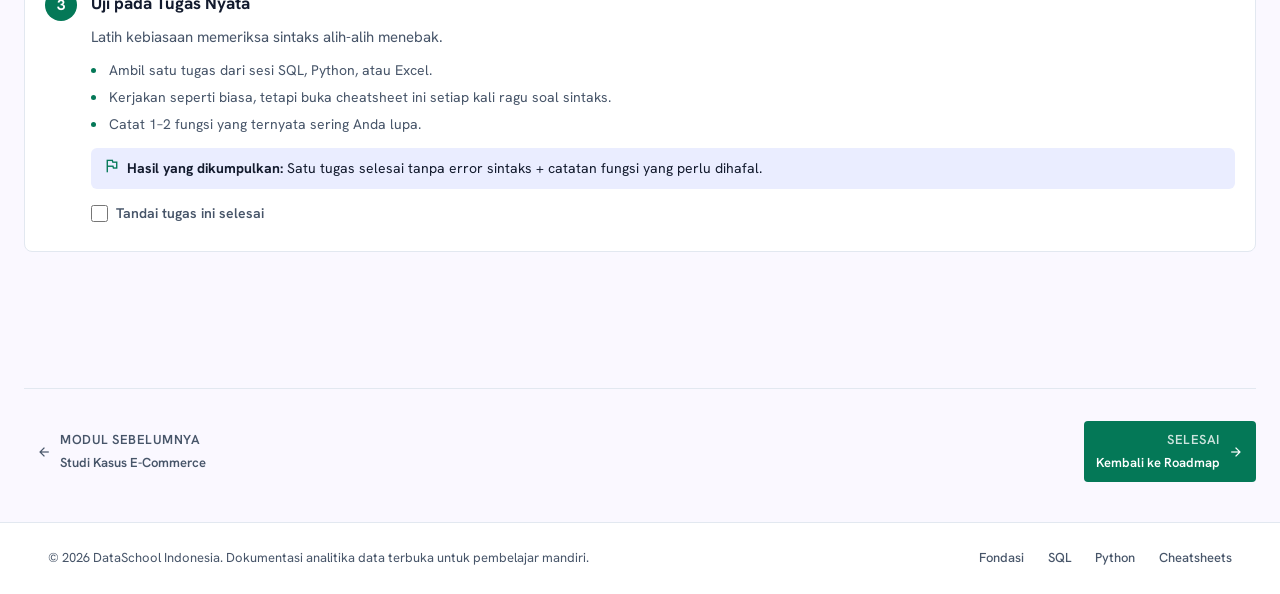
==== commit f70e935b: "feat: Build  website for education 85%" ====
--- a/website/cheatsheets.html
+++ b/website/cheatsheets.html
@@ -155,6 +155,48 @@
 
   <!-- ===== MAIN CHEATSHEET CONTENT ===== -->
   <main class="cheatsheet-container" id="cheatsheet-content">
+
+<!-- Gambaran Sesi -->
+    <section class="session-brief" id="gambaran-sesi">
+      <div class="session-brief__head">
+        <span class="material-symbols-outlined session-brief__icon">assignment</span>
+        <div>
+          <span class="session-brief__eyebrow">Gambaran Sesi</span>
+          <h2 class="session-brief__title">Referensi yang dipakai saat mengerjakan, bukan dibaca berurutan</h2>
+        </div>
+      </div>
+      <p class="session-brief__intro">Halaman ini tempat Anda kembali setiap kali lupa sintaks. Pakai kotak pencarian dan filter kategori, lalu tandai fungsi yang paling sering Anda pakai agar makin cepat ditemukan.</p>
+      <div class="session-brief__grid">
+        <div class="session-brief__item">
+          <span class="material-symbols-outlined">category</span>
+          <div>
+            <span class="session-brief__label">Fokus Materi</span>
+            <p>Lima kategori referensi: SQL, Pandas & Python, metrik bisnis, statistika inferensial, dan fungsi spreadsheet.</p>
+          </div>
+        </div>
+        <div class="session-brief__item">
+          <span class="material-symbols-outlined">flag</span>
+          <div>
+            <span class="session-brief__label">Hasil Akhir</span>
+            <p>Daftar 10 fungsi favorit pribadi + lembar rujukan siap cetak A4.</p>
+          </div>
+        </div>
+        <div class="session-brief__item">
+          <span class="material-symbols-outlined">fact_check</span>
+          <div>
+            <span class="session-brief__label">Prasyarat</span>
+            <p>Tidak ada. Cocok dibuka berdampingan dengan sesi SQL, Python, atau Excel.</p>
+          </div>
+        </div>
+        <div class="session-brief__item">
+          <span class="material-symbols-outlined">schedule</span>
+          <div>
+            <span class="session-brief__label">Estimasi Waktu</span>
+            <p>±15 menit eksplorasi, lalu dipakai berulang saat latihan.</p>
+          </div>
+        </div>
+      </div>
+    </section>
     
     <!-- 1. SQL ANALYTICS -->
     <section class="category-section" id="sql" data-category="sql">
@@ -762,7 +804,83 @@
       <button class="btn btn--primary btn--sm" onclick="resetFilters()">Reset Pencarian</button>
     </div>
 
-    <!-- NAVIGASI -->
+    <!-- Tugas Praktik -->
+    <section class="task-section" id="tugas-praktik">
+      <div class="session-brief__head">
+        <span class="material-symbols-outlined session-brief__icon">task_alt</span>
+        <div>
+          <span class="session-brief__eyebrow">Tugas Praktik</span>
+          <h2 class="session-brief__title">Jadikan Referensi Ini Benar-Benar Terpakai</h2>
+        </div>
+      </div>
+      <p class="session-brief__intro">Cheatsheet baru berguna kalau dipakai. Selesaikan tiga tugas ini agar halaman ini menjadi alat kerja harian Anda.</p>
+      <div class="task-progress">
+        <span class="task-progress__track"><span class="task-progress__bar" id="task-progress-bar"></span></span>
+        <span class="task-progress__text" id="task-progress-text">0 dari 3 tugas selesai</span>
+      </div>
+      <ol class="task-list">
+      <li class="task-card">
+        <span class="task-card__num">1</span>
+        <div class="task-card__body">
+          <h3 class="task-card__title">Bangun Daftar Fungsi Favorit</h3>
+          <p class="task-card__desc">Saring referensi sesuai kebutuhan Anda sendiri.</p>
+          <ul class="task-card__steps">
+            <li>Pakai filter kategori dan pencarian (mis. COALESCE, XLOOKUP, groupby).</li>
+            <li>Pilih 10 fungsi/sintaks yang paling relevan dengan pekerjaan atau target karier Anda.</li>
+            <li>Catat tiap fungsi beserta satu kalimat "kapan dipakai".</li>
+          </ul>
+          <div class="task-card__result">
+            <span class="material-symbols-outlined">flag</span>
+            <span><strong>Hasil yang dikumpulkan:</strong> Daftar 10 fungsi + keterangan penggunaannya.</span>
+          </div>
+          <label class="task-check">
+            <input type="checkbox" data-task="cheatsheets-1">
+            <span>Tandai tugas ini selesai</span>
+          </label>
+        </div>
+      </li>
+      <li class="task-card">
+        <span class="task-card__num">2</span>
+        <div class="task-card__body">
+          <h3 class="task-card__title">Cetak Lembar Rujukan</h3>
+          <p class="task-card__desc">Versi cetak kini bersih tanpa header, filter, dan navigasi.</p>
+          <ul class="task-card__steps">
+            <li>Klik tombol "Versi Cetak (A4)".</li>
+            <li>Pada dialog cetak, pilih "Simpan sebagai PDF".</li>
+            <li>Periksa hasilnya: hanya materi yang ikut tercetak.</li>
+          </ul>
+          <div class="task-card__result">
+            <span class="material-symbols-outlined">flag</span>
+            <span><strong>Hasil yang dikumpulkan:</strong> File PDF cheatsheet siap ditempel di meja kerja.</span>
+          </div>
+          <label class="task-check">
+            <input type="checkbox" data-task="cheatsheets-2">
+            <span>Tandai tugas ini selesai</span>
+          </label>
+        </div>
+      </li>
+      <li class="task-card">
+        <span class="task-card__num">3</span>
+        <div class="task-card__body">
+          <h3 class="task-card__title">Uji pada Tugas Nyata</h3>
+          <p class="task-card__desc">Latih kebiasaan memeriksa sintaks alih-alih menebak.</p>
+          <ul class="task-card__steps">
+            <li>Ambil satu tugas dari sesi SQL, Python, atau Excel.</li>
+            <li>Kerjakan seperti biasa, tetapi buka cheatsheet ini setiap kali ragu soal sintaks.</li>
+            <li>Catat 1–2 fungsi yang ternyata sering Anda lupa.</li>
+          </ul>
+          <div class="task-card__result">
+            <span class="material-symbols-outlined">flag</span>
+            <span><strong>Hasil yang dikumpulkan:</strong> Satu tugas selesai tanpa error sintaks + catatan fungsi yang perlu dihafal.</span>
+          </div>
+          <label class="task-check">
+            <input type="checkbox" data-task="cheatsheets-3">
+            <span>Tandai tugas ini selesai</span>
+          </label>
+        </div>
+      </li>
+      </ol>
+    </section><!-- NAVIGASI -->
     <nav class="nav-prev-next">
       <a href="ecommerce-case-study.html" class="nav-prev-next__link">
         <span class="material-symbols-outlined" style="font-size:16px">arrow_back</span>
--- a/website/styles.css
+++ b/website/styles.css
@@ -1268,17 +1268,18 @@
 }
 
 .tool-card {
-  padding: 1.5rem;
-  background: var(--surface-container-lowest);
-  border: 1px solid var(--border-default);
-  border-radius: var(--radius-md);
-  transition: all var(--transition-fast);
+  padding: 1.5rem 0 0;
+  background: transparent;
+  border: none;
+  border-top: 2px solid var(--border-default);
+  border-radius: 0;
+  transition: border-color var(--transition-fast);
 }
 
 .tool-card:hover {
   border-color: var(--primary);
-  box-shadow: var(--shadow-md);
-  transform: translateY(-2px);
+  box-shadow: none;
+  transform: none;
 }
 
 .tool-card__icon {
@@ -1591,11 +1592,11 @@
    CALLOUT CARDS
    ================================================================ */
 .callout {
-  border: 1px solid var(--border-default);
-  border-radius: var(--radius-md);
-  padding: 1rem;
+  border: none;
+  border-left: 4px solid var(--primary);
+  border-radius: 0;
+  padding: 1rem 1.25rem;
   margin: 1.5rem 0;
-  border-left-width: 4px;
 }
 
 .callout--tip {
@@ -2692,10 +2693,10 @@
 }
 
 .content-article {
-  background: var(--surface-container-lowest);
-  border: 1px solid var(--border-default);
-  border-radius: var(--radius-lg);
-  padding: 1.5rem;
+  background: transparent;
+  border: none;
+  border-radius: 0;
+  padding: 0;
   scroll-margin-top: 88px;
 }
 
@@ -2762,18 +2763,19 @@
 
 /* Kartu info di dalam artikel */
 .info-card {
-  background: var(--canvas-sunken);
-  border: 1px solid var(--border-default);
-  border-radius: var(--radius-md);
-  padding: 1rem 1.25rem;
+  background: transparent;
+  border: none;
+  border-left: 3px solid var(--primary);
+  border-radius: 0;
+  padding: 0.125rem 0 0.125rem 1.125rem;
 }
 
 .info-card--primary {
-  border-left: 4px solid var(--primary);
+  border-left-color: var(--primary);
 }
 
 .info-card--secondary {
-  border-left: 4px solid var(--secondary);
+  border-left-color: var(--secondary);
 }
 
 .info-card h4 {
@@ -2815,13 +2817,14 @@
 .content-divider {
   display: flex;
   flex-direction: column;
-  align-items: center;
-  gap: 0.25rem;
-  text-align: center;
-  padding: 1.25rem 1.5rem;
-  background: var(--surface-container-low);
-  border: 1px solid var(--border-default);
-  border-radius: var(--radius-lg);
+  align-items: flex-start;
+  gap: 0.15rem;
+  text-align: left;
+  padding: 0 0 1rem;
+  background: transparent;
+  border: none;
+  border-bottom: 1px solid var(--border-default);
+  border-radius: 0;
   scroll-margin-top: 88px;
 }
 
@@ -2988,6 +2991,248 @@
 @keyframes spin {
   from { transform: rotate(0deg); }
   to { transform: rotate(360deg); }
+}
+
+/* ================================================================
+   GAMBARAN SESI & TUGAS PRAKTIK
+   ================================================================ */
+.session-brief {
+  border: none;
+  border-left: 3px solid var(--primary);
+  border-radius: 0;
+  background: transparent;
+  padding: 0 0 0 1.5rem;
+  margin-bottom: 2.5rem;
+}
+
+.session-brief__head {
+  display: flex;
+  align-items: flex-start;
+  gap: 0.75rem;
+  margin-bottom: 0.75rem;
+}
+
+.session-brief__icon {
+  font-size: 22px;
+  color: var(--primary);
+  background: var(--primary-light);
+  border-radius: var(--radius-md);
+  padding: 0.4rem;
+}
+
+.session-brief__eyebrow {
+  display: block;
+  font-size: 0.8125rem;
+  font-weight: 700;
+  letter-spacing: 0.06em;
+  text-transform: uppercase;
+  color: var(--primary);
+}
+
+.session-brief__title {
+  font-size: 1.25rem;
+  font-weight: 700;
+  line-height: 1.4;
+  color: var(--on-surface);
+}
+
+.session-brief__intro {
+  font-size: 0.9375rem;
+  line-height: 1.7;
+  color: var(--text-secondary);
+  margin-bottom: 1.25rem;
+}
+
+.session-brief__grid {
+  display: grid;
+  grid-template-columns: repeat(auto-fit, minmax(220px, 1fr));
+  gap: 0.75rem;
+}
+
+.session-brief__item {
+  display: flex;
+  gap: 0.5rem;
+  padding: 0.35rem 0;
+  background: transparent;
+  border: none;
+  border-radius: 0;
+}
+
+.session-brief__item .material-symbols-outlined {
+  font-size: 20px;
+  color: var(--primary);
+}
+
+.session-brief__label {
+  display: block;
+  font-size: 0.8125rem;
+  font-weight: 700;
+  letter-spacing: 0.04em;
+  text-transform: uppercase;
+  color: var(--text-secondary);
+  margin-bottom: 0.15rem;
+}
+
+.session-brief__item p {
+  font-size: 0.875rem;
+  line-height: 1.6;
+  color: var(--on-surface);
+}
+
+.task-section {
+  margin-bottom: 2.5rem;
+}
+
+.task-progress {
+  display: flex;
+  align-items: center;
+  gap: 0.75rem;
+  margin-bottom: 1.25rem;
+}
+
+.task-progress__track {
+  flex: 1;
+  height: 0.4rem;
+  background: var(--surface-container);
+  border-radius: var(--radius-full);
+  overflow: hidden;
+}
+
+.task-progress__bar {
+  display: block;
+  height: 100%;
+  width: 0;
+  background: var(--primary);
+  transition: width var(--transition-normal);
+}
+
+.task-progress__text {
+  font-size: 0.8125rem;
+  font-weight: 700;
+  color: var(--text-secondary);
+  white-space: nowrap;
+}
+
+.task-list {
+  list-style: none;
+  display: flex;
+  flex-direction: column;
+  gap: 1rem;
+}
+
+.task-card {
+  display: flex;
+  gap: 0.875rem;
+  padding: 1.25rem;
+  border: 1px solid var(--border-default);
+  border-radius: var(--radius-lg);
+  background: var(--surface-container-lowest);
+  transition: border-color var(--transition-fast), background var(--transition-fast);
+}
+
+.task-card.is-done {
+  background: var(--primary-light);
+  border-color: var(--primary);
+}
+
+.task-card__num {
+  flex: 0 0 auto;
+  width: 2rem;
+  height: 2rem;
+  display: inline-flex;
+  align-items: center;
+  justify-content: center;
+  border-radius: var(--radius-full);
+  background: var(--primary);
+  color: var(--on-primary);
+  font-weight: 700;
+  font-size: 0.9375rem;
+}
+
+.task-card__body {
+  min-width: 0;
+  flex: 1;
+}
+
+.task-card__title {
+  font-size: 1.0625rem;
+  font-weight: 700;
+  color: var(--on-surface);
+  margin-bottom: 0.35rem;
+}
+
+.task-card__desc {
+  font-size: 0.9375rem;
+  line-height: 1.65;
+  color: var(--text-secondary);
+  margin-bottom: 0.6rem;
+}
+
+.task-card__steps {
+  list-style: none;
+  display: flex;
+  flex-direction: column;
+  gap: 0.3rem;
+  margin-bottom: 0.75rem;
+}
+
+.task-card__steps li {
+  position: relative;
+  padding-left: 1.1rem;
+  font-size: 0.875rem;
+  line-height: 1.6;
+  color: var(--text-secondary);
+}
+
+.task-card__steps li::before {
+  content: "";
+  position: absolute;
+  left: 0;
+  top: 0.62em;
+  width: 5px;
+  height: 5px;
+  border-radius: 50%;
+  background: var(--primary);
+}
+
+.task-card__result {
+  display: flex;
+  gap: 0.4rem;
+  align-items: flex-start;
+  font-size: 0.875rem;
+  line-height: 1.6;
+  background: var(--surface-container);
+  border-radius: var(--radius-md);
+  padding: 0.6rem 0.75rem;
+  margin-bottom: 0.75rem;
+  color: var(--on-surface);
+}
+
+.task-card__result .material-symbols-outlined {
+  font-size: 18px;
+  color: var(--primary);
+}
+
+.task-check {
+  display: inline-flex;
+  align-items: center;
+  gap: 0.5rem;
+  font-size: 0.875rem;
+  font-weight: 600;
+  color: var(--text-secondary);
+  cursor: pointer;
+  user-select: none;
+}
+
+.task-check input {
+  width: 1.05rem;
+  height: 1.05rem;
+  accent-color: var(--primary);
+  cursor: pointer;
+}
+
+.task-card.is-done .task-check {
+  color: var(--primary);
 }
 
 /* ================================================================
